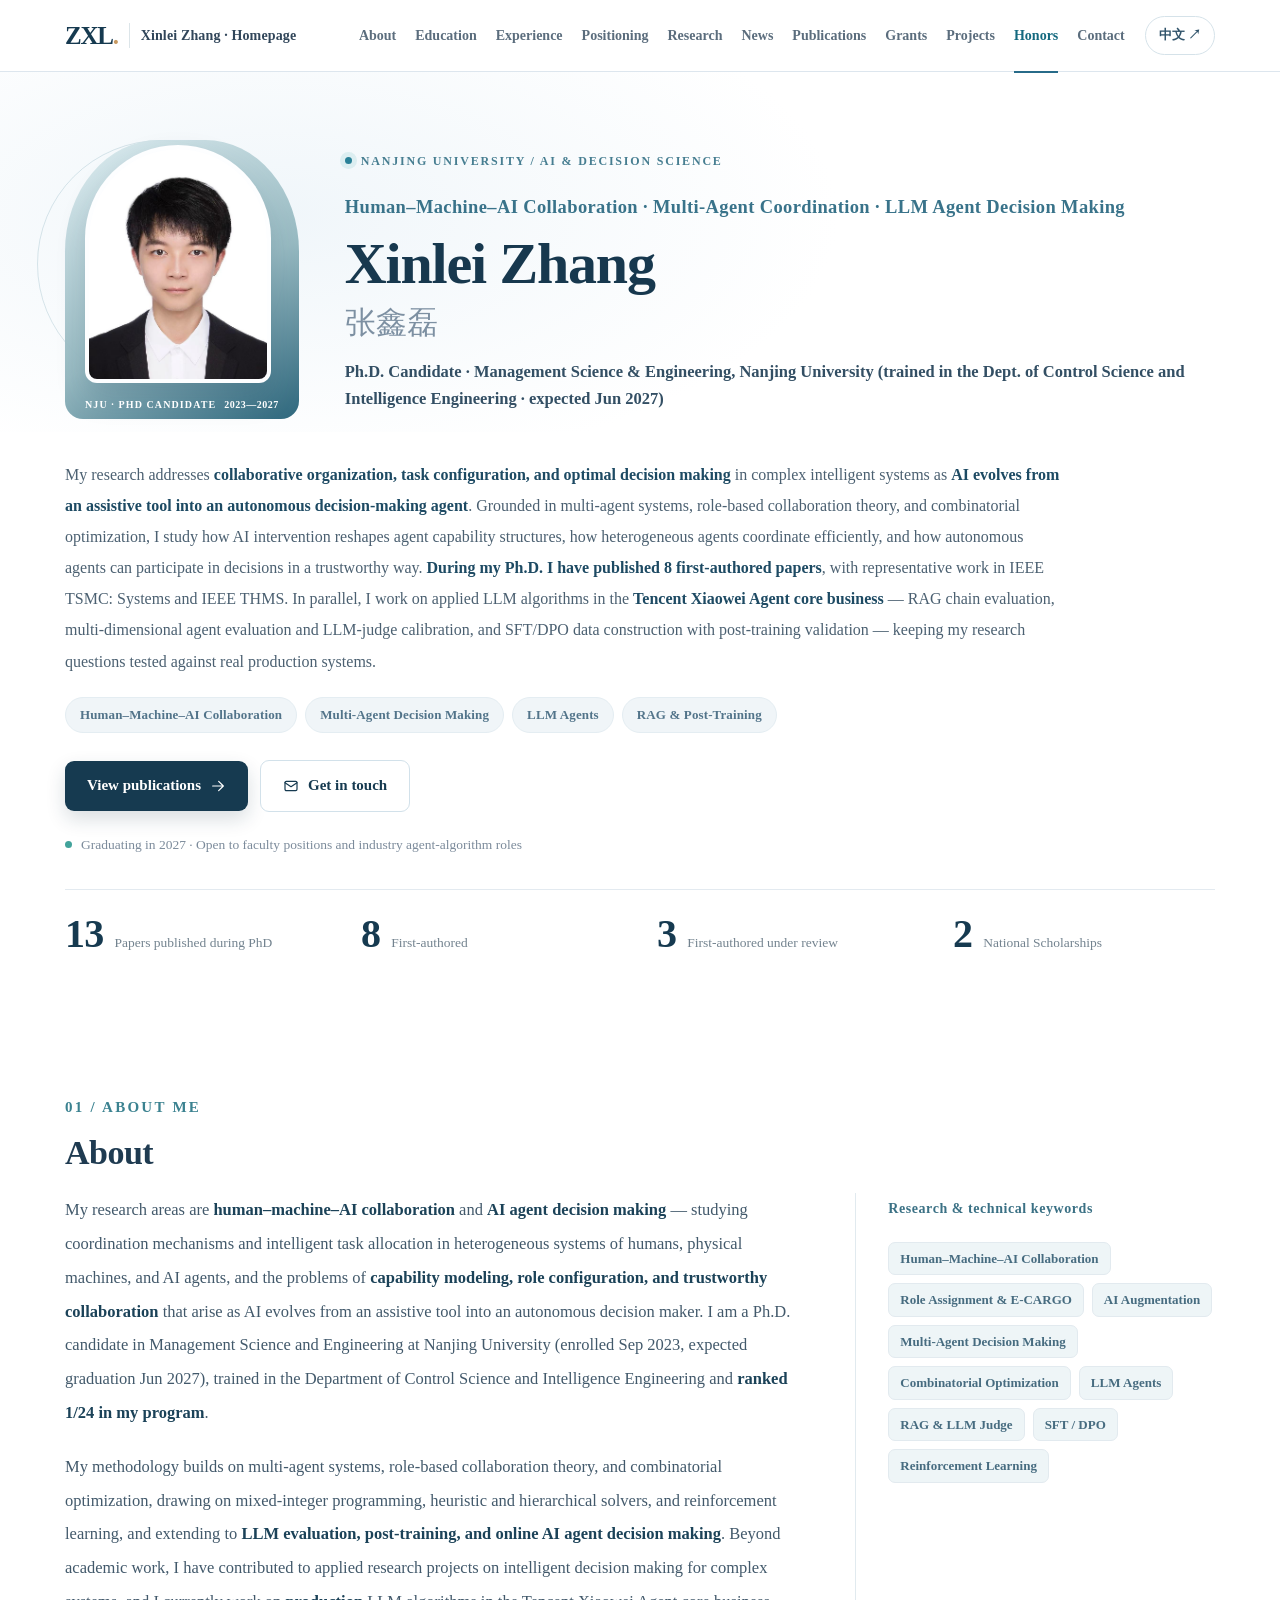
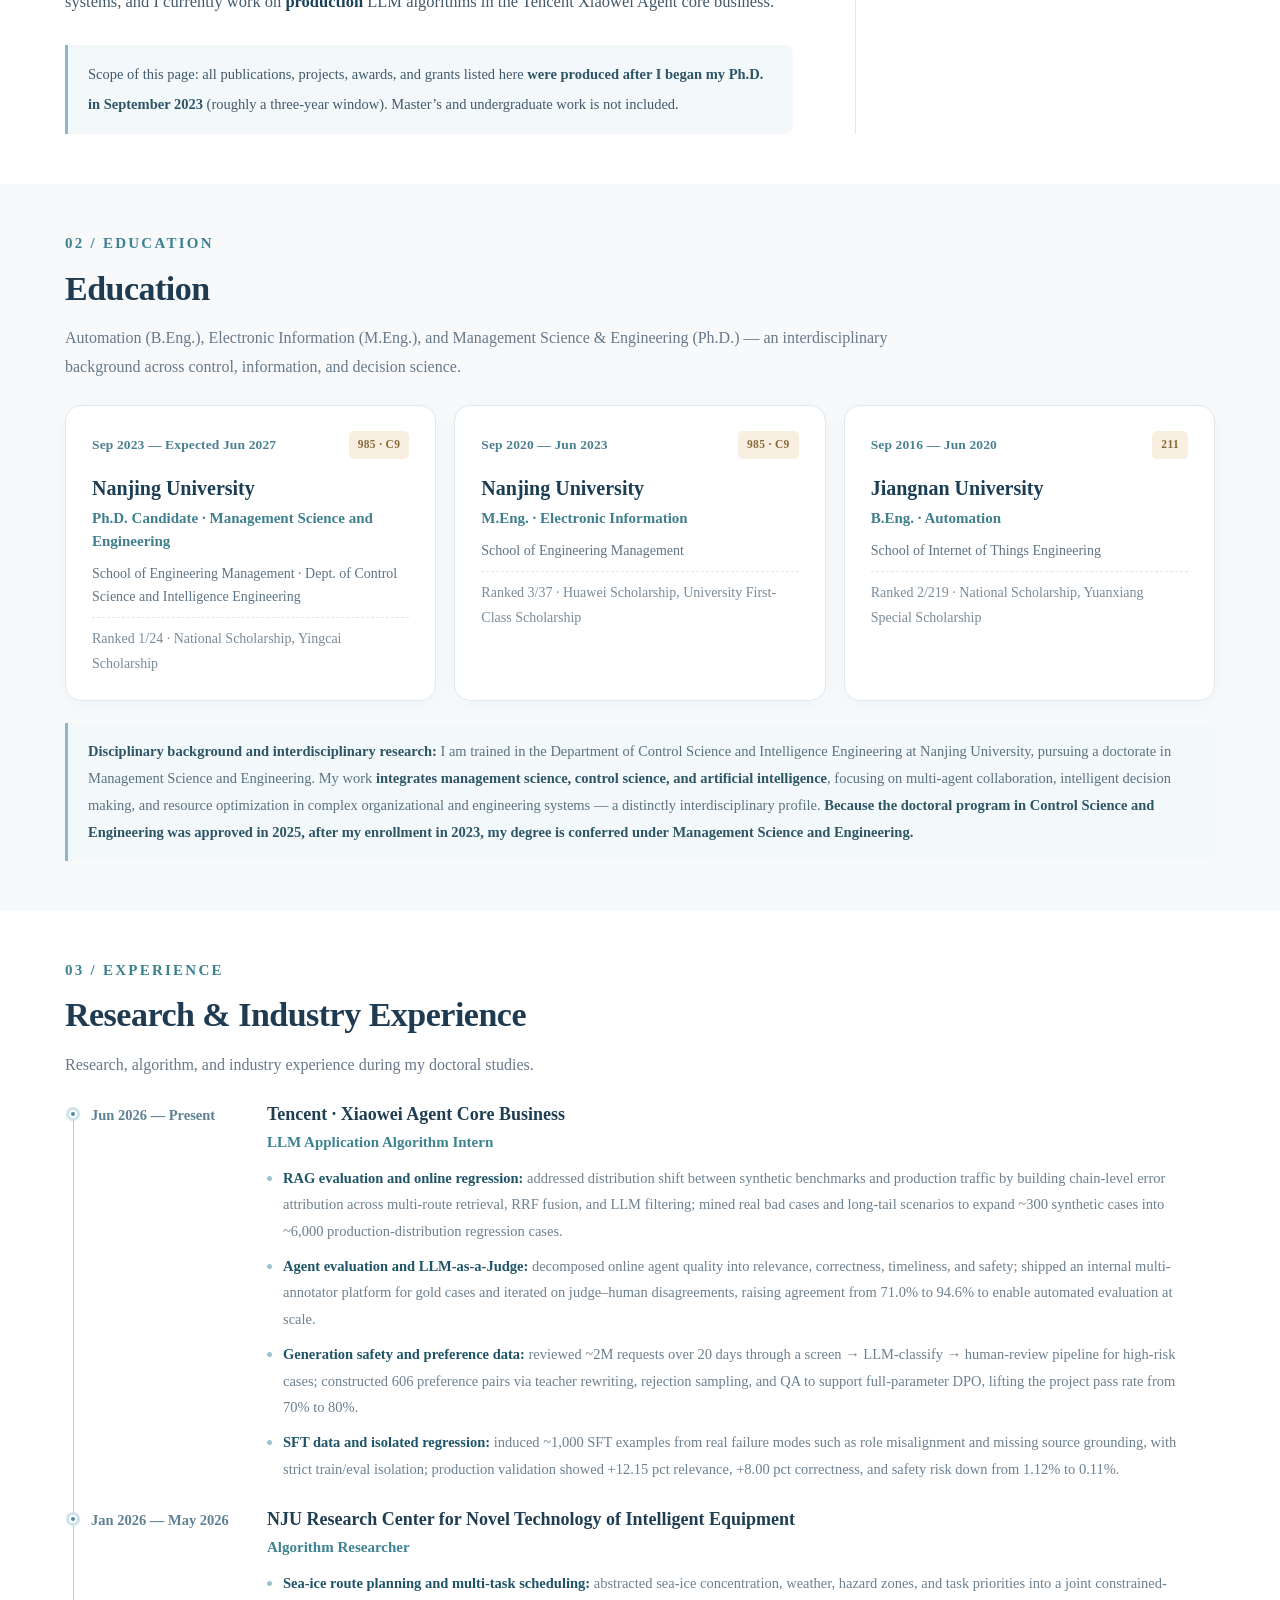
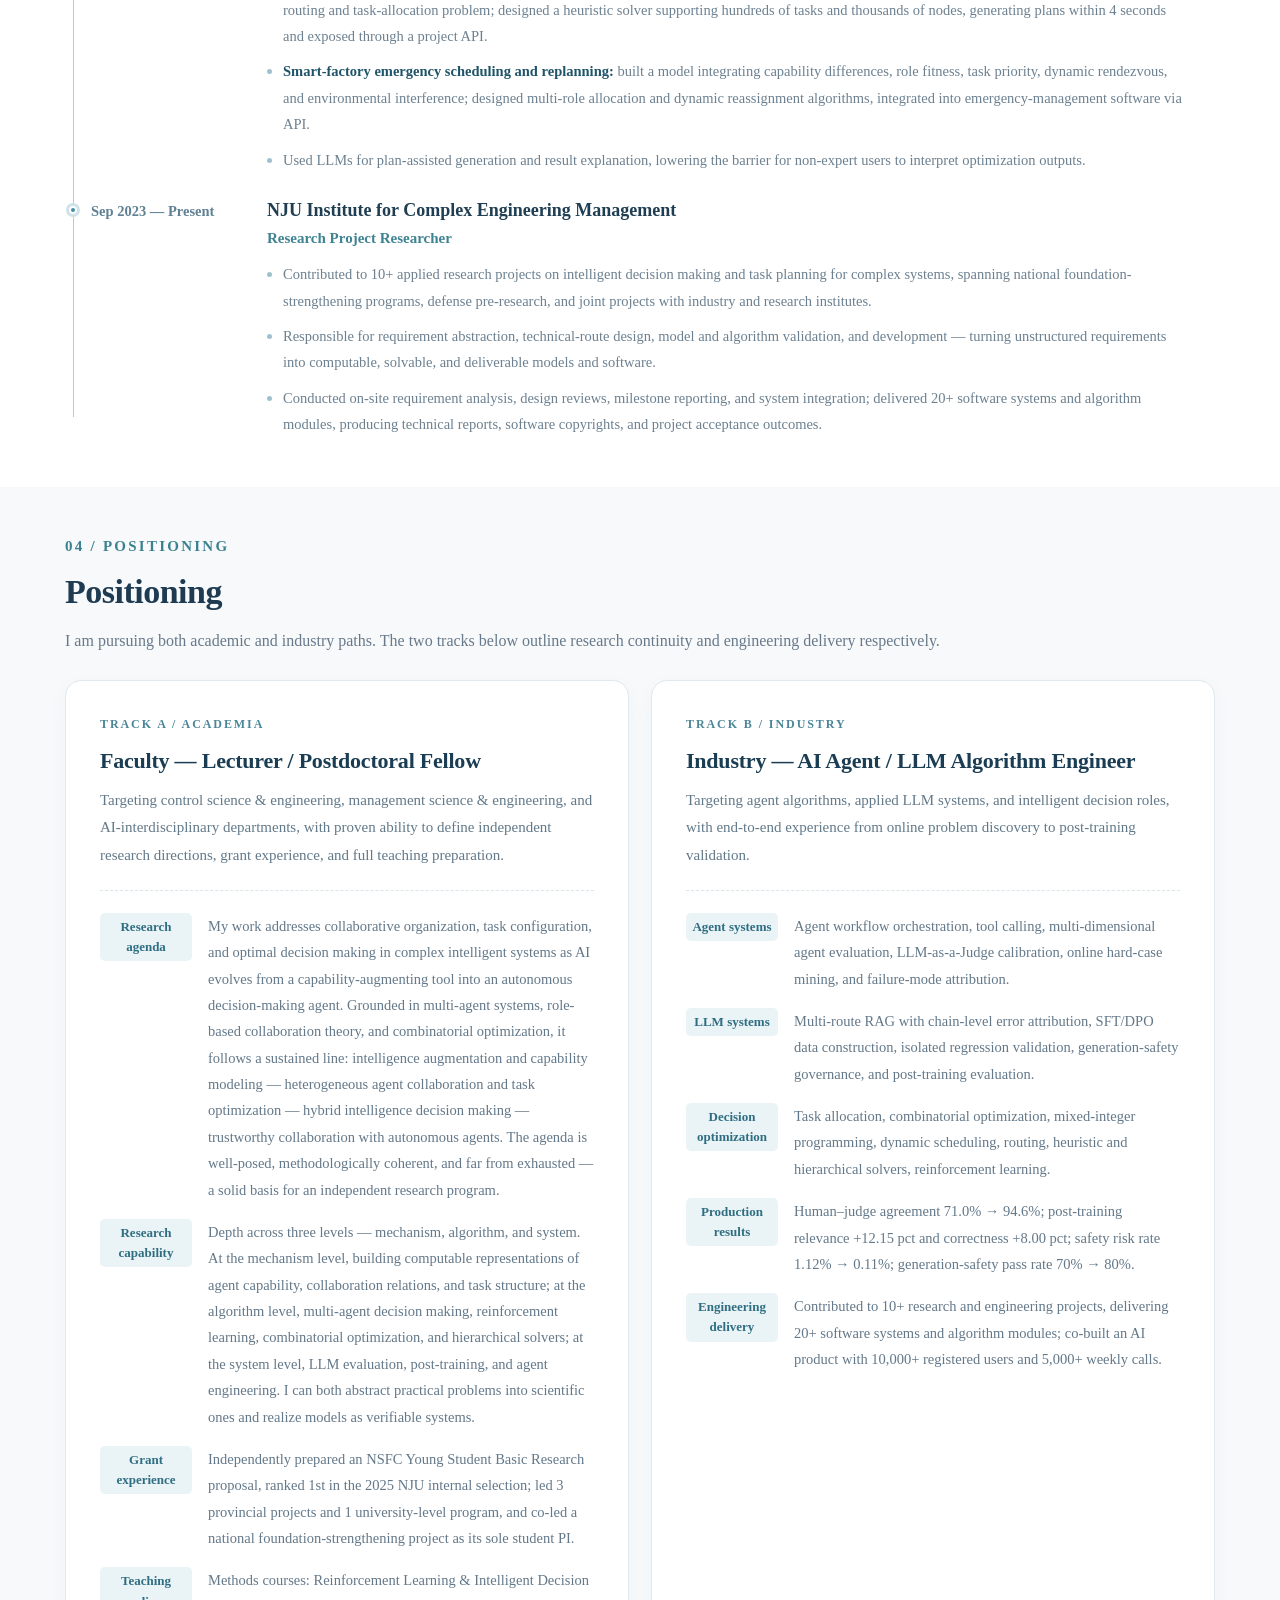
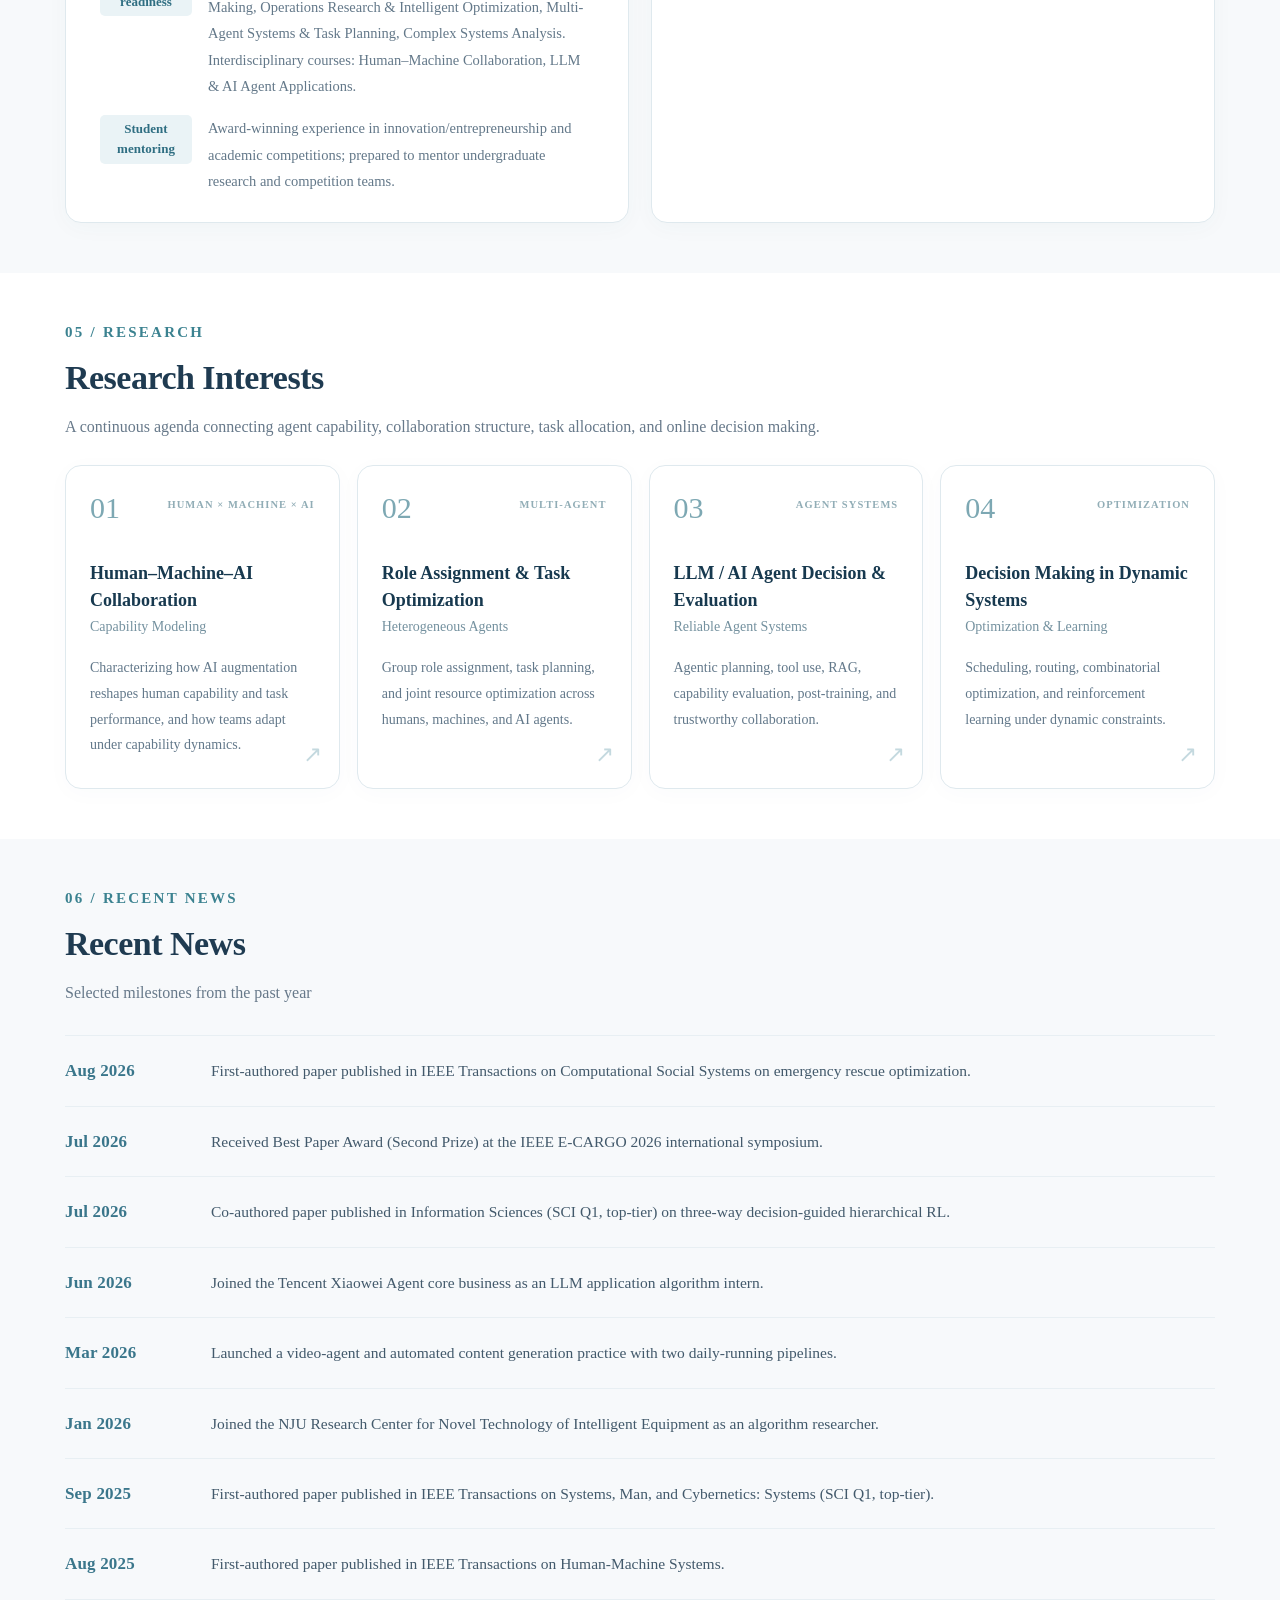
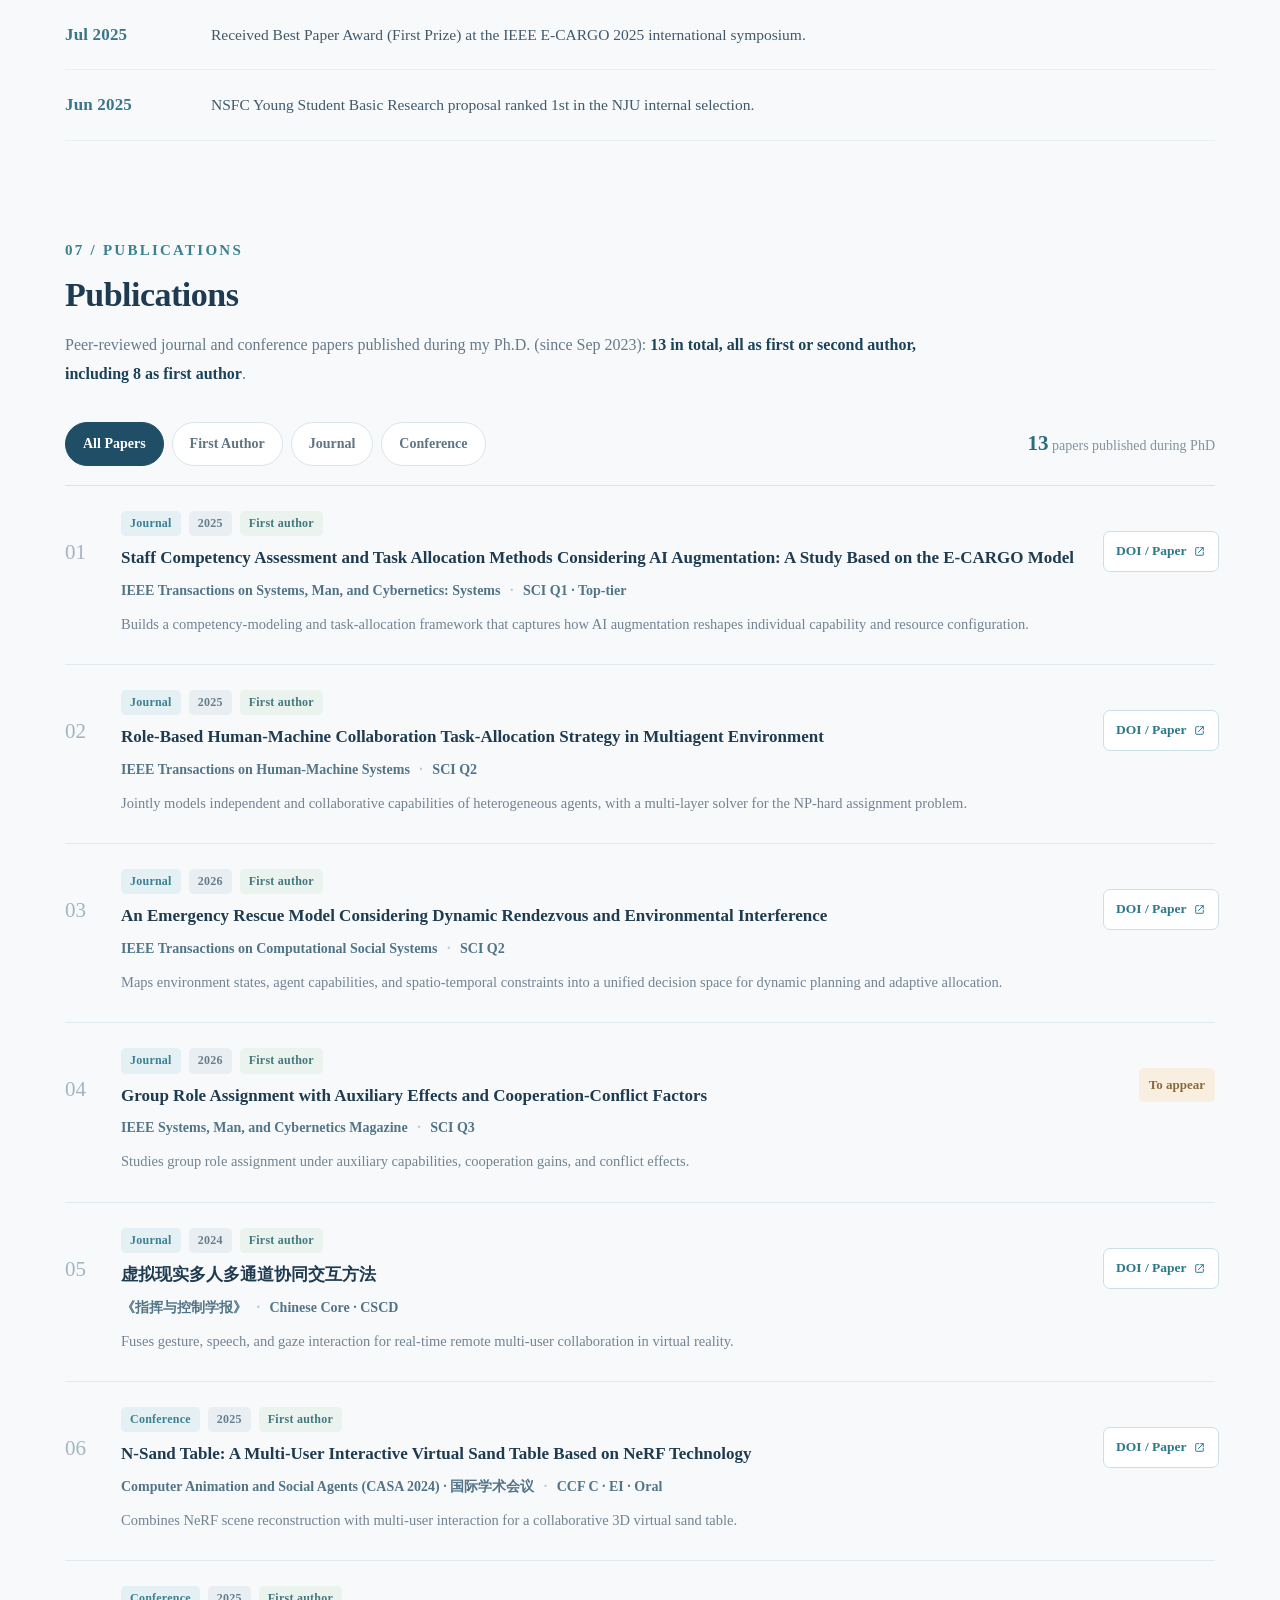
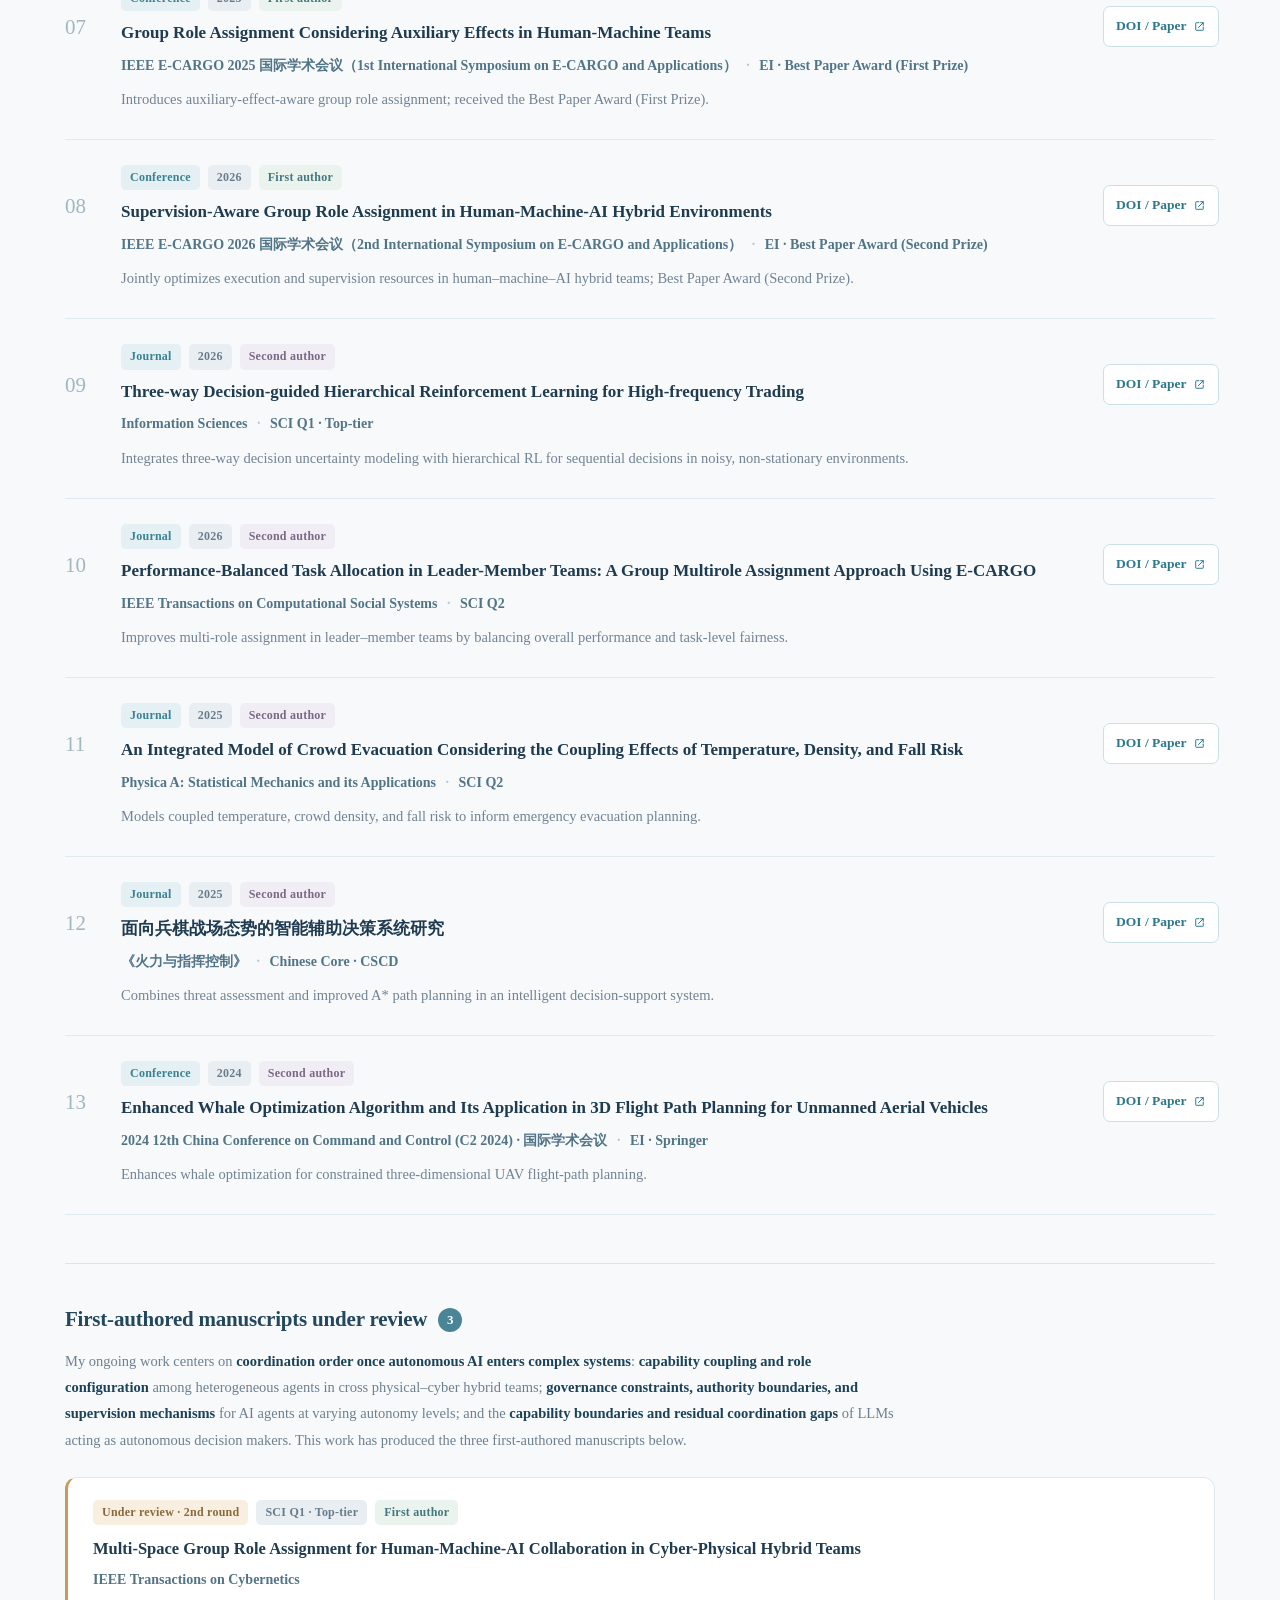
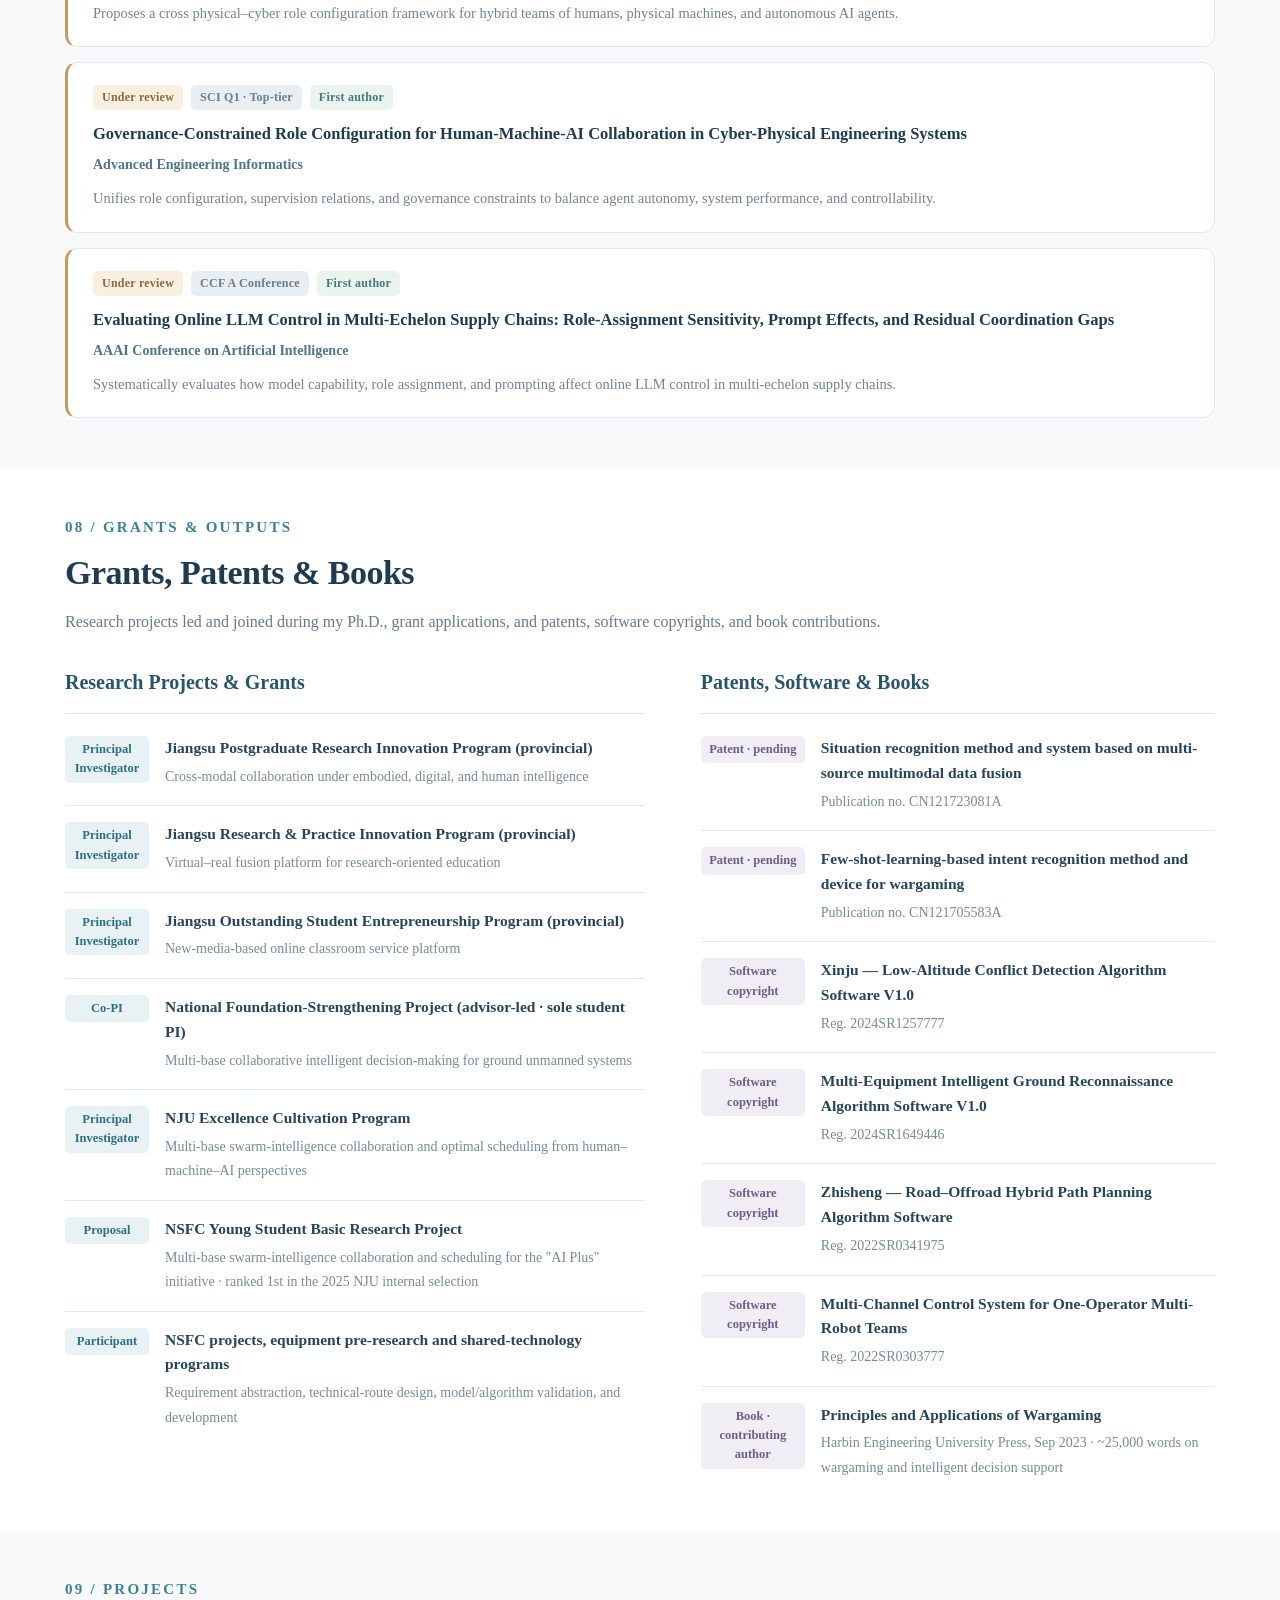
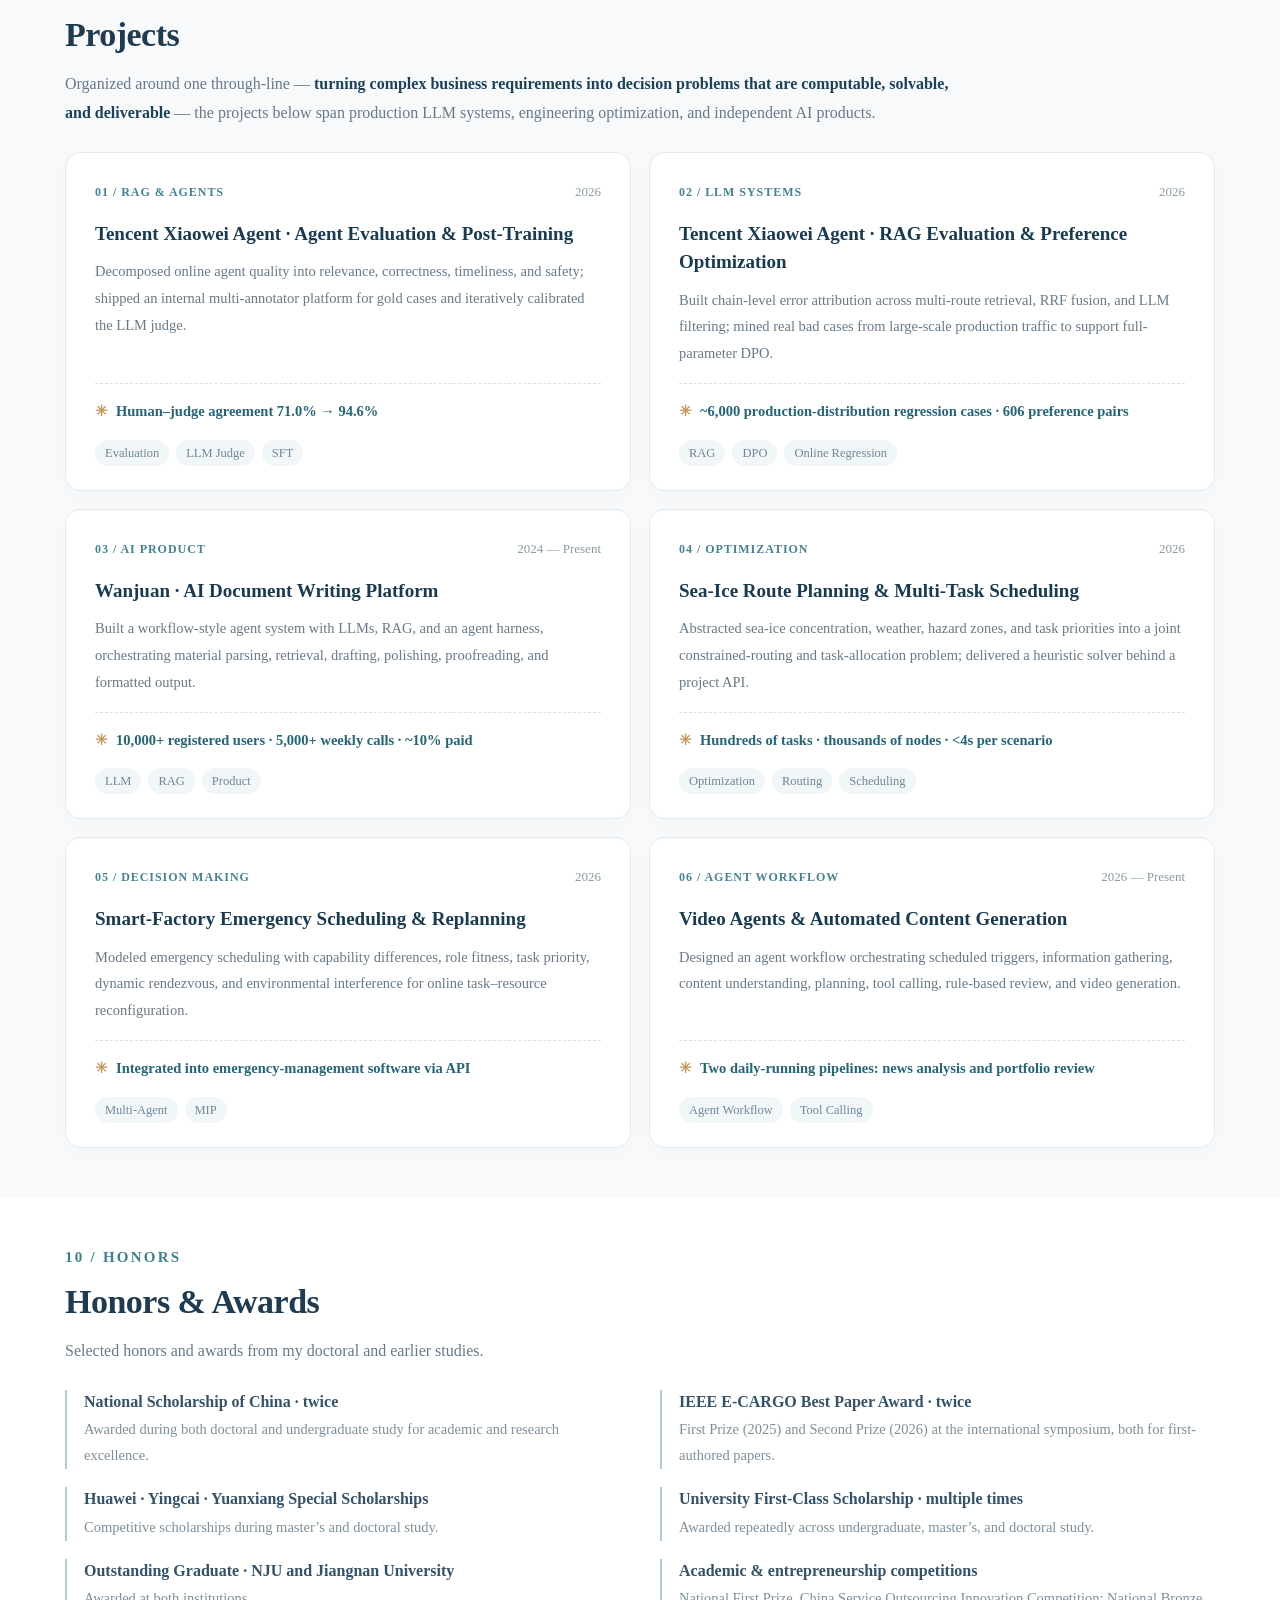
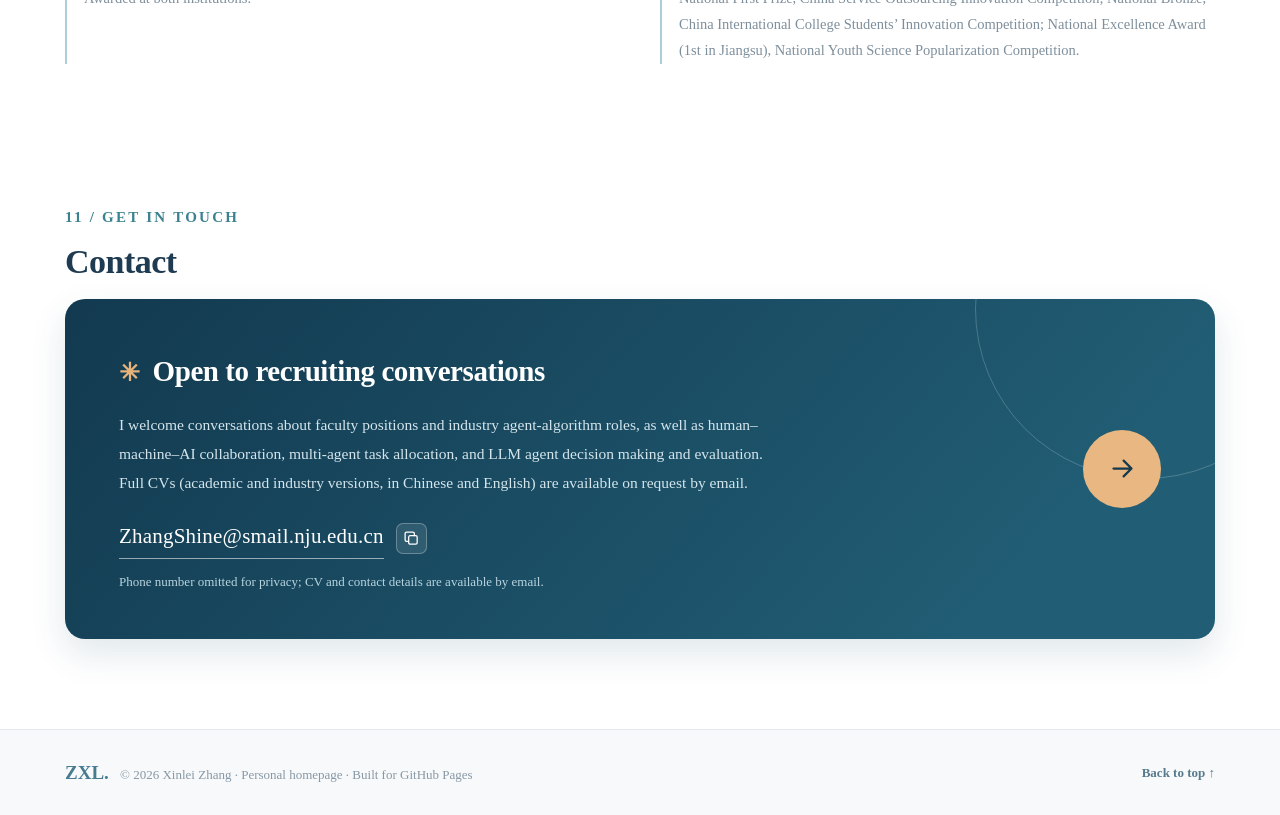
==== en.html @ 76f6b7c1 "个人主页首次发布" ====
<!doctype html>
<html lang="en">
<head>
<meta charset="UTF-8">
<meta name="viewport" content="width=device-width, initial-scale=1">
<meta name="description" content="My research addresses collaborative organization, task configuration, and optimal decision making in complex intelligent systems as AI evolves from an assistive tool into an autonomous decision-making agent. Grounded in multi-agent systems, role-based collaboration theory, and combinatorial optimization, I study how AI intervention reshapes agent capability structures, how heterogeneous agents coordinate efficiently, and how autonomous agents can participate in decisions in a trustworthy way. During my Ph.D. I have published 8 first-authored papers, with representative work in IEEE TSMC: Systems and IEEE THMS. In parallel, I work on applied LLM algorithms in the Tencent Xiaowei Agent core business — RAG chain evaluation, multi-dimensional agent evaluation and LLM-judge calibration, and SFT/DPO data construction with post-training validation — keeping my research questions tested against real production systems.">
<meta name="theme-color" content="#f6f8fb">
<meta property="og:type" content="profile">
<meta property="og:title" content="Xinlei Zhang · Personal Homepage">
<meta property="og:description" content="My research addresses collaborative organization, task configuration, and optimal decision making in complex intelligent systems as AI evolves from an assistive tool into an autonomous decision-making agent. Grounded in multi-agent systems, role-based collaboration theory, and combinatorial optimization, I study how AI intervention reshapes agent capability structures, how heterogeneous agents coordinate efficiently, and how autonomous agents can participate in decisions in a trustworthy way. During my Ph.D. I have published 8 first-authored papers, with representative work in IEEE TSMC: Systems and IEEE THMS. In parallel, I work on applied LLM algorithms in the Tencent Xiaowei Agent core business — RAG chain evaluation, multi-dimensional agent evaluation and LLM-judge calibration, and SFT/DPO data construction with post-training validation — keeping my research questions tested against real production systems.">
<meta property="og:image" content="assets/portrait.jpg">
<title>Xinlei Zhang · Personal Homepage</title>
<link rel="icon" type="image/svg+xml" href="assets/favicon.svg">
<link rel="stylesheet" href="style.css">
</head>
<body>
<a href="#main" class="skip-link">Skip to main content</a>
<div class="reading-progress" id="progress" aria-hidden="true"></div>
<header class="site-header" id="top"><div class="header-inner container">
  <a href="#top" class="brand" aria-label="Xinlei Zhang home"><span class="brand-mark">ZXL<span class="brand-point">.</span></span><span class="brand-label">Xinlei Zhang · Homepage</span></a>
  <nav class="site-nav" aria-label="Primary navigation"><a class="nav-link" href="#about">About</a><a class="nav-link" href="#education">Education</a><a class="nav-link" href="#experience">Experience</a><a class="nav-link" href="#positioning">Positioning</a><a class="nav-link" href="#research">Research</a><a class="nav-link" href="#news">News</a><a class="nav-link" href="#publications">Publications</a><a class="nav-link" href="#grants">Grants</a><a class="nav-link" href="#projects">Projects</a><a class="nav-link" href="#honors">Honors</a><a class="nav-link" href="#contact">Contact</a></nav>
  <div class="header-actions"><a class="lang-toggle" href="index.html" aria-label="Switch language">中文<span aria-hidden="true"> ↗</span></a><button type="button" class="mobile-toggle" aria-controls="mobile-nav" aria-expanded="false" aria-label="Menu"><span></span><span></span><span></span></button></div>
</div><nav class="mobile-nav" id="mobile-nav" aria-label="Mobile navigation"><a class="nav-link" href="#about">About</a><a class="nav-link" href="#education">Education</a><a class="nav-link" href="#experience">Experience</a><a class="nav-link" href="#positioning">Positioning</a><a class="nav-link" href="#research">Research</a><a class="nav-link" href="#news">News</a><a class="nav-link" href="#publications">Publications</a><a class="nav-link" href="#grants">Grants</a><a class="nav-link" href="#projects">Projects</a><a class="nav-link" href="#honors">Honors</a><a class="nav-link" href="#contact">Contact</a></nav></header>
<main id="main">
<section class="hero-section container" aria-labelledby="hero-title">
<div class="hero-head">
<div class="hero-visual"><div class="portrait-stage"><div class="portrait-frame"><img src="assets/portrait.jpg" alt="Portrait of Xinlei Zhang" width="750" height="1050" fetchpriority="high"></div><div class="portrait-bottom"><span class="portrait-mini">NJU · PHD CANDIDATE</span><span>2023—2027</span></div></div></div>
<div class="hero-identity">
<div class="eyebrow"><span class="eyebrow-dot"></span> NANJING UNIVERSITY  /  AI &amp; DECISION SCIENCE</div>
<div class="hero-introline">Human–Machine–AI Collaboration · Multi-Agent Coordination · LLM Agent Decision Making</div>
<h1 id="hero-title">Xinlei Zhang<span class="hero-english">张鑫磊</span></h1>
<p class="hero-role">Ph.D. Candidate · Management Science &amp; Engineering, Nanjing University (trained in the Dept. of Control Science and Intelligence Engineering · expected Jun 2027)</p>
</div></div>
<div class="hero-copy">
<p class="hero-description">My research addresses <strong class="hl">collaborative organization, task configuration, and optimal decision making</strong> in complex intelligent systems as <strong class="hl">AI evolves from an assistive tool into an autonomous decision-making agent</strong>. Grounded in multi-agent systems, role-based collaboration theory, and combinatorial optimization, I study how AI intervention reshapes agent capability structures, how heterogeneous agents coordinate efficiently, and how autonomous agents can participate in decisions in a trustworthy way. <strong class="hl">During my Ph.D. I have published 8 first-authored papers</strong>, with representative work in IEEE TSMC: Systems and IEEE THMS. In parallel, I work on applied LLM algorithms in the <strong class="hl">Tencent Xiaowei Agent core business</strong> — RAG chain evaluation, multi-dimensional agent evaluation and LLM-judge calibration, and SFT/DPO data construction with post-training validation — keeping my research questions tested against real production systems.</p>
<div class="hero-tags"><span>Human–Machine–AI Collaboration</span><span>Multi-Agent Decision Making</span><span>LLM Agents</span><span>RAG &amp; Post-Training</span></div>
<div class="hero-actions"><a class="btn btn-primary" href="#publications">View publications <svg viewBox="0 0 24 24" aria-hidden="true"><path d="M4 12h16m-7-7 7 7-7 7"/></svg></a><a class="btn btn-outline" href="mailto:ZhangShine@smail.nju.edu.cn"><svg viewBox="0 0 24 24" aria-hidden="true"><rect x="3" y="5" width="18" height="14" rx="2"/><path d="m3 7 9 6 9-6"/></svg> Get in touch</a></div>
<div class="hero-footnote"><span class="pulse"></span>Graduating in 2027 · Open to faculty positions and industry agent-algorithm roles</div>
</div>
<div class="hero-stats"><div class="stat"><strong>13</strong><span>Papers published during PhD</span></div><div class="stat"><strong>8</strong><span>First-authored</span></div><div class="stat"><strong>3</strong><span>First-authored under review</span></div><div class="stat"><strong>2</strong><span>National Scholarships</span></div></div></section>
<section id="about" class="section section-about"><div class="container">
<div class="section-header"><div class="section-number">01 / ABOUT ME</div><h2>About</h2></div><div class="about-layout"><div class="about-text"><p>My research areas are <strong class="hl">human–machine–AI collaboration</strong> and <strong class="hl">AI agent decision making</strong> — studying coordination mechanisms and intelligent task allocation in heterogeneous systems of humans, physical machines, and AI agents, and the problems of <strong class="hl">capability modeling, role configuration, and trustworthy collaboration</strong> that arise as AI evolves from an assistive tool into an autonomous decision maker. I am a Ph.D. candidate in Management Science and Engineering at Nanjing University (enrolled Sep 2023, expected graduation Jun 2027), trained in the Department of Control Science and Intelligence Engineering and <strong class="hl">ranked 1/24 in my program</strong>.</p><p>My methodology builds on multi-agent systems, role-based collaboration theory, and combinatorial optimization, drawing on mixed-integer programming, heuristic and hierarchical solvers, and reinforcement learning, and extending to <strong class="hl">LLM evaluation, post-training, and online AI agent decision making</strong>. Beyond academic work, I have contributed to applied research projects on intelligent decision making for complex systems, and I currently work on <strong class="hl">production</strong> LLM algorithms in the Tencent Xiaowei Agent core business.</p><p class="stage-note">Scope of this page: all publications, projects, awards, and grants listed here <strong class="hl">were produced after I began my Ph.D. in September 2023</strong> (roughly a three-year window). Master’s and undergraduate work is not included.</p></div><div class="about-aside"><span class="aside-heading">Research &amp; technical keywords</span><div class="tag-cloud"><span>Human–Machine–AI Collaboration</span><span>Role Assignment &amp; E-CARGO</span><span>AI Augmentation</span><span>Multi-Agent Decision Making</span><span>Combinatorial Optimization</span><span>LLM Agents</span><span>RAG &amp; LLM Judge</span><span>SFT / DPO</span><span>Reinforcement Learning</span></div></div></div>
</div></section>
<section id="education" class="section section-soft"><div class="container">
<div class="section-header"><div class="section-number">02 / EDUCATION</div><h2>Education</h2></div><p class="section-lead">Automation (B.Eng.), Electronic Information (M.Eng.), and Management Science &amp; Engineering (Ph.D.) — an interdisciplinary background across control, information, and decision science.</p><div class="edu-grid"><article class="edu-card"><div class="edu-top"><span class="edu-years">Sep 2023 — Expected Jun 2027</span><span class="edu-badge">985 · C9</span></div><h3>Nanjing University</h3><div class="edu-degree">Ph.D. Candidate · Management Science and Engineering</div><div class="edu-dept">School of Engineering Management · Dept. of Control Science and Intelligence Engineering</div><p>Ranked 1/24 · National Scholarship, Yingcai Scholarship</p></article><article class="edu-card"><div class="edu-top"><span class="edu-years">Sep 2020 — Jun 2023</span><span class="edu-badge">985 · C9</span></div><h3>Nanjing University</h3><div class="edu-degree">M.Eng. · Electronic Information</div><div class="edu-dept">School of Engineering Management</div><p>Ranked 3/37 · Huawei Scholarship, University First-Class Scholarship</p></article><article class="edu-card"><div class="edu-top"><span class="edu-years">Sep 2016 — Jun 2020</span><span class="edu-badge">211</span></div><h3>Jiangnan University</h3><div class="edu-degree">B.Eng. · Automation</div><div class="edu-dept">School of Internet of Things Engineering</div><p>Ranked 2/219 · National Scholarship, Yuanxiang Special Scholarship</p></article></div><p class="stage-note edu-note"><strong class="hl">Disciplinary background and interdisciplinary research:</strong> I am trained in the Department of Control Science and Intelligence Engineering at Nanjing University, pursuing a doctorate in Management Science and Engineering. My work <strong class="hl">integrates management science, control science, and artificial intelligence</strong>, focusing on multi-agent collaboration, intelligent decision making, and resource optimization in complex organizational and engineering systems — a distinctly interdisciplinary profile. <strong class="hl">Because the doctoral program in Control Science and Engineering was approved in 2025, after my enrollment in 2023, my degree is conferred under Management Science and Engineering.</strong></p></div></section>
<section id="experience" class="section"><div class="container">
<div class="section-header"><div class="section-number">03 / EXPERIENCE</div><h2>Research &amp; Industry Experience</h2></div><p class="section-lead">Research, algorithm, and industry experience during my doctoral studies.</p><div class="timeline timeline-wide"><div class="timeline-item"><div class="timeline-date">Jun 2026 — Present</div><div class="timeline-content"><h4>Tencent · Xiaowei Agent Core Business</h4><div class="timeline-role">LLM Application Algorithm Intern</div><ul class="work-points"><li><strong class="hl">RAG evaluation and online regression:</strong> addressed distribution shift between synthetic benchmarks and production traffic by building chain-level error attribution across multi-route retrieval, RRF fusion, and LLM filtering; mined real bad cases and long-tail scenarios to expand ~300 synthetic cases into ~6,000 production-distribution regression cases.</li><li><strong class="hl">Agent evaluation and LLM-as-a-Judge:</strong> decomposed online agent quality into relevance, correctness, timeliness, and safety; shipped an internal multi-annotator platform for gold cases and iterated on judge–human disagreements, raising agreement from 71.0% to 94.6% to enable automated evaluation at scale.</li><li><strong class="hl">Generation safety and preference data:</strong> reviewed ~2M requests over 20 days through a screen → LLM-classify → human-review pipeline for high-risk cases; constructed 606 preference pairs via teacher rewriting, rejection sampling, and QA to support full-parameter DPO, lifting the project pass rate from 70% to 80%.</li><li><strong class="hl">SFT data and isolated regression:</strong> induced ~1,000 SFT examples from real failure modes such as role misalignment and missing source grounding, with strict train/eval isolation; production validation showed +12.15 pct relevance, +8.00 pct correctness, and safety risk down from 1.12% to 0.11%.</li></ul></div></div><div class="timeline-item"><div class="timeline-date">Jan 2026 — May 2026</div><div class="timeline-content"><h4>NJU Research Center for Novel Technology of Intelligent Equipment</h4><div class="timeline-role">Algorithm Researcher</div><ul class="work-points"><li><strong class="hl">Sea-ice route planning and multi-task scheduling:</strong> abstracted sea-ice concentration, weather, hazard zones, and task priorities into a joint constrained-routing and task-allocation problem; designed a heuristic solver supporting hundreds of tasks and thousands of nodes, generating plans within 4 seconds and exposed through a project API.</li><li><strong class="hl">Smart-factory emergency scheduling and replanning:</strong> built a model integrating capability differences, role fitness, task priority, dynamic rendezvous, and environmental interference; designed multi-role allocation and dynamic reassignment algorithms, integrated into emergency-management software via API.</li><li>Used LLMs for plan-assisted generation and result explanation, lowering the barrier for non-expert users to interpret optimization outputs.</li></ul></div></div><div class="timeline-item"><div class="timeline-date">Sep 2023 — Present</div><div class="timeline-content"><h4>NJU Institute for Complex Engineering Management</h4><div class="timeline-role">Research Project Researcher</div><ul class="work-points"><li>Contributed to 10+ applied research projects on intelligent decision making and task planning for complex systems, spanning national foundation-strengthening programs, defense pre-research, and joint projects with industry and research institutes.</li><li>Responsible for requirement abstraction, technical-route design, model and algorithm validation, and development — turning unstructured requirements into computable, solvable, and deliverable models and software.</li><li>Conducted on-site requirement analysis, design reviews, milestone reporting, and system integration; delivered 20+ software systems and algorithm modules, producing technical reports, software copyrights, and project acceptance outcomes.</li></ul></div></div></div></div></section>
<section id="positioning" class="section section-soft"><div class="container">
<div class="section-header"><div class="section-number">04 / POSITIONING</div><h2>Positioning</h2></div><p class="section-lead">I am pursuing both academic and industry paths. The two tracks below outline research continuity and engineering delivery respectively.</p><div class="track-grid"><article class="track-card"><div class="track-eyebrow">TRACK A / ACADEMIA</div><h3>Faculty — Lecturer / Postdoctoral Fellow</h3><p class="track-summary">Targeting control science &amp; engineering, management science &amp; engineering, and AI-interdisciplinary departments, with proven ability to define independent research directions, grant experience, and full teaching preparation.</p><ul class="track-list"><li><span class="track-label">Research agenda</span><p>My work addresses collaborative organization, task configuration, and optimal decision making in complex intelligent systems as AI evolves from a capability-augmenting tool into an autonomous decision-making agent. Grounded in multi-agent systems, role-based collaboration theory, and combinatorial optimization, it follows a sustained line: intelligence augmentation and capability modeling — heterogeneous agent collaboration and task optimization — hybrid intelligence decision making — trustworthy collaboration with autonomous agents. The agenda is well-posed, methodologically coherent, and far from exhausted — a solid basis for an independent research program.</p></li><li><span class="track-label">Research capability</span><p>Depth across three levels — mechanism, algorithm, and system. At the mechanism level, building computable representations of agent capability, collaboration relations, and task structure; at the algorithm level, multi-agent decision making, reinforcement learning, combinatorial optimization, and hierarchical solvers; at the system level, LLM evaluation, post-training, and agent engineering. I can both abstract practical problems into scientific ones and realize models as verifiable systems.</p></li><li><span class="track-label">Grant experience</span><p>Independently prepared an NSFC Young Student Basic Research proposal, ranked 1st in the 2025 NJU internal selection; led 3 provincial projects and 1 university-level program, and co-led a national foundation-strengthening project as its sole student PI.</p></li><li><span class="track-label">Teaching readiness</span><p>Methods courses: Reinforcement Learning &amp; Intelligent Decision Making, Operations Research &amp; Intelligent Optimization, Multi-Agent Systems &amp; Task Planning, Complex Systems Analysis. Interdisciplinary courses: Human–Machine Collaboration, LLM &amp; AI Agent Applications.</p></li><li><span class="track-label">Student mentoring</span><p>Award-winning experience in innovation/entrepreneurship and academic competitions; prepared to mentor undergraduate research and competition teams.</p></li></ul></article><article class="track-card"><div class="track-eyebrow">TRACK B / INDUSTRY</div><h3>Industry — AI Agent / LLM Algorithm Engineer</h3><p class="track-summary">Targeting agent algorithms, applied LLM systems, and intelligent decision roles, with end-to-end experience from online problem discovery to post-training validation.</p><ul class="track-list"><li><span class="track-label">Agent systems</span><p>Agent workflow orchestration, tool calling, multi-dimensional agent evaluation, LLM-as-a-Judge calibration, online hard-case mining, and failure-mode attribution.</p></li><li><span class="track-label">LLM systems</span><p>Multi-route RAG with chain-level error attribution, SFT/DPO data construction, isolated regression validation, generation-safety governance, and post-training evaluation.</p></li><li><span class="track-label">Decision optimization</span><p>Task allocation, combinatorial optimization, mixed-integer programming, dynamic scheduling, routing, heuristic and hierarchical solvers, reinforcement learning.</p></li><li><span class="track-label">Production results</span><p>Human–judge agreement 71.0% → 94.6%; post-training relevance +12.15 pct and correctness +8.00 pct; safety risk rate 1.12% → 0.11%; generation-safety pass rate 70% → 80%.</p></li><li><span class="track-label">Engineering delivery</span><p>Contributed to 10+ research and engineering projects, delivering 20+ software systems and algorithm modules; co-built an AI product with 10,000+ registered users and 5,000+ weekly calls.</p></li></ul></article></div></div></section>
<section id="research" class="section"><div class="container">
<div class="section-header"><div class="section-number">05 / RESEARCH</div><h2>Research Interests</h2></div><p class="section-lead">A continuous agenda connecting agent capability, collaboration structure, task allocation, and online decision making.</p><div class="research-grid"><article class="research-card"><div class="research-index">01 <span>HUMAN × MACHINE × AI</span></div><h3>Human–Machine–AI Collaboration</h3><p class="research-en">Capability Modeling</p><p class="research-desc">Characterizing how AI augmentation reshapes human capability and task performance, and how teams adapt under capability dynamics.</p><span class="card-corner" aria-hidden="true">↗</span></article><article class="research-card"><div class="research-index">02 <span>MULTI-AGENT</span></div><h3>Role Assignment &amp; Task Optimization</h3><p class="research-en">Heterogeneous Agents</p><p class="research-desc">Group role assignment, task planning, and joint resource optimization across humans, machines, and AI agents.</p><span class="card-corner" aria-hidden="true">↗</span></article><article class="research-card"><div class="research-index">03 <span>AGENT SYSTEMS</span></div><h3>LLM / AI Agent Decision &amp; Evaluation</h3><p class="research-en">Reliable Agent Systems</p><p class="research-desc">Agentic planning, tool use, RAG, capability evaluation, post-training, and trustworthy collaboration.</p><span class="card-corner" aria-hidden="true">↗</span></article><article class="research-card"><div class="research-index">04 <span>OPTIMIZATION</span></div><h3>Decision Making in Dynamic Systems</h3><p class="research-en">Optimization &amp; Learning</p><p class="research-desc">Scheduling, routing, combinatorial optimization, and reinforcement learning under dynamic constraints.</p><span class="card-corner" aria-hidden="true">↗</span></article></div></div></section>
<section id="news" class="section section-soft"><div class="container"><div class="section-header"><div class="section-number">06 / RECENT NEWS</div><h2>Recent News</h2></div><p class="section-lead">Selected milestones from the past year</p><ol class="news-list"><li class="news-item"><time>Aug 2026</time><p>First-authored paper published in IEEE Transactions on Computational Social Systems on emergency rescue optimization.</p></li><li class="news-item"><time>Jul 2026</time><p>Received Best Paper Award (Second Prize) at the IEEE E-CARGO 2026 international symposium.</p></li><li class="news-item"><time>Jul 2026</time><p>Co-authored paper published in Information Sciences (SCI Q1, top-tier) on three-way decision-guided hierarchical RL.</p></li><li class="news-item"><time>Jun 2026</time><p>Joined the Tencent Xiaowei Agent core business as an LLM application algorithm intern.</p></li><li class="news-item"><time>Mar 2026</time><p>Launched a video-agent and automated content generation practice with two daily-running pipelines.</p></li><li class="news-item"><time>Jan 2026</time><p>Joined the NJU Research Center for Novel Technology of Intelligent Equipment as an algorithm researcher.</p></li><li class="news-item"><time>Sep 2025</time><p>First-authored paper published in IEEE Transactions on Systems, Man, and Cybernetics: Systems (SCI Q1, top-tier).</p></li><li class="news-item"><time>Aug 2025</time><p>First-authored paper published in IEEE Transactions on Human-Machine Systems.</p></li><li class="news-item"><time>Jul 2025</time><p>Received Best Paper Award (First Prize) at the IEEE E-CARGO 2025 international symposium.</p></li><li class="news-item"><time>Jun 2025</time><p>NSFC Young Student Basic Research proposal ranked 1st in the NJU internal selection.</p></li></ol></div></section>
<section id="publications" class="section section-soft"><div class="container">
<div class="section-header"><div class="section-number">07 / PUBLICATIONS</div><h2>Publications</h2></div><p class="section-lead">Peer-reviewed journal and conference papers published during my Ph.D. (since Sep 2023): <strong class="hl">13 in total, all as first or second author, including 8 as first author</strong>.</p><div class="pub-toolbar"><div class="pub-filters" role="group" aria-label="Publication filters"><button class="filter-btn active" data-filter="all" aria-pressed="true">All Papers</button><button class="filter-btn" data-filter="first" aria-pressed="false">First Author</button><button class="filter-btn" data-filter="journal" aria-pressed="false">Journal</button><button class="filter-btn" data-filter="conference" aria-pressed="false">Conference</button></div><div class="pub-total"><b id="pub-count">13</b> papers published during PhD</div></div>
<div class="paper-list" id="paper-list"><article class="paper-card" data-category="journal first">
<div class="paper-number">01</div><div class="paper-main"><div class="paper-top"><span class="paper-type">Journal</span><span class="paper-year">2025</span><span class="paper-author first">First author</span></div>
<h3>Staff Competency Assessment and Task Allocation Methods Considering AI Augmentation: A Study Based on the E-CARGO Model</h3><div class="paper-venue">IEEE Transactions on Systems, Man, and Cybernetics: Systems <span class="venue-separator">·</span> SCI Q1 · Top-tier</div><p class="paper-abstract">Builds a competency-modeling and task-allocation framework that captures how AI augmentation reshapes individual capability and resource configuration.</p></div><div class="paper-action"><a class="paper-link" href="https://doi.org/10.1109/TSMC.2025.3599525" target="_blank" rel="noopener noreferrer">DOI / Paper<svg viewBox="0 0 24 24" aria-hidden="true"><path d="M14 5h5v5M19 5l-9 9"/><path d="M19 13v5a1 1 0 0 1-1 1H6a1 1 0 0 1-1-1V6a1 1 0 0 1 1-1h5"/></svg></a></div>
</article><article class="paper-card" data-category="journal first">
<div class="paper-number">02</div><div class="paper-main"><div class="paper-top"><span class="paper-type">Journal</span><span class="paper-year">2025</span><span class="paper-author first">First author</span></div>
<h3>Role-Based Human-Machine Collaboration Task-Allocation Strategy in Multiagent Environment</h3><div class="paper-venue">IEEE Transactions on Human-Machine Systems <span class="venue-separator">·</span> SCI Q2</div><p class="paper-abstract">Jointly models independent and collaborative capabilities of heterogeneous agents, with a multi-layer solver for the NP-hard assignment problem.</p></div><div class="paper-action"><a class="paper-link" href="https://doi.org/10.1109/THMS.2025.3591603" target="_blank" rel="noopener noreferrer">DOI / Paper<svg viewBox="0 0 24 24" aria-hidden="true"><path d="M14 5h5v5M19 5l-9 9"/><path d="M19 13v5a1 1 0 0 1-1 1H6a1 1 0 0 1-1-1V6a1 1 0 0 1 1-1h5"/></svg></a></div>
</article><article class="paper-card" data-category="journal first">
<div class="paper-number">03</div><div class="paper-main"><div class="paper-top"><span class="paper-type">Journal</span><span class="paper-year">2026</span><span class="paper-author first">First author</span></div>
<h3>An Emergency Rescue Model Considering Dynamic Rendezvous and Environmental Interference</h3><div class="paper-venue">IEEE Transactions on Computational Social Systems <span class="venue-separator">·</span> SCI Q2</div><p class="paper-abstract">Maps environment states, agent capabilities, and spatio-temporal constraints into a unified decision space for dynamic planning and adaptive allocation.</p></div><div class="paper-action"><a class="paper-link" href="https://doi.org/10.1109/TCSS.2026.3724942" target="_blank" rel="noopener noreferrer">DOI / Paper<svg viewBox="0 0 24 24" aria-hidden="true"><path d="M14 5h5v5M19 5l-9 9"/><path d="M19 13v5a1 1 0 0 1-1 1H6a1 1 0 0 1-1-1V6a1 1 0 0 1 1-1h5"/></svg></a></div>
</article><article class="paper-card" data-category="journal first">
<div class="paper-number">04</div><div class="paper-main"><div class="paper-top"><span class="paper-type">Journal</span><span class="paper-year">2026</span><span class="paper-author first">First author</span></div>
<h3>Group Role Assignment with Auxiliary Effects and Cooperation-Conflict Factors</h3><div class="paper-venue">IEEE Systems, Man, and Cybernetics Magazine <span class="venue-separator">·</span> SCI Q3</div><p class="paper-abstract">Studies group role assignment under auxiliary capabilities, cooperation gains, and conflict effects.</p></div><div class="paper-action"><span class="paper-no-link">To appear</span></div>
</article><article class="paper-card" data-category="journal first">
<div class="paper-number">05</div><div class="paper-main"><div class="paper-top"><span class="paper-type">Journal</span><span class="paper-year">2024</span><span class="paper-author first">First author</span></div>
<h3>虚拟现实多人多通道协同交互方法</h3><div class="paper-venue">《指挥与控制学报》 <span class="venue-separator">·</span> Chinese Core · CSCD</div><p class="paper-abstract">Fuses gesture, speech, and gaze interaction for real-time remote multi-user collaboration in virtual reality.</p></div><div class="paper-action"><a class="paper-link" href="https://doi.org/10.3969/j.issn.2096-0204.2024.03.0319" target="_blank" rel="noopener noreferrer">DOI / Paper<svg viewBox="0 0 24 24" aria-hidden="true"><path d="M14 5h5v5M19 5l-9 9"/><path d="M19 13v5a1 1 0 0 1-1 1H6a1 1 0 0 1-1-1V6a1 1 0 0 1 1-1h5"/></svg></a></div>
</article><article class="paper-card" data-category="conference first">
<div class="paper-number">06</div><div class="paper-main"><div class="paper-top"><span class="paper-type">Conference</span><span class="paper-year">2025</span><span class="paper-author first">First author</span></div>
<h3>N-Sand Table: A Multi-User Interactive Virtual Sand Table Based on NeRF Technology</h3><div class="paper-venue">Computer Animation and Social Agents (CASA 2024) · 国际学术会议 <span class="venue-separator">·</span> CCF C · EI · Oral</div><p class="paper-abstract">Combines NeRF scene reconstruction with multi-user interaction for a collaborative 3D virtual sand table.</p></div><div class="paper-action"><a class="paper-link" href="https://doi.org/10.1007/978-981-96-2684-7_3" target="_blank" rel="noopener noreferrer">DOI / Paper<svg viewBox="0 0 24 24" aria-hidden="true"><path d="M14 5h5v5M19 5l-9 9"/><path d="M19 13v5a1 1 0 0 1-1 1H6a1 1 0 0 1-1-1V6a1 1 0 0 1 1-1h5"/></svg></a></div>
</article><article class="paper-card" data-category="conference first">
<div class="paper-number">07</div><div class="paper-main"><div class="paper-top"><span class="paper-type">Conference</span><span class="paper-year">2025</span><span class="paper-author first">First author</span></div>
<h3>Group Role Assignment Considering Auxiliary Effects in Human-Machine Teams</h3><div class="paper-venue">IEEE E-CARGO 2025 国际学术会议（1st International Symposium on E-CARGO and Applications） <span class="venue-separator">·</span> EI · Best Paper Award (First Prize)</div><p class="paper-abstract">Introduces auxiliary-effect-aware group role assignment; received the Best Paper Award (First Prize).</p></div><div class="paper-action"><a class="paper-link" href="https://doi.org/10.1109/E-CARGO65996.2025.11139227" target="_blank" rel="noopener noreferrer">DOI / Paper<svg viewBox="0 0 24 24" aria-hidden="true"><path d="M14 5h5v5M19 5l-9 9"/><path d="M19 13v5a1 1 0 0 1-1 1H6a1 1 0 0 1-1-1V6a1 1 0 0 1 1-1h5"/></svg></a></div>
</article><article class="paper-card" data-category="conference first">
<div class="paper-number">08</div><div class="paper-main"><div class="paper-top"><span class="paper-type">Conference</span><span class="paper-year">2026</span><span class="paper-author first">First author</span></div>
<h3>Supervision-Aware Group Role Assignment in Human-Machine-AI Hybrid Environments</h3><div class="paper-venue">IEEE E-CARGO 2026 国际学术会议（2nd International Symposium on E-CARGO and Applications） <span class="venue-separator">·</span> EI · Best Paper Award (Second Prize)</div><p class="paper-abstract">Jointly optimizes execution and supervision resources in human–machine–AI hybrid teams; Best Paper Award (Second Prize).</p></div><div class="paper-action"><a class="paper-link" href="https://doi.org/10.1109/E-CARGO70110.2026.11670812" target="_blank" rel="noopener noreferrer">DOI / Paper<svg viewBox="0 0 24 24" aria-hidden="true"><path d="M14 5h5v5M19 5l-9 9"/><path d="M19 13v5a1 1 0 0 1-1 1H6a1 1 0 0 1-1-1V6a1 1 0 0 1 1-1h5"/></svg></a></div>
</article><article class="paper-card" data-category="journal second">
<div class="paper-number">09</div><div class="paper-main"><div class="paper-top"><span class="paper-type">Journal</span><span class="paper-year">2026</span><span class="paper-author second">Second author</span></div>
<h3>Three-way Decision-guided Hierarchical Reinforcement Learning for High-frequency Trading</h3><div class="paper-venue">Information Sciences <span class="venue-separator">·</span> SCI Q1 · Top-tier</div><p class="paper-abstract">Integrates three-way decision uncertainty modeling with hierarchical RL for sequential decisions in noisy, non-stationary environments.</p></div><div class="paper-action"><a class="paper-link" href="https://doi.org/10.1016/j.ins.2026.123880" target="_blank" rel="noopener noreferrer">DOI / Paper<svg viewBox="0 0 24 24" aria-hidden="true"><path d="M14 5h5v5M19 5l-9 9"/><path d="M19 13v5a1 1 0 0 1-1 1H6a1 1 0 0 1-1-1V6a1 1 0 0 1 1-1h5"/></svg></a></div>
</article><article class="paper-card" data-category="journal second">
<div class="paper-number">10</div><div class="paper-main"><div class="paper-top"><span class="paper-type">Journal</span><span class="paper-year">2026</span><span class="paper-author second">Second author</span></div>
<h3>Performance-Balanced Task Allocation in Leader-Member Teams: A Group Multirole Assignment Approach Using E-CARGO</h3><div class="paper-venue">IEEE Transactions on Computational Social Systems <span class="venue-separator">·</span> SCI Q2</div><p class="paper-abstract">Improves multi-role assignment in leader–member teams by balancing overall performance and task-level fairness.</p></div><div class="paper-action"><a class="paper-link" href="https://doi.org/10.1109/TCSS.2026.3668139" target="_blank" rel="noopener noreferrer">DOI / Paper<svg viewBox="0 0 24 24" aria-hidden="true"><path d="M14 5h5v5M19 5l-9 9"/><path d="M19 13v5a1 1 0 0 1-1 1H6a1 1 0 0 1-1-1V6a1 1 0 0 1 1-1h5"/></svg></a></div>
</article><article class="paper-card" data-category="journal second">
<div class="paper-number">11</div><div class="paper-main"><div class="paper-top"><span class="paper-type">Journal</span><span class="paper-year">2025</span><span class="paper-author second">Second author</span></div>
<h3>An Integrated Model of Crowd Evacuation Considering the Coupling Effects of Temperature, Density, and Fall Risk</h3><div class="paper-venue">Physica A: Statistical Mechanics and its Applications <span class="venue-separator">·</span> SCI Q2</div><p class="paper-abstract">Models coupled temperature, crowd density, and fall risk to inform emergency evacuation planning.</p></div><div class="paper-action"><a class="paper-link" href="https://doi.org/10.1016/j.physa.2025.131169" target="_blank" rel="noopener noreferrer">DOI / Paper<svg viewBox="0 0 24 24" aria-hidden="true"><path d="M14 5h5v5M19 5l-9 9"/><path d="M19 13v5a1 1 0 0 1-1 1H6a1 1 0 0 1-1-1V6a1 1 0 0 1 1-1h5"/></svg></a></div>
</article><article class="paper-card" data-category="journal second">
<div class="paper-number">12</div><div class="paper-main"><div class="paper-top"><span class="paper-type">Journal</span><span class="paper-year">2025</span><span class="paper-author second">Second author</span></div>
<h3>面向兵棋战场态势的智能辅助决策系统研究</h3><div class="paper-venue">《火力与指挥控制》 <span class="venue-separator">·</span> Chinese Core · CSCD</div><p class="paper-abstract">Combines threat assessment and improved A* path planning in an intelligent decision-support system.</p></div><div class="paper-action"><a class="paper-link" href="https://doi.org/10.3969/j.issn.1002-0640.2025.12.019" target="_blank" rel="noopener noreferrer">DOI / Paper<svg viewBox="0 0 24 24" aria-hidden="true"><path d="M14 5h5v5M19 5l-9 9"/><path d="M19 13v5a1 1 0 0 1-1 1H6a1 1 0 0 1-1-1V6a1 1 0 0 1 1-1h5"/></svg></a></div>
</article><article class="paper-card" data-category="conference second">
<div class="paper-number">13</div><div class="paper-main"><div class="paper-top"><span class="paper-type">Conference</span><span class="paper-year">2024</span><span class="paper-author second">Second author</span></div>
<h3>Enhanced Whale Optimization Algorithm and Its Application in 3D Flight Path Planning for Unmanned Aerial Vehicles</h3><div class="paper-venue">2024 12th China Conference on Command and Control (C2 2024) · 国际学术会议 <span class="venue-separator">·</span> EI · Springer</div><p class="paper-abstract">Enhances whale optimization for constrained three-dimensional UAV flight-path planning.</p></div><div class="paper-action"><a class="paper-link" href="https://doi.org/10.1007/978-981-97-7774-7_11" target="_blank" rel="noopener noreferrer">DOI / Paper<svg viewBox="0 0 24 24" aria-hidden="true"><path d="M14 5h5v5M19 5l-9 9"/><path d="M19 13v5a1 1 0 0 1-1 1H6a1 1 0 0 1-1-1V6a1 1 0 0 1 1-1h5"/></svg></a></div>
</article></div>
<div class="review-block"><h3 class="review-heading">First-authored manuscripts under review<span class="review-count">3</span></h3><p class="review-lead">My ongoing work centers on <strong class="hl">coordination order once autonomous AI enters complex systems</strong>: <strong class="hl">capability coupling and role configuration</strong> among heterogeneous agents in cross physical–cyber hybrid teams; <strong class="hl">governance constraints, authority boundaries, and supervision mechanisms</strong> for AI agents at varying autonomy levels; and the <strong class="hl">capability boundaries and residual coordination gaps</strong> of LLMs acting as autonomous decision makers. This work has produced the three first-authored manuscripts below.</p><div class="review-grid"><article class="review-card"><div class="review-top"><span class="review-status">Under review · 2nd round</span><span class="review-rating">SCI Q1 · Top-tier</span><span class="paper-author first">First author</span></div><h4>Multi-Space Group Role Assignment for Human-Machine-AI Collaboration in Cyber-Physical Hybrid Teams</h4><div class="paper-venue">IEEE Transactions on Cybernetics</div><p class="paper-abstract">Proposes a cross physical–cyber role configuration framework for hybrid teams of humans, physical machines, and autonomous AI agents.</p></article><article class="review-card"><div class="review-top"><span class="review-status">Under review</span><span class="review-rating">SCI Q1 · Top-tier</span><span class="paper-author first">First author</span></div><h4>Governance-Constrained Role Configuration for Human-Machine-AI Collaboration in Cyber-Physical Engineering Systems</h4><div class="paper-venue">Advanced Engineering Informatics</div><p class="paper-abstract">Unifies role configuration, supervision relations, and governance constraints to balance agent autonomy, system performance, and controllability.</p></article><article class="review-card"><div class="review-top"><span class="review-status">Under review</span><span class="review-rating">CCF A Conference</span><span class="paper-author first">First author</span></div><h4>Evaluating Online LLM Control in Multi-Echelon Supply Chains: Role-Assignment Sensitivity, Prompt Effects, and Residual Coordination Gaps</h4><div class="paper-venue">AAAI Conference on Artificial Intelligence</div><p class="paper-abstract">Systematically evaluates how model capability, role assignment, and prompting affect online LLM control in multi-echelon supply chains.</p></article></div></div></div></section>
<section id="grants" class="section"><div class="container"><div class="section-header"><div class="section-number">08 / GRANTS &amp; OUTPUTS</div><h2>Grants, Patents &amp; Books</h2></div><p class="section-lead">Research projects led and joined during my Ph.D., grant applications, and patents, software copyrights, and book contributions.</p>
<div class="grant-layout"><div class="grant-panel"><h3 class="panel-heading">Research Projects &amp; Grants</h3><ul class="grant-list"><li><span class="grant-role">Principal Investigator</span><div class="grant-body"><strong>Jiangsu Postgraduate Research Innovation Program (provincial)</strong><p>Cross-modal collaboration under embodied, digital, and human intelligence</p></div></li><li><span class="grant-role">Principal Investigator</span><div class="grant-body"><strong>Jiangsu Research &amp; Practice Innovation Program (provincial)</strong><p>Virtual–real fusion platform for research-oriented education</p></div></li><li><span class="grant-role">Principal Investigator</span><div class="grant-body"><strong>Jiangsu Outstanding Student Entrepreneurship Program (provincial)</strong><p>New-media-based online classroom service platform</p></div></li><li><span class="grant-role">Co-PI</span><div class="grant-body"><strong>National Foundation-Strengthening Project (advisor-led · sole student PI)</strong><p>Multi-base collaborative intelligent decision-making for ground unmanned systems</p></div></li><li><span class="grant-role">Principal Investigator</span><div class="grant-body"><strong>NJU Excellence Cultivation Program</strong><p>Multi-base swarm-intelligence collaboration and optimal scheduling from human–machine–AI perspectives</p></div></li><li><span class="grant-role">Proposal</span><div class="grant-body"><strong>NSFC Young Student Basic Research Project</strong><p>Multi-base swarm-intelligence collaboration and scheduling for the &quot;AI Plus&quot; initiative · ranked 1st in the 2025 NJU internal selection</p></div></li><li><span class="grant-role">Participant</span><div class="grant-body"><strong>NSFC projects, equipment pre-research and shared-technology programs</strong><p>Requirement abstraction, technical-route design, model/algorithm validation, and development</p></div></li></ul></div><div class="grant-panel"><h3 class="panel-heading">Patents, Software &amp; Books</h3><ul class="grant-list output-list"><li><span class="output-kind">Patent · pending</span><div class="grant-body"><strong>Situation recognition method and system based on multi-source multimodal data fusion</strong><p>Publication no. CN121723081A</p></div></li><li><span class="output-kind">Patent · pending</span><div class="grant-body"><strong>Few-shot-learning-based intent recognition method and device for wargaming</strong><p>Publication no. CN121705583A</p></div></li><li><span class="output-kind">Software copyright</span><div class="grant-body"><strong>Xinju — Low-Altitude Conflict Detection Algorithm Software V1.0</strong><p>Reg. 2024SR1257777</p></div></li><li><span class="output-kind">Software copyright</span><div class="grant-body"><strong>Multi-Equipment Intelligent Ground Reconnaissance Algorithm Software V1.0</strong><p>Reg. 2024SR1649446</p></div></li><li><span class="output-kind">Software copyright</span><div class="grant-body"><strong>Zhisheng — Road–Offroad Hybrid Path Planning Algorithm Software</strong><p>Reg. 2022SR0341975</p></div></li><li><span class="output-kind">Software copyright</span><div class="grant-body"><strong>Multi-Channel Control System for One-Operator Multi-Robot Teams</strong><p>Reg. 2022SR0303777</p></div></li><li><span class="output-kind">Book · contributing author</span><div class="grant-body"><strong>Principles and Applications of Wargaming</strong><p>Harbin Engineering University Press, Sep 2023 · ~25,000 words on wargaming and intelligent decision support</p></div></li></ul></div></div></div></section>
<section id="projects" class="section section-soft"><div class="container"><div class="section-header"><div class="section-number">09 / PROJECTS</div><h2>Projects</h2></div><p class="section-lead">Organized around one through-line — <strong class="hl">turning complex business requirements into decision problems that are computable, solvable, and deliverable</strong> — the projects below span production LLM systems, engineering optimization, and independent AI products.</p><div class="project-grid"><article class="project-card"><div class="project-head"><span class="project-index">01 / RAG &amp; AGENTS</span><span class="project-date">2026</span></div><h3>Tencent Xiaowei Agent · Agent Evaluation &amp; Post-Training</h3><p class="project-text">Decomposed online agent quality into relevance, correctness, timeliness, and safety; shipped an internal multi-annotator platform for gold cases and iteratively calibrated the LLM judge.</p><div class="project-impact"><span class="impact-symbol">✳</span>Human–judge agreement 71.0% → 94.6%</div><div class="project-tags"><span>Evaluation</span><span>LLM Judge</span><span>SFT</span></div></article><article class="project-card"><div class="project-head"><span class="project-index">02 / LLM SYSTEMS</span><span class="project-date">2026</span></div><h3>Tencent Xiaowei Agent · RAG Evaluation &amp; Preference Optimization</h3><p class="project-text">Built chain-level error attribution across multi-route retrieval, RRF fusion, and LLM filtering; mined real bad cases from large-scale production traffic to support full-parameter DPO.</p><div class="project-impact"><span class="impact-symbol">✳</span>~6,000 production-distribution regression cases · 606 preference pairs</div><div class="project-tags"><span>RAG</span><span>DPO</span><span>Online Regression</span></div></article><article class="project-card"><div class="project-head"><span class="project-index">03 / AI PRODUCT</span><span class="project-date">2024 — Present</span></div><h3>Wanjuan · AI Document Writing Platform</h3><p class="project-text">Built a workflow-style agent system with LLMs, RAG, and an agent harness, orchestrating material parsing, retrieval, drafting, polishing, proofreading, and formatted output.</p><div class="project-impact"><span class="impact-symbol">✳</span>10,000+ registered users · 5,000+ weekly calls · ~10% paid</div><div class="project-tags"><span>LLM</span><span>RAG</span><span>Product</span></div></article><article class="project-card"><div class="project-head"><span class="project-index">04 / OPTIMIZATION</span><span class="project-date">2026</span></div><h3>Sea-Ice Route Planning &amp; Multi-Task Scheduling</h3><p class="project-text">Abstracted sea-ice concentration, weather, hazard zones, and task priorities into a joint constrained-routing and task-allocation problem; delivered a heuristic solver behind a project API.</p><div class="project-impact"><span class="impact-symbol">✳</span>Hundreds of tasks · thousands of nodes · &lt;4s per scenario</div><div class="project-tags"><span>Optimization</span><span>Routing</span><span>Scheduling</span></div></article><article class="project-card"><div class="project-head"><span class="project-index">05 / DECISION MAKING</span><span class="project-date">2026</span></div><h3>Smart-Factory Emergency Scheduling &amp; Replanning</h3><p class="project-text">Modeled emergency scheduling with capability differences, role fitness, task priority, dynamic rendezvous, and environmental interference for online task–resource reconfiguration.</p><div class="project-impact"><span class="impact-symbol">✳</span>Integrated into emergency-management software via API</div><div class="project-tags"><span>Multi-Agent</span><span>MIP</span></div></article><article class="project-card"><div class="project-head"><span class="project-index">06 / AGENT WORKFLOW</span><span class="project-date">2026 — Present</span></div><h3>Video Agents &amp; Automated Content Generation</h3><p class="project-text">Designed an agent workflow orchestrating scheduled triggers, information gathering, content understanding, planning, tool calling, rule-based review, and video generation.</p><div class="project-impact"><span class="impact-symbol">✳</span>Two daily-running pipelines: news analysis and portfolio review</div><div class="project-tags"><span>Agent Workflow</span><span>Tool Calling</span></div></article></div></div></section>
<section id="honors" class="section"><div class="container"><div class="section-header"><div class="section-number">10 / HONORS</div><h2>Honors &amp; Awards</h2></div><p class="section-lead">Selected honors and awards from my doctoral and earlier studies.</p><ul class="award-list award-grid"><li><strong>National Scholarship of China · twice</strong><span>Awarded during both doctoral and undergraduate study for academic and research excellence.</span></li><li><strong>IEEE E-CARGO Best Paper Award · twice</strong><span>First Prize (2025) and Second Prize (2026) at the international symposium, both for first-authored papers.</span></li><li><strong>Huawei · Yingcai · Yuanxiang Special Scholarships</strong><span>Competitive scholarships during master’s and doctoral study.</span></li><li><strong>University First-Class Scholarship · multiple times</strong><span>Awarded repeatedly across undergraduate, master’s, and doctoral study.</span></li><li><strong>Outstanding Graduate · NJU and Jiangnan University</strong><span>Awarded at both institutions.</span></li><li><strong>Academic &amp; entrepreneurship competitions</strong><span>National First Prize, China Service Outsourcing Innovation Competition; National Bronze, China International College Students’ Innovation Competition; National Excellence Award (1st in Jiangsu), National Youth Science Popularization Competition.</span></li></ul></div></section>
<section id="contact" class="section contact-section"><div class="container contact-container"><div class="section-header"><div class="section-number">11 / GET IN TOUCH</div><h2>Contact</h2></div><div class="contact-box"><div><h3><span class="contact-asterisk">✳</span>Open to recruiting conversations</h3><p>I welcome conversations about faculty positions and industry agent-algorithm roles, as well as human–machine–AI collaboration, multi-agent task allocation, and LLM agent decision making and evaluation. Full CVs (academic and industry versions, in Chinese and English) are available on request by email.</p><div class="contact-email"><a class="email-anchor" href="mailto:ZhangShine@smail.nju.edu.cn">ZhangShine@smail.nju.edu.cn</a><button class="copy-email" aria-label="Copy email" data-copy="ZhangShine@smail.nju.edu.cn" data-message="Email copied" title="Copy email"><svg viewBox="0 0 24 24" aria-hidden="true"><rect x="8" y="8" width="12" height="12" rx="2"/><path d="M16 8V5a2 2 0 0 0-2-2H5a2 2 0 0 0-2 2v9a2 2 0 0 0 2 2h3"/></svg></button></div><div class="privacy-note">Phone number omitted for privacy; CV and contact details are available by email.</div></div><a href="mailto:ZhangShine@smail.nju.edu.cn" class="contact-circle" aria-label="Send an email"><svg viewBox="0 0 24 24" aria-hidden="true"><path d="M4 12h16m-7-7 7 7-7 7"/></svg></a></div></div></section>
</main><footer class="site-footer"><div class="container footer-inner"><div><span class="footer-mark">ZXL.</span> © 2026 Xinlei Zhang · Personal homepage · Built for GitHub Pages</div><div><a href="#top" class="back-top">Back to top ↑</a></div></div></footer>
<div class="toast" role="status" aria-live="polite" id="toast"></div>
<script src="script.js" defer></script>
</body></html>
---- style.css ----
:root {
  --ink:#172638;
  --navy:#163a50;
  --blue:#276b89;
  --gold:#c89a62;
  --muted:#657488;
  --surface:#f7f9fb;
  --border:#e1e9ee;
  --shadow:0 14px 44px rgba(20,48,70,.065);
  --radius:16px;
  /* Latin + digits render in Times New Roman; CJK falls through to PingFang/Noto */
  --font-body:"Times New Roman",Times,"PingFang SC","Hiragino Sans GB","Noto Sans SC","Microsoft YaHei",serif;
  --font-head:"Times New Roman",Times,"PingFang SC","Hiragino Sans GB","Noto Sans SC","Microsoft YaHei",serif;
  --font-num:"Times New Roman",Times,Georgia,serif;
}
*,*::before,*::after{box-sizing:border-box}
html{scroll-behavior:smooth;scroll-padding-top:92px}
body{margin:0;background:#fff;color:var(--ink);font-family:var(--font-body);font-size:16.5px;line-height:1.85;-webkit-font-smoothing:antialiased;text-rendering:optimizeLegibility}
a{color:inherit;text-decoration:none}
button{font:inherit}
h1,h2,h3,h4{font-family:var(--font-head)}
/* Inline emphasis for key phrases in body copy */
strong.hl{font-weight:700;color:#1b4258}
.hero-description strong.hl{color:#1d4a63}
.stage-note strong.hl{color:#2d5566}
.track-list strong.hl,.work-points strong.hl{color:#1f5468}
.contact-box strong.hl{color:#fff;font-weight:700}
svg{width:17px;height:17px;fill:none;stroke:currentColor;stroke-width:1.8;stroke-linecap:round;stroke-linejoin:round}
::selection{background:#cfe8ef;color:var(--navy)}
.container{width:min(1150px,calc(100% - 88px));margin:0 auto}
.skip-link{position:absolute;left:12px;top:-100px;background:#fff;padding:10px 20px;z-index:100;box-shadow:var(--shadow)}
.skip-link:focus{top:10px}
.reading-progress{position:fixed;top:0;left:0;width:0;height:3px;background:linear-gradient(90deg,var(--blue),var(--gold));z-index:100}
/* Header */
.site-header{position:sticky;top:0;z-index:50;height:72px;background:rgba(255,255,255,.93);border-bottom:1px solid rgba(215,226,235,.85);backdrop-filter:blur(18px);-webkit-backdrop-filter:blur(18px)}
.header-inner{height:100%;display:flex;align-items:center;justify-content:space-between;gap:20px}
.brand{display:inline-flex;align-items:center;gap:11px;flex-shrink:0}
.brand-mark{font-family:var(--font-num);font-size:25px;font-weight:700;letter-spacing:-.05em;color:var(--navy);line-height:1}
.brand-point{color:var(--gold)}
.brand-label{border-left:1px solid #dce5e9;padding-left:11px;font-weight:600;font-size:14px;letter-spacing:.01em;color:#31465a;white-space:nowrap}
.site-nav{display:flex;align-items:center;gap:19px;margin-left:auto}
.nav-link{color:#5b6d7d;font-size:14px;font-weight:600;white-space:nowrap;transition:color .2s}
.nav-link:hover,.nav-link.active{color:#14697f}
.nav-link.active{position:relative}
.nav-link.active::after{content:"";height:2px;position:absolute;left:0;right:0;bottom:-25px;background:var(--blue)}
.header-actions{display:flex;align-items:center;gap:10px}
.lang-toggle{border:1px solid #d5e2e9;padding:6px 13px;border-radius:24px;font-size:13px;font-weight:700;white-space:nowrap;color:#31546b;transition:all .2s}
.lang-toggle:hover{background:#eaf3f7}
.mobile-toggle,.mobile-nav{display:none}
/* Hero — portrait sits left of the identity block */
.hero-section{position:relative;padding-top:56px;padding-bottom:92px}
.hero-section::before{content:"";position:absolute;inset:0 -6vw auto -6vw;height:360px;background:radial-gradient(ellipse 60% 100% at 22% 40%,#f0f6fa,transparent 72%);pointer-events:none}
.hero-head{position:relative;z-index:1;display:grid;grid-template-columns:auto minmax(0,1fr);gap:46px;align-items:center}
.hero-identity{min-width:0}
.hero-copy{position:relative;z-index:1;margin-top:30px;max-width:1000px}
.eyebrow{display:inline-flex;align-items:center;gap:9px;font-size:12px;font-weight:700;letter-spacing:.15em;color:#477e91;text-transform:uppercase}
.eyebrow-dot{display:inline-block;width:7px;height:7px;background:#2a8198;border-radius:50%;box-shadow:0 0 0 5px #dceef1}
.hero-introline{font-size:18.5px;color:#39738a;margin-top:18px;letter-spacing:.02em;font-weight:600;line-height:1.6}
.hero-identity h1{margin:8px 0 10px;font-size:clamp(44px,4.6vw,58px);font-weight:700;letter-spacing:-.02em;line-height:1.18;color:#17384e}
.hero-english{display:block;font-family:var(--font-num);font-size:clamp(24px,2.4vw,31px);font-weight:400;letter-spacing:.01em;color:#7d90a2;margin-top:6px;line-height:1.2}
.hero-role{font-size:16.5px;color:#334f64;font-weight:650;line-height:1.65;margin:16px 0 0}
.hero-description{max-width:none;font-size:16px;color:#4b6071;line-height:1.95;margin:0 0 18px}
.hero-tags{display:flex;flex-wrap:wrap;gap:8px;margin:20px 0 27px}
.hero-tags span{font-size:13px;font-weight:600;letter-spacing:.01em;color:#52748a;background:#f0f5f8;border:1px solid #e4edf2;border-radius:99px;padding:5px 14px}
.hero-actions{display:flex;align-items:center;gap:12px;flex-wrap:wrap}
.btn{border-radius:9px;padding:11px 22px;min-height:46px;display:inline-flex;align-items:center;justify-content:center;gap:9px;font-weight:650;font-size:15px;transition:transform .2s,box-shadow .2s,background .2s}
.btn:hover{transform:translateY(-2px)}
.btn-primary{background:var(--navy);color:#fff;box-shadow:0 8px 19px rgba(16,47,70,.16)}
.btn-primary:hover{background:#215976;box-shadow:0 11px 25px rgba(16,47,70,.23)}
.btn-outline{background:#fff;color:var(--navy);border:1px solid #d2e1ea}
.btn-outline:hover{background:#f5fafc}
.btn svg{width:16px;height:16px}
.hero-footnote{font-size:13.5px;color:#7c8b9b;margin-top:22px;display:flex;align-items:center;gap:9px;line-height:1.6}
.pulse{display:inline-block;width:7px;height:7px;background:#42a39b;border-radius:50%;flex:0 0 auto}
/* Portrait — intentionally compact */
.hero-visual{position:relative;z-index:1;display:flex;align-items:center;justify-content:flex-start;flex:0 0 auto}
.portrait-stage{position:relative;isolation:isolate;padding:17px 20px 0}
.portrait-stage::before{content:"";position:absolute;left:0;right:0;top:12px;bottom:10px;border-radius:40% 40% 18px 18px;background:linear-gradient(149deg,#d9eaee 5%,#93b7bf 57%,#235f76 100%);opacity:.95;z-index:-1}
.portrait-stage::after{content:"";position:absolute;z-index:-2;width:248px;height:248px;border:1px solid rgba(57,122,143,.18);border-radius:50%;top:4%;left:-12%}
.portrait-frame{height:238px;width:186px;max-width:100%;border-radius:93px 93px 12px 12px;overflow:hidden;background:#f9fcff;box-shadow:0 14px 30px rgba(23,62,86,.16);border:4px solid rgba(255,255,255,.78)}
.portrait-frame img{display:block;width:100%;height:100%;object-fit:cover;object-position:center 28%}
.portrait-bottom{padding:13px 0 14px;display:flex;justify-content:space-between;gap:8px;font-size:10px;color:#fff;letter-spacing:.05em;font-weight:600}
.portrait-mini{letter-spacing:.11em}
.hero-stats{position:relative;z-index:2;margin-top:34px;border-top:1px solid #e3eaf0;display:flex;align-items:center;padding:22px 0 0;gap:34px}
.stat{display:flex;align-items:baseline;gap:11px;flex:1 1 0;min-width:0}
.stat strong{font-family:var(--font-num);font-size:40px;line-height:1.1;letter-spacing:-.02em;color:var(--navy);flex:0 0 auto}
.stat span{font-size:13.5px;color:#73838f;line-height:1.45}
/* Sections */
.section{padding:46px 0 50px;scroll-margin-top:72px}
.section-soft{background:var(--surface)}
.section-header{margin-bottom:14px}
.section-number{font-family:var(--font-num);font-size:15px;letter-spacing:.15em;font-weight:700;color:#3b8290;margin-bottom:9px}
.section-header h2{font-size:clamp(27px,2.8vw,34px);line-height:1.3;color:#1f3b51;letter-spacing:-.015em;margin:0;font-weight:700}
.section-lead{color:#67798a;font-size:16px;line-height:1.82;margin:-2px 0 24px;max-width:900px}
/* About */
.about-layout{display:grid;grid-template-columns:minmax(0,1.62fr) minmax(230px,.8fr);gap:62px;padding-top:4px}
.about-text p{font-size:16.5px;line-height:2.05;color:#42596b;margin:0 0 20px}
.about-aside{border-left:1px solid #e1eaef;padding-left:32px}
.aside-heading{font-size:14px;color:#3b7185;font-weight:700;letter-spacing:.04em}
.tag-cloud{display:flex;flex-wrap:wrap;gap:8px;margin-top:18px}
.tag-cloud span{display:inline-block;background:#eef5f7;border:1px solid #e2eaef;color:#476c80;font-size:13px;font-weight:600;padding:6px 11px;border-radius:7px;line-height:1.5}
.stage-note{font-size:14.5px!important;line-height:1.85;color:#5a7281;background:#f3f8fa;border-left:3px solid #8cb9c6;border-radius:0 9px 9px 0;padding:15px 20px;margin:26px 0 0!important}
/* Education */
.edu-grid{display:grid;grid-template-columns:repeat(3,minmax(0,1fr));gap:18px}
.edu-card{background:#fff;border:1px solid #dfe9ee;border-radius:var(--radius);padding:25px 26px 24px;box-shadow:0 4px 20px rgba(41,88,110,.03);transition:transform .2s,box-shadow .2s,border-color .2s}
.edu-card:hover{transform:translateY(-4px);box-shadow:var(--shadow);border-color:#b7d7e0}
.edu-top{display:flex;align-items:center;justify-content:space-between;gap:10px;margin-bottom:15px}
.edu-years{font-family:var(--font-num);font-size:13.5px;font-weight:700;color:#4a8092;letter-spacing:.01em}
.edu-badge{font-family:var(--font-num);font-size:11.5px;font-weight:700;color:#8a6a3c;background:#f8efe1;border-radius:5px;padding:3px 9px;white-space:nowrap;letter-spacing:.03em}
.edu-card h3{font-size:20px;margin:0 0 5px;color:#1c3e54;font-weight:700;line-height:1.4}
.edu-degree{font-size:15px;color:#3f7f8e;font-weight:650;line-height:1.55;margin-bottom:9px}
.edu-dept{font-size:14px;color:#5e7484;line-height:1.65;padding-bottom:9px;margin-bottom:9px;border-bottom:1px dashed #dfe8ed}
.edu-card p{margin:0;font-size:14px;color:#7a8b99;line-height:1.75}
.edu-note{margin:22px 0 0!important;max-width:none}
/* Positioning tracks */
.track-grid{display:grid;grid-template-columns:repeat(2,minmax(0,1fr));gap:22px}
.track-card{background:#fff;border:1px solid #dfe9ee;border-radius:var(--radius);padding:32px 34px 28px;box-shadow:0 5px 22px rgba(41,88,110,.03)}
.track-eyebrow{font-family:var(--font-num);font-size:12px;font-weight:700;letter-spacing:.16em;color:#4b8698}
.track-card h3{font-size:22px;color:#1a3d53;margin:11px 0 10px;letter-spacing:-.01em;font-weight:700;line-height:1.4}
.track-summary{font-size:15px;color:#627989;line-height:1.85;margin:0 0 22px;padding-bottom:20px;border-bottom:1px dashed #d9e5ea}
.track-list{list-style:none;margin:0;padding:0;display:grid;gap:16px}
.track-list li{display:grid;grid-template-columns:92px 1fr;gap:16px;align-items:start}
.track-label{font-size:13px;font-weight:700;color:#2f6e82;background:#eaf3f6;border-radius:5px;padding:4px 0;text-align:center;line-height:1.55}
.track-list p{margin:0;font-size:14.5px;color:#637889;line-height:1.82}
/* Research */
.research-grid{display:grid;grid-template-columns:repeat(4,minmax(0,1fr));gap:17px}
.research-card{position:relative;min-height:300px;padding:25px 24px 30px;border:1px solid #dfe9ee;border-radius:var(--radius);background:#fff;box-shadow:0 4px 23px rgba(41,88,110,.025);transition:transform .22s,box-shadow .22s,border-color .22s;overflow:hidden}
.research-card:hover{transform:translateY(-5px);box-shadow:var(--shadow);border-color:#b7d7e0}
.research-index{font-family:var(--font-num);font-size:30px;color:#7da8b3;line-height:1.1;display:flex;justify-content:space-between;align-items:flex-start;gap:8px}
.research-index span{font-family:var(--font-num);font-size:10.5px;font-weight:700;color:#91adb6;letter-spacing:.1em;text-align:right;margin-top:7px;line-height:1.4}
.research-card h3{font-size:18px;color:#17394f;margin:36px 0 3px;line-height:1.5;font-weight:700}
.research-en{font-family:var(--font-num);font-size:14px;color:#74919f;margin:0 0 17px;line-height:1.45}
.research-desc{font-size:14px;color:#62788a;line-height:1.85;margin:0}
.card-corner{position:absolute;bottom:12px;right:17px;font-size:23px;color:#c4d9df}
/* News */
.news-list{padding:4px 0 0;margin:0;list-style:none}
.news-item{display:grid;grid-template-columns:112px 1fr;gap:34px;border-bottom:1px solid #e8eff3;padding:19px 0;align-items:baseline}
.news-item:first-child{border-top:1px solid #e8eff3}
.news-item time{font-family:var(--font-num);font-size:17px;font-weight:700;color:#3a768b;letter-spacing:.01em}
.news-item p{font-size:15.5px;color:#42596b;margin:0;line-height:1.8}
/* Publications */
.pub-toolbar{display:flex;align-items:center;justify-content:space-between;gap:16px;border-bottom:1px solid #dae5eb;margin-top:34px;padding-bottom:19px}
.pub-filters{display:flex;flex-wrap:wrap;gap:8px}
.filter-btn{background:#fff;border:1px solid #d9e5eb;color:#5f7484;padding:8px 17px;border-radius:30px;font-size:14px;font-weight:650;cursor:pointer;transition:all .2s;font-family:inherit}
.filter-btn:hover{border-color:#6a9aa9;color:#276e83}
.filter-btn.active{background:#204e67;border-color:#204e67;color:#fff}
.pub-total{font-size:14px;color:#85929e;white-space:nowrap}
.pub-total b{font-family:var(--font-num);color:#2c6c80;font-size:21px}
.paper-card{display:grid;grid-template-columns:40px minmax(0,1fr) 112px;gap:16px;align-items:start;border-bottom:1px solid #e0e9ee;padding:25px 0 27px;transition:opacity .2s}
.paper-card[hidden]{display:none}
.paper-number{font-family:var(--font-num);font-size:21px;color:#a2b6c0;margin-top:22px}
.paper-top{display:flex;align-items:center;gap:8px;margin-bottom:9px;flex-wrap:wrap}
.paper-type,.paper-year,.paper-author{font-size:12px;font-weight:700;letter-spacing:.02em;border-radius:5px;padding:3px 9px;line-height:1.6}
.paper-type{color:#3b8192;background:#e4f0f4}
.paper-year{font-family:var(--font-num);color:#677c8b;background:#e9eef2}
.paper-author{color:#44787d;background:#eaf3ee}
.paper-author.second{color:#7a6885;background:#f1edf4}
.paper-main h3{margin:0 0 8px;color:#1f3b50;font-size:17px;line-height:1.52;letter-spacing:0;font-weight:700;overflow-wrap:anywhere}
.paper-venue{color:#527487;font-size:14px;font-weight:650;line-height:1.65}
.venue-separator{padding:0 6px;color:#b6c9d1}
.paper-abstract{color:#728394;font-size:14.5px;margin:9px 0 0;line-height:1.8}
.paper-action{text-align:right;padding-top:20px}
.paper-link{display:inline-flex;align-items:center;gap:6px;white-space:nowrap;font-size:13.5px;font-weight:700;color:#2b788f;border:1px solid #cbdfe7;border-radius:7px;padding:7px 12px;background:#fff;transition:all .15s}
.paper-link:hover{background:#dff0f4;border-color:#9fcedc;transform:translateY(-1px)}
.paper-link svg{width:13px;height:13px}
.paper-no-link{font-size:13px;color:#8a6a3c;background:#f8efe1;border-radius:5px;padding:5px 10px;display:inline-block;font-weight:650}
/* Under review */
.review-block{margin-top:48px;border-top:1px solid #dae5eb;padding-top:36px}
.review-heading{display:flex;align-items:center;gap:11px;font-size:21px;color:#23485e;font-weight:700;margin:0 0 9px;letter-spacing:-.01em}
.review-count{font-family:var(--font-num);font-size:13px;font-weight:700;color:#fff;background:#4a8597;border-radius:20px;min-width:24px;height:24px;display:inline-grid;place-items:center;padding:0 7px}
.review-lead{font-size:14.5px;color:#6d8090;line-height:1.8;margin:0 0 24px;max-width:830px}
.review-grid{display:grid;gap:15px}
.review-card{background:#fff;border:1px solid #dfe9ee;border-left:3px solid #c89a62;border-radius:12px;padding:22px 25px 20px}
.review-top{display:flex;align-items:center;gap:8px;flex-wrap:wrap;margin-bottom:11px}
.review-status,.review-rating{font-size:12px;font-weight:700;letter-spacing:.02em;border-radius:5px;padding:3px 9px;line-height:1.6}
.review-status{color:#8a6a3c;background:#f8efe1}
.review-rating{color:#677c8b;background:#e9eef2}
.review-card h4{margin:0 0 7px;font-size:16.5px;line-height:1.52;color:#1f3b50;font-weight:700;overflow-wrap:anywhere}
/* Grants & outputs */
.grant-layout{display:grid;grid-template-columns:1.06fr .94fr;gap:56px;align-items:start}
.grant-panel{min-width:0}
.panel-heading{color:#28546c;font-size:20px;font-weight:700;margin:4px 0 22px;padding-bottom:12px;border-bottom:1px solid #d8e5eb}
.grant-list{list-style:none;margin:0;padding:0}
.grant-list li{display:grid;grid-template-columns:84px 1fr;gap:16px;align-items:start;padding:0 0 16px;margin-bottom:16px;border-bottom:1px solid #e3ebf0}
.grant-list li:last-child{border-bottom:0;margin-bottom:0;padding-bottom:0}
.grant-role,.output-kind{font-size:12.5px;font-weight:700;text-align:center;border-radius:5px;padding:4px 5px;line-height:1.55}
.grant-role{color:#2f6e82;background:#e8f2f5}
.output-list li{grid-template-columns:104px 1fr}
.output-kind{color:#6b5f86;background:#f0edf5}
.grant-body strong{display:block;font-size:15.5px;color:#27445a;font-weight:700;line-height:1.6}
.grant-body p{margin:4px 0 0;font-size:14px;color:#788a98;line-height:1.75}
/* Projects */
.project-grid{display:grid;grid-template-columns:repeat(2,minmax(0,1fr));gap:18px}
.project-card{display:flex;flex-direction:column;border:1px solid #e2eaf0;border-radius:var(--radius);padding:27px 29px 24px;min-height:268px;background:#fff;box-shadow:0 5px 19px rgba(26,67,91,.025);transition:border-color .2s,box-shadow .2s,transform .2s}
.project-card:hover{border-color:#b8d7e1;box-shadow:var(--shadow);transform:translateY(-3px)}
.project-head{display:flex;justify-content:space-between;gap:10px;align-items:baseline;margin-bottom:16px}
.project-index{font-family:var(--font-num);font-size:12px;letter-spacing:.08em;color:#448295;font-weight:700}
.project-date{font-family:var(--font-num);font-size:13px;color:#8a9ba7;white-space:nowrap}
.project-card h3{font-size:19px;line-height:1.5;font-weight:700;color:#193b51;margin:0 0 10px}
.project-text{font-size:14.5px;color:#68798a;line-height:1.85;margin:0 0 16px}
.project-impact{margin-top:auto;padding-top:15px;padding-bottom:15px;color:#256578;font-size:14.5px;font-weight:700;border-top:1px dashed #d7e5ea;line-height:1.7}
.impact-symbol{color:#c89a62;margin-right:8px;font-size:15px}
.project-tags{display:flex;flex-wrap:wrap;gap:7px}
.project-tags span{color:#6f8798;background:#f1f6f8;font-size:12.5px;padding:3px 10px;border-radius:20px;line-height:1.6}
/* Experience timeline */
.timeline{position:relative}
.timeline::before{content:"";position:absolute;top:10px;left:8px;bottom:20px;width:1px;background:#b5cbd6}
.timeline-item{display:grid;grid-template-columns:150px 1fr;gap:26px;position:relative;margin:0 0 26px;padding-left:26px}
.timeline-item:last-child{margin-bottom:0}
.timeline-item::before{content:"";position:absolute;width:8px;height:8px;background:#448da0;border:2px solid #fff;border-radius:50%;top:7px;left:4px;box-shadow:0 0 0 3px #cee3e9}
.timeline-date{font-family:var(--font-num);font-size:14.5px;color:#5f8193;font-weight:700;line-height:1.7}
.timeline-content h4{margin:-2px 0 3px;font-size:18px;color:#1f3e52;line-height:1.5;font-weight:700}
.timeline-role{font-size:15px;color:#3e8391;font-weight:650;line-height:1.55}
.timeline-content p{font-size:15px;color:#6e8191;line-height:1.85;margin:8px 0 0;max-width:900px}
.work-points{list-style:none;margin:11px 0 0;padding:0;display:grid;gap:9px;max-width:920px}
.work-points li{position:relative;padding-left:16px;font-size:14.5px;color:#6c8090;line-height:1.82}
.work-points li::before{content:"";position:absolute;left:0;top:11px;width:5px;height:5px;border-radius:50%;background:#9ec2cd}
/* Honors */
.award-list{list-style:none;margin:0;padding:0}
.award-grid{display:grid;grid-template-columns:repeat(2,minmax(0,1fr));gap:18px 40px}
.award-list li{display:flex;flex-direction:column;gap:3px;padding-left:17px;border-left:2px solid #aeced7}
.award-list strong{font-size:16px;color:#345269;font-weight:700;line-height:1.55}
.award-list span{font-size:14.5px;color:#7e8f9c;line-height:1.78}
/* Contact */
.contact-section{padding:90px 0;background:#fff}
.contact-box{background:linear-gradient(132deg,#12394f 0%,#215e75 85%);border-radius:20px;padding:46px 54px;display:flex;justify-content:space-between;align-items:center;gap:40px;color:#fff;box-shadow:0 15px 35px rgba(27,79,99,.13);overflow:hidden;position:relative}
.contact-box::after{content:"";width:340px;height:340px;right:-100px;top:-160px;position:absolute;border:1px solid rgba(255,255,255,.2);border-radius:50%;pointer-events:none}
.contact-asterisk{color:#e6b37a;font-size:25px;margin-right:13px;line-height:1}
.contact-box h3{font-size:29px;margin:0 0 13px;font-weight:700;letter-spacing:-.015em;display:flex;align-items:baseline}
.contact-box p{font-size:15.5px;color:#d4e5ec;max-width:670px;margin:0 0 20px;line-height:1.85}
.contact-email{display:flex;align-items:center;gap:12px;margin-bottom:12px}
.email-anchor{font-family:var(--font-num);font-size:21px;letter-spacing:.01em;color:#fff;border-bottom:1px solid rgba(255,255,255,.55);padding-bottom:2px}
.email-anchor:hover{color:#f2cf9b}
.copy-email{border:1px solid rgba(255,255,255,.28);border-radius:7px;color:#fff;display:inline-grid;place-items:center;background:rgba(255,255,255,.1);width:31px;height:31px;cursor:pointer}
.copy-email:hover{background:rgba(255,255,255,.2)}
.privacy-note{font-size:13px;color:#b8d4df;line-height:1.7}
.contact-circle{z-index:1;flex:0 0 auto;width:78px;height:78px;border-radius:50%;background:#e9b782;color:#16384b;display:grid;place-items:center;transition:transform .2s}
.contact-circle:hover{transform:rotate(-25deg) scale(1.05)}
.contact-circle svg{width:27px;height:27px;stroke-width:2}
.site-footer{background:#f7f9fb;border-top:1px solid #e2e9ee}
.footer-inner{display:flex;align-items:center;justify-content:space-between;gap:16px;padding:25px 0;font-size:13px;color:#8798a5}
.footer-mark{font-family:var(--font-num);font-weight:700;font-size:19px;color:#477b90;margin-right:8px}
.back-top{color:#577b8c;font-weight:650}
.back-top:hover{color:#1b6278}
.toast{position:fixed;bottom:25px;left:50%;transform:translate(-50%,35px);background:#224e62;color:#fff;font-size:14px;padding:10px 19px;border-radius:8px;box-shadow:var(--shadow);opacity:0;pointer-events:none;transition:transform .2s,opacity .2s;z-index:90}
.toast.visible{opacity:1;transform:translate(-50%,0)}
/* ---------------- responsive ---------------- */
@media(max-width:1180px){
 .container{width:min(100% - 56px,1080px)}
 .site-nav{gap:13px}.nav-link{font-size:13px}.brand-label{font-size:13px}
 .research-grid{grid-template-columns:repeat(2,minmax(0,1fr))}
 .edu-grid{grid-template-columns:repeat(3,minmax(0,1fr));gap:14px}.edu-card{padding:22px 21px}.edu-card h3{font-size:18px}
 .hero-stats{gap:22px}.stat strong{font-size:34px}.stat span{font-size:12.5px}
 .about-layout{gap:44px}.grant-layout{gap:44px}.award-grid{gap:16px 30px}
}
@media(max-width:980px){
 .container{width:min(100% - 48px,780px)}
 .site-nav{display:none}.site-header{height:66px}html{scroll-padding-top:86px}.section{scroll-margin-top:66px}
 .mobile-toggle{display:flex;flex-direction:column;justify-content:center;gap:5px;width:36px;height:34px;background:none;border:0;cursor:pointer;padding:7px}
 .mobile-toggle span{width:21px;height:2px;background:#225369;display:block;border-radius:2px}
 .mobile-nav{display:none;position:absolute;top:66px;left:0;right:0;background:rgba(255,255,255,.98);padding:12px 24px 22px;border-bottom:1px solid var(--border);box-shadow:0 16px 24px rgba(24,63,86,.06)}
 .mobile-nav.open{display:grid;grid-template-columns:repeat(2,1fr);gap:0 10px}
 .mobile-nav a{padding:10px 13px;border-radius:8px;font-weight:600;font-size:15px;color:#32576b}
 .mobile-nav a:hover{background:#eff6f8}
 .hero-section{padding-top:40px;padding-bottom:70px}
 .hero-head{gap:30px}
 .hero-section::before{height:300px}
 .hero-identity h1{font-size:46px}.hero-copy{margin-top:24px}
 .portrait-stage{padding:13px 18px 0}.portrait-frame{width:170px;height:216px;border-radius:85px 85px 12px 12px}
 .portrait-bottom{font-size:9.5px;padding:12px 0 13px}.portrait-stage::after{width:220px;height:220px}
 .hero-stats{flex-wrap:wrap;gap:18px 26px;margin-top:28px;padding-top:20px}.stat{flex:0 1 44%}
 .about-layout{grid-template-columns:1fr;gap:34px}.about-aside{border-left:0;border-top:1px solid #e1eaef;padding:24px 0 0}
 .edu-grid{grid-template-columns:1fr;gap:14px}
 .track-grid{grid-template-columns:1fr;gap:16px}.track-card{padding:27px 27px 24px}
 .grant-layout{grid-template-columns:1fr;gap:40px}
 .award-grid{grid-template-columns:1fr;gap:16px}
 .timeline-item{grid-template-columns:130px 1fr;gap:20px}
 .project-grid{grid-template-columns:repeat(2,minmax(0,1fr))}
 .paper-card{grid-template-columns:30px minmax(0,1fr) 104px;gap:13px}
}
@media(max-width:680px){
 .container{width:calc(100% - 34px)}.brand-label{display:none}
 body{font-size:15.5px}
 .hero-section{padding-top:26px;padding-bottom:56px}
 .hero-head{grid-template-columns:1fr;gap:20px}
 .eyebrow{font-size:10.5px;letter-spacing:.1em}
 .hero-identity h1{font-size:38px}.hero-english{font-size:23px}
 .hero-introline{font-size:16px;margin-top:14px}.hero-role{margin-top:13px;font-size:15px}
 .hero-copy{margin-top:20px}
 .hero-description{font-size:15.5px;line-height:1.9}.hero-tags span{font-size:12px;padding:4px 11px}
 .hero-actions{gap:9px}.btn{font-size:14px;padding:10px 15px;min-height:44px}
 .hero-footnote{font-size:12.5px;line-height:1.65}
 .hero-stats{gap:14px 18px;margin-top:24px;padding-top:18px}.stat{flex:0 1 45%;align-items:baseline;gap:8px}.stat strong{font-size:28px}.stat span{font-size:11.5px}
 .work-points li{font-size:13.8px}
 .portrait-frame{height:194px;width:152px;border-radius:76px 76px 11px 11px}
 .portrait-stage{padding:10px 15px 0}.portrait-stage::after{width:196px;height:196px}
 .section{padding:48px 0 52px}.section-header h2{font-size:27px}.section-number{font-size:13.5px}.section-lead{font-size:15px;margin-bottom:24px}
 .about-text p{font-size:15.5px;line-height:1.95}.stage-note{font-size:13.5px!important;padding:13px 15px}
 .edu-card{padding:21px 21px 20px}.edu-card h3{font-size:18px}.edu-top{margin-bottom:12px}
 .track-card{padding:23px 22px 22px}.track-card h3{font-size:19px}
 .track-list li{grid-template-columns:1fr;gap:6px}.track-label{justify-self:start;padding:4px 12px}
 .research-grid,.project-grid{grid-template-columns:1fr}
 .research-card{min-height:0;padding:23px 24px 28px}.research-card h3{margin-top:24px}
 .news-item{grid-template-columns:1fr;gap:5px;padding:16px 0}.news-item time{font-size:15.5px}.news-item p{font-size:14.5px}
 .pub-toolbar{align-items:flex-start;flex-direction:column;gap:13px}.pub-filters{gap:6px}.filter-btn{padding:6px 12px;font-size:12.5px}
 .paper-card{grid-template-columns:24px minmax(0,1fr);gap:9px;padding:20px 0}
 .paper-number{font-size:17px;margin-top:19px}
 .paper-action{grid-column:2;text-align:left;padding:10px 0 0}
 .paper-main h3{font-size:15.5px}.paper-abstract{font-size:13.8px}.paper-venue{font-size:13px}
 .review-block{margin-top:38px;padding-top:30px}.review-heading{font-size:18.5px}
 .review-card{padding:19px 20px 18px}.review-card h4{font-size:15px}
 .grant-list li,.output-list li{grid-template-columns:1fr;gap:7px}
 .grant-role,.output-kind{justify-self:start;padding:4px 12px}
 .timeline-item{grid-template-columns:1fr;gap:4px;margin-bottom:22px;padding-left:24px}
 .timeline-date{font-size:13.5px}.timeline-content h4{font-size:17px}
 .edu-note{margin-top:18px!important}
 .contact-section{padding:62px 0}.contact-box{padding:30px 25px;align-items:flex-start}
 .contact-box h3{font-size:24px}.contact-box p{font-size:14.5px}
 .contact-circle{display:none}.email-anchor{font-size:17px;overflow-wrap:anywhere}
 .footer-inner{align-items:flex-start;line-height:1.7;flex-direction:column;gap:8px}
}
@media(prefers-reduced-motion:reduce){html{scroll-behavior:auto}*,*::before,*::after{transition-duration:.01ms!important;animation-duration:.01ms!important}}
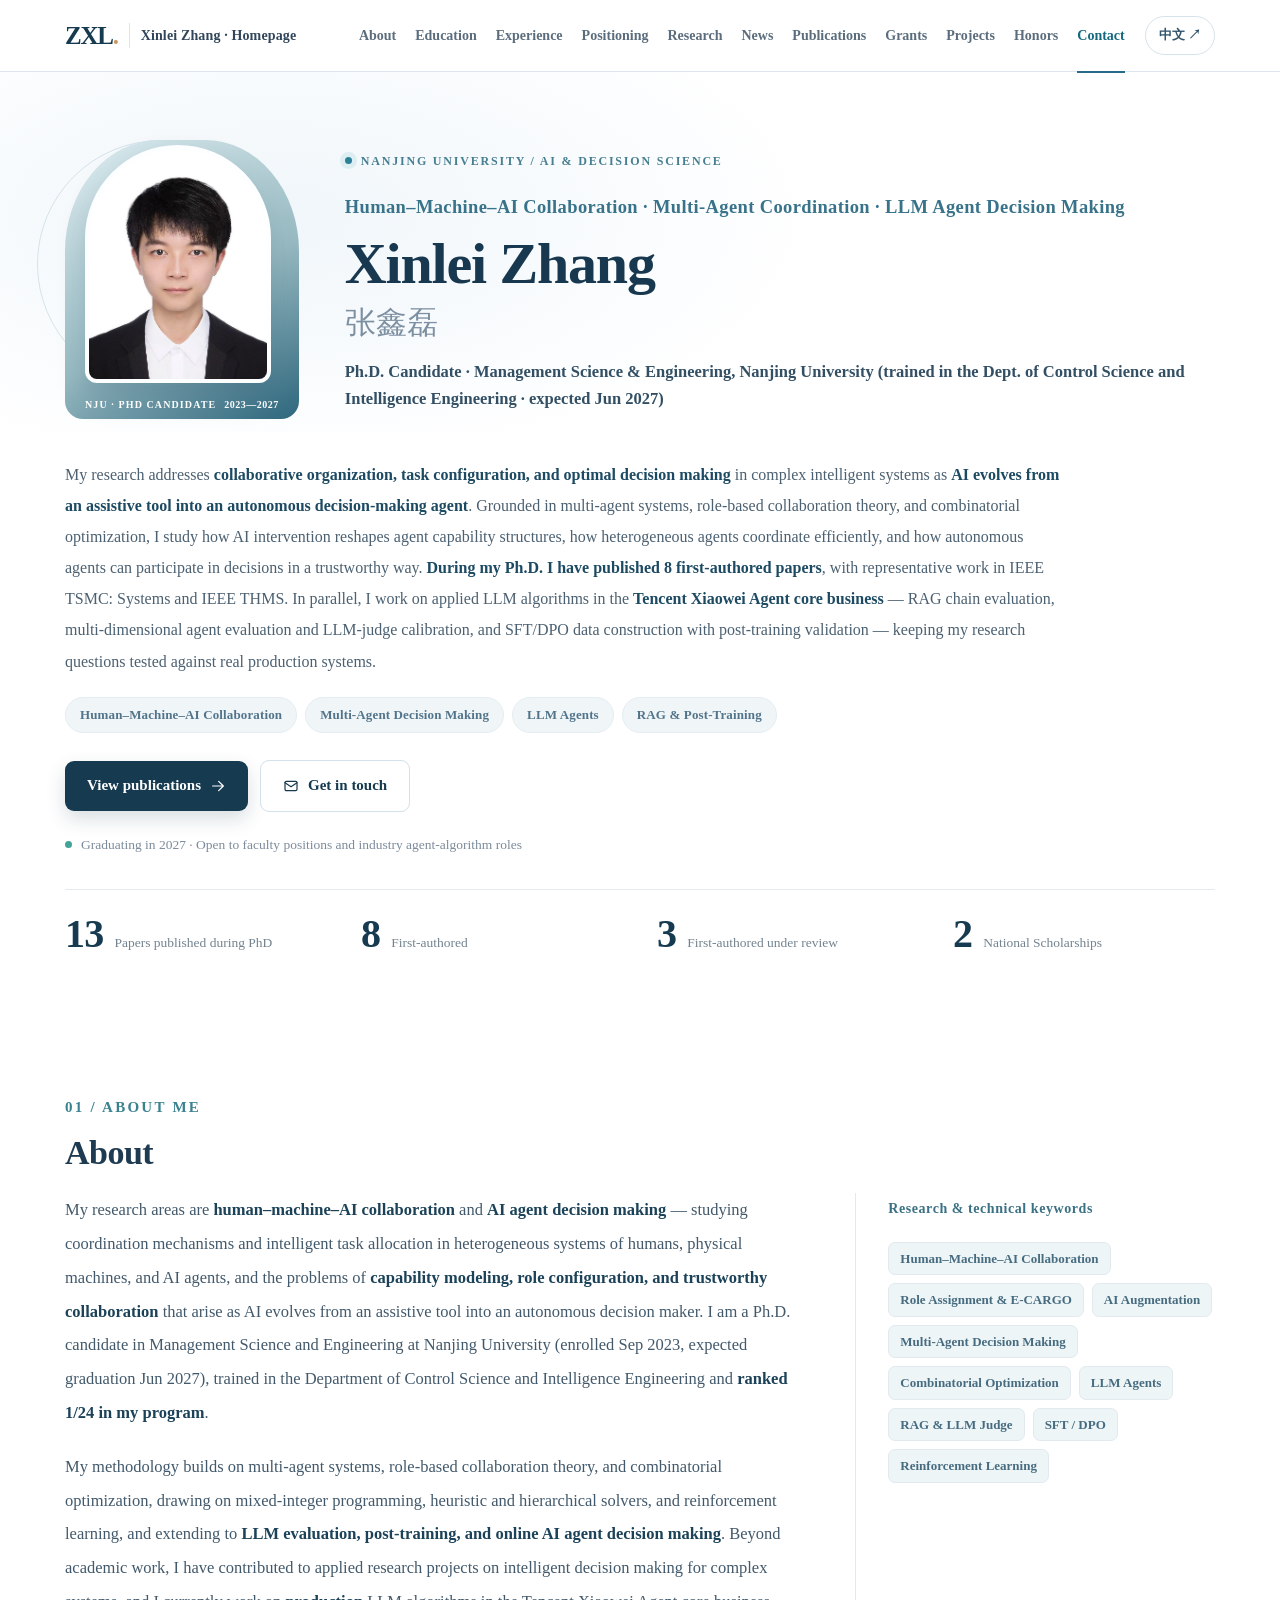
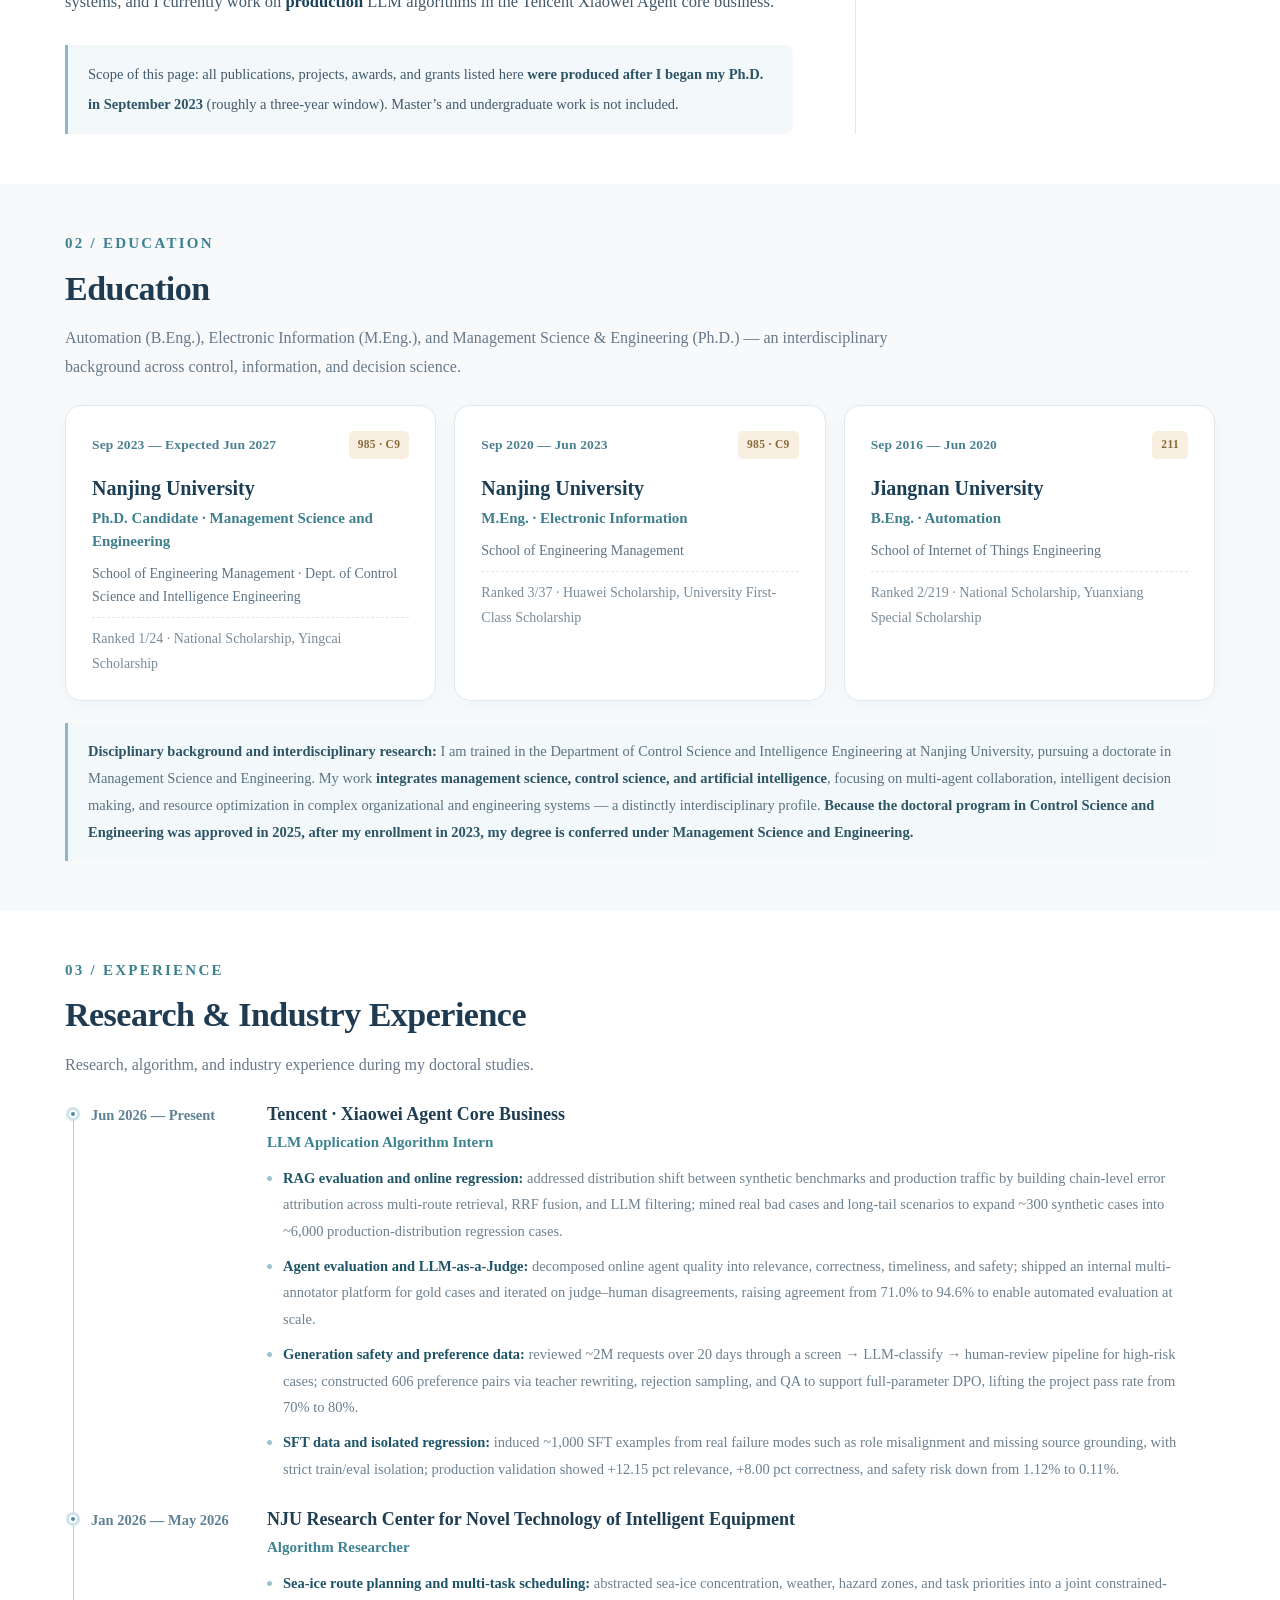
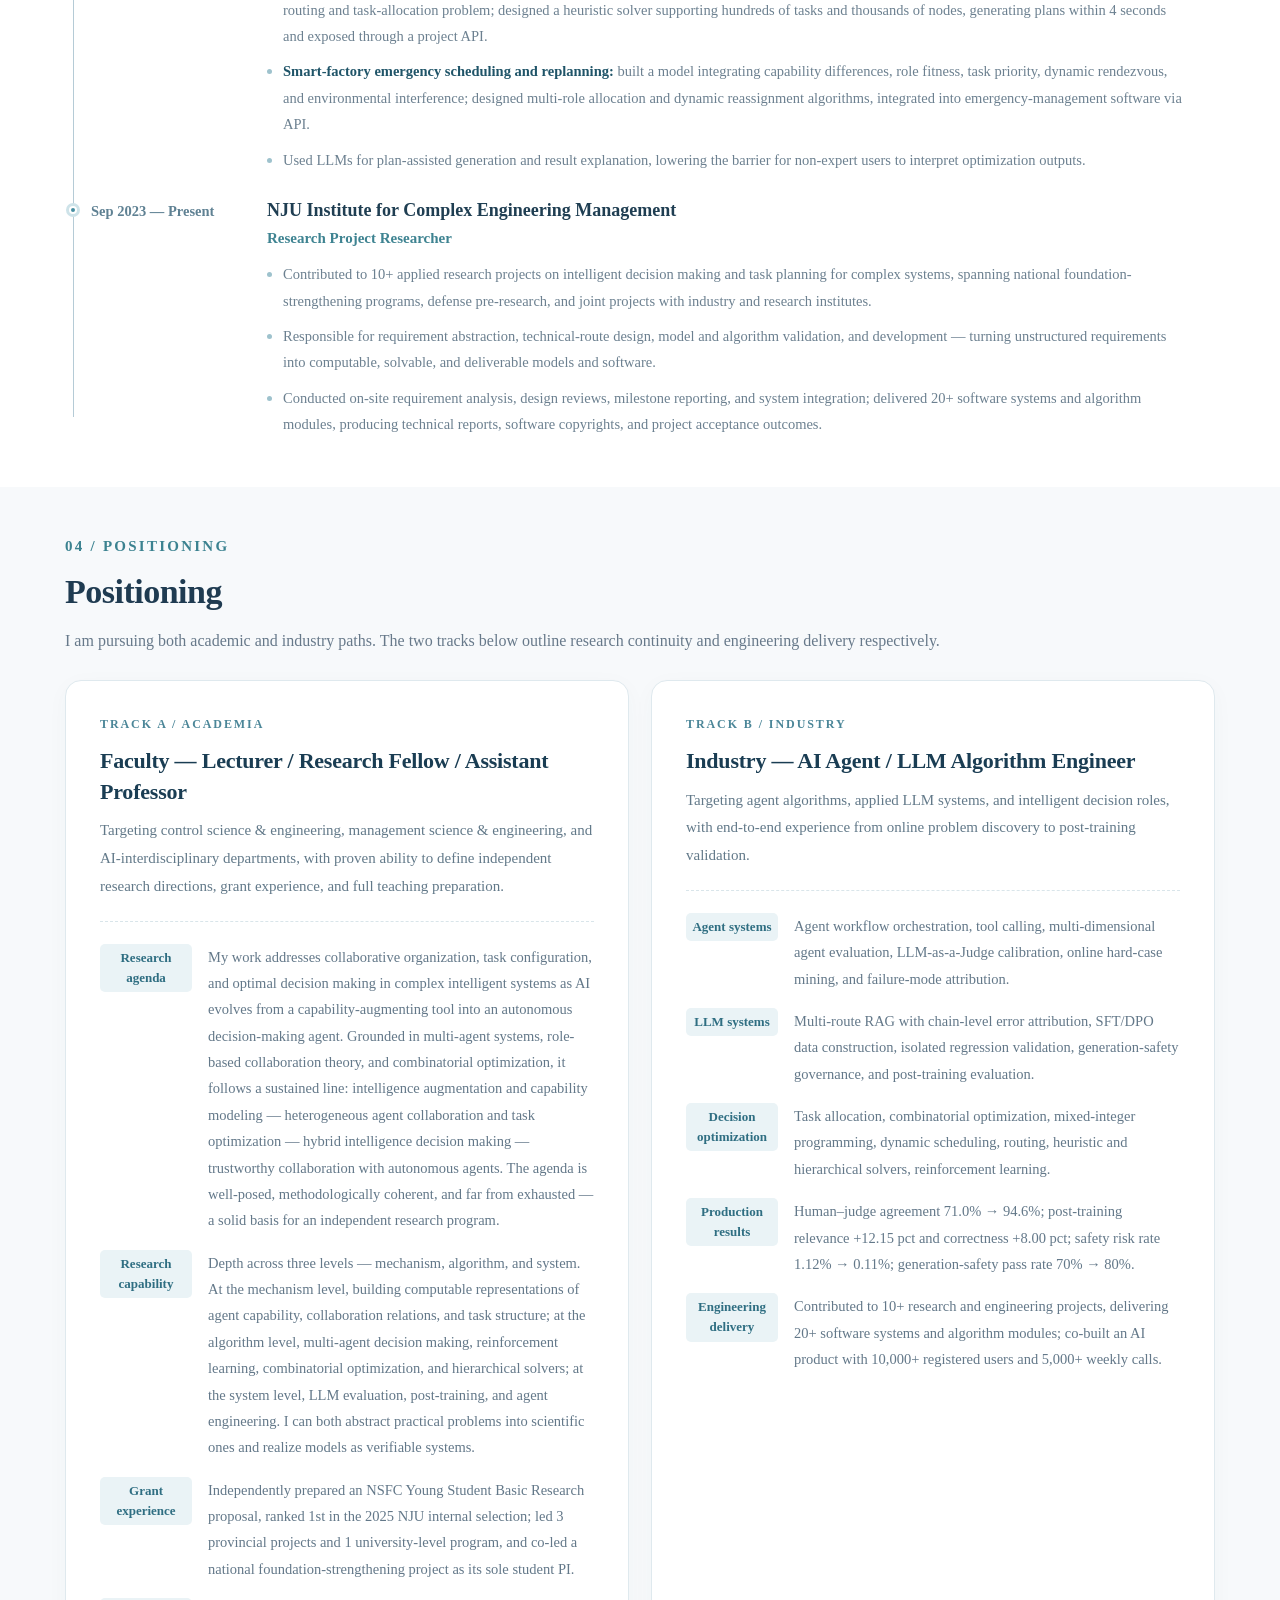
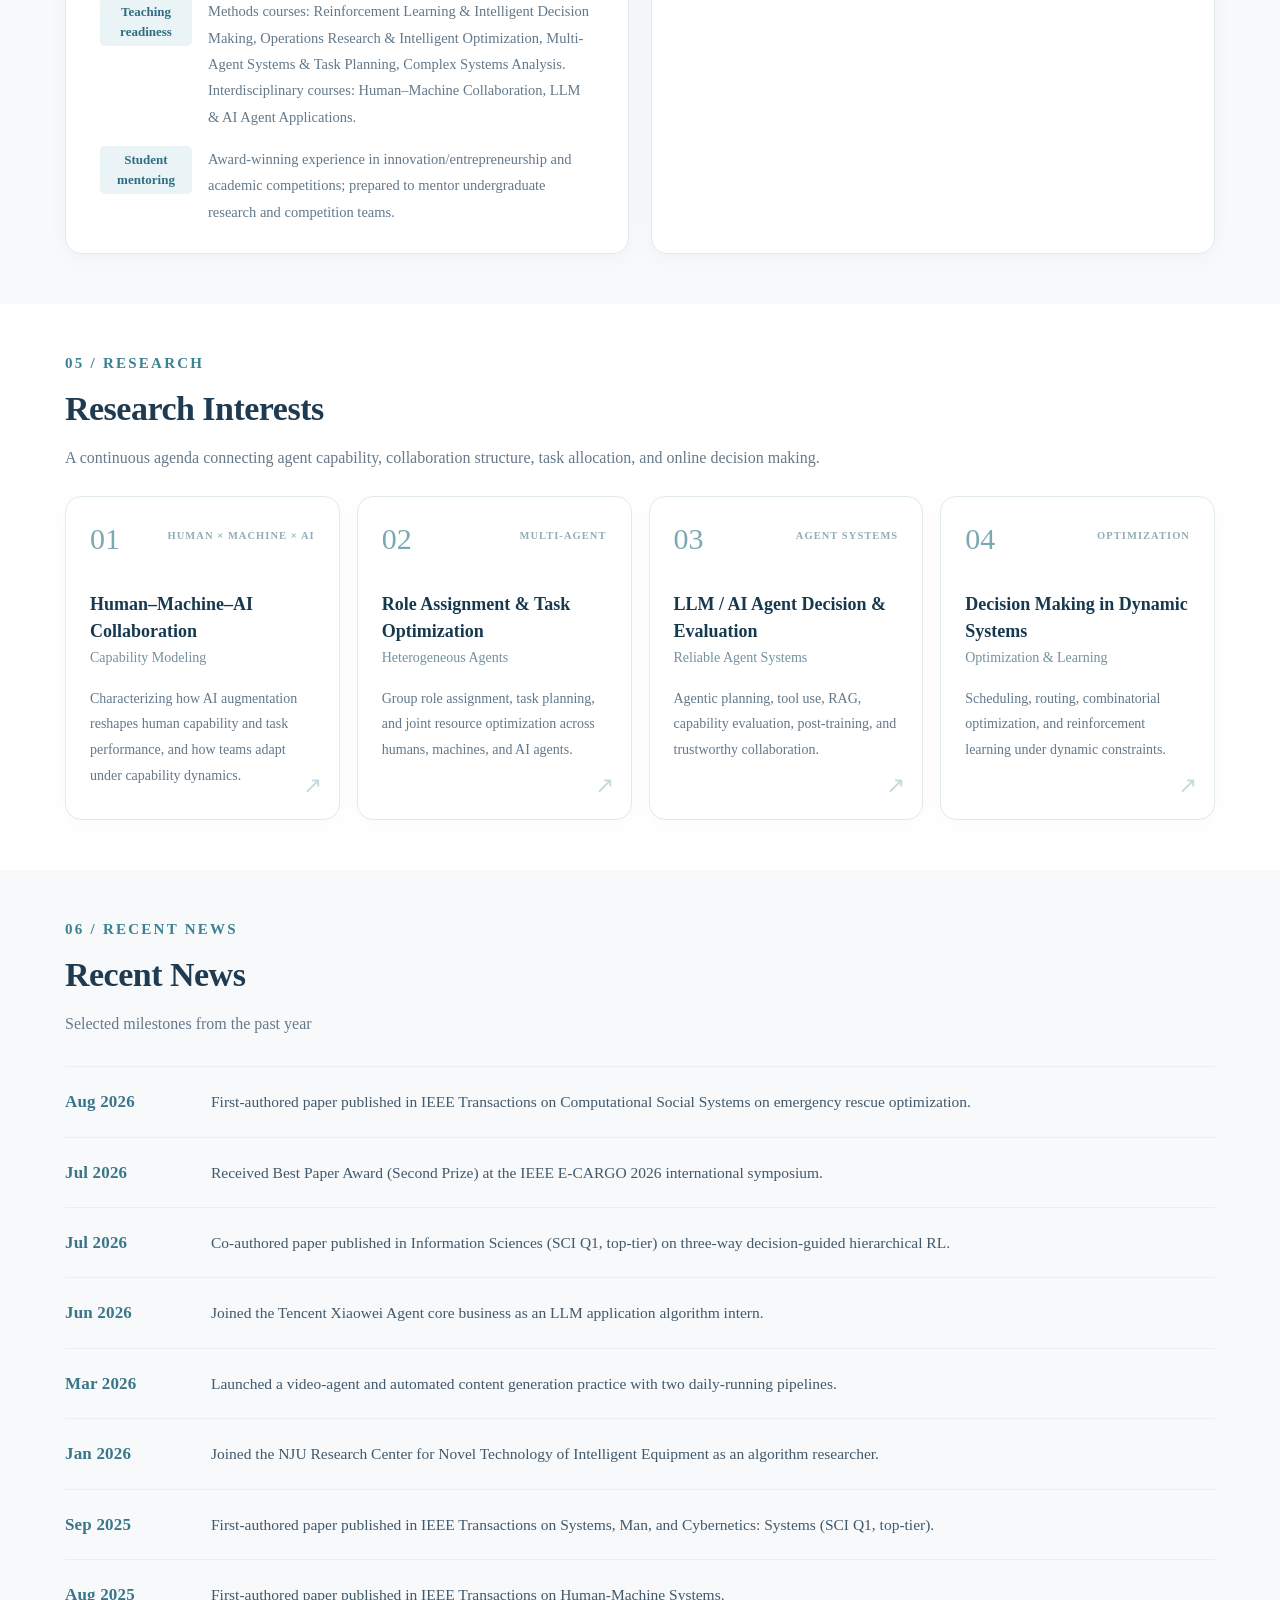
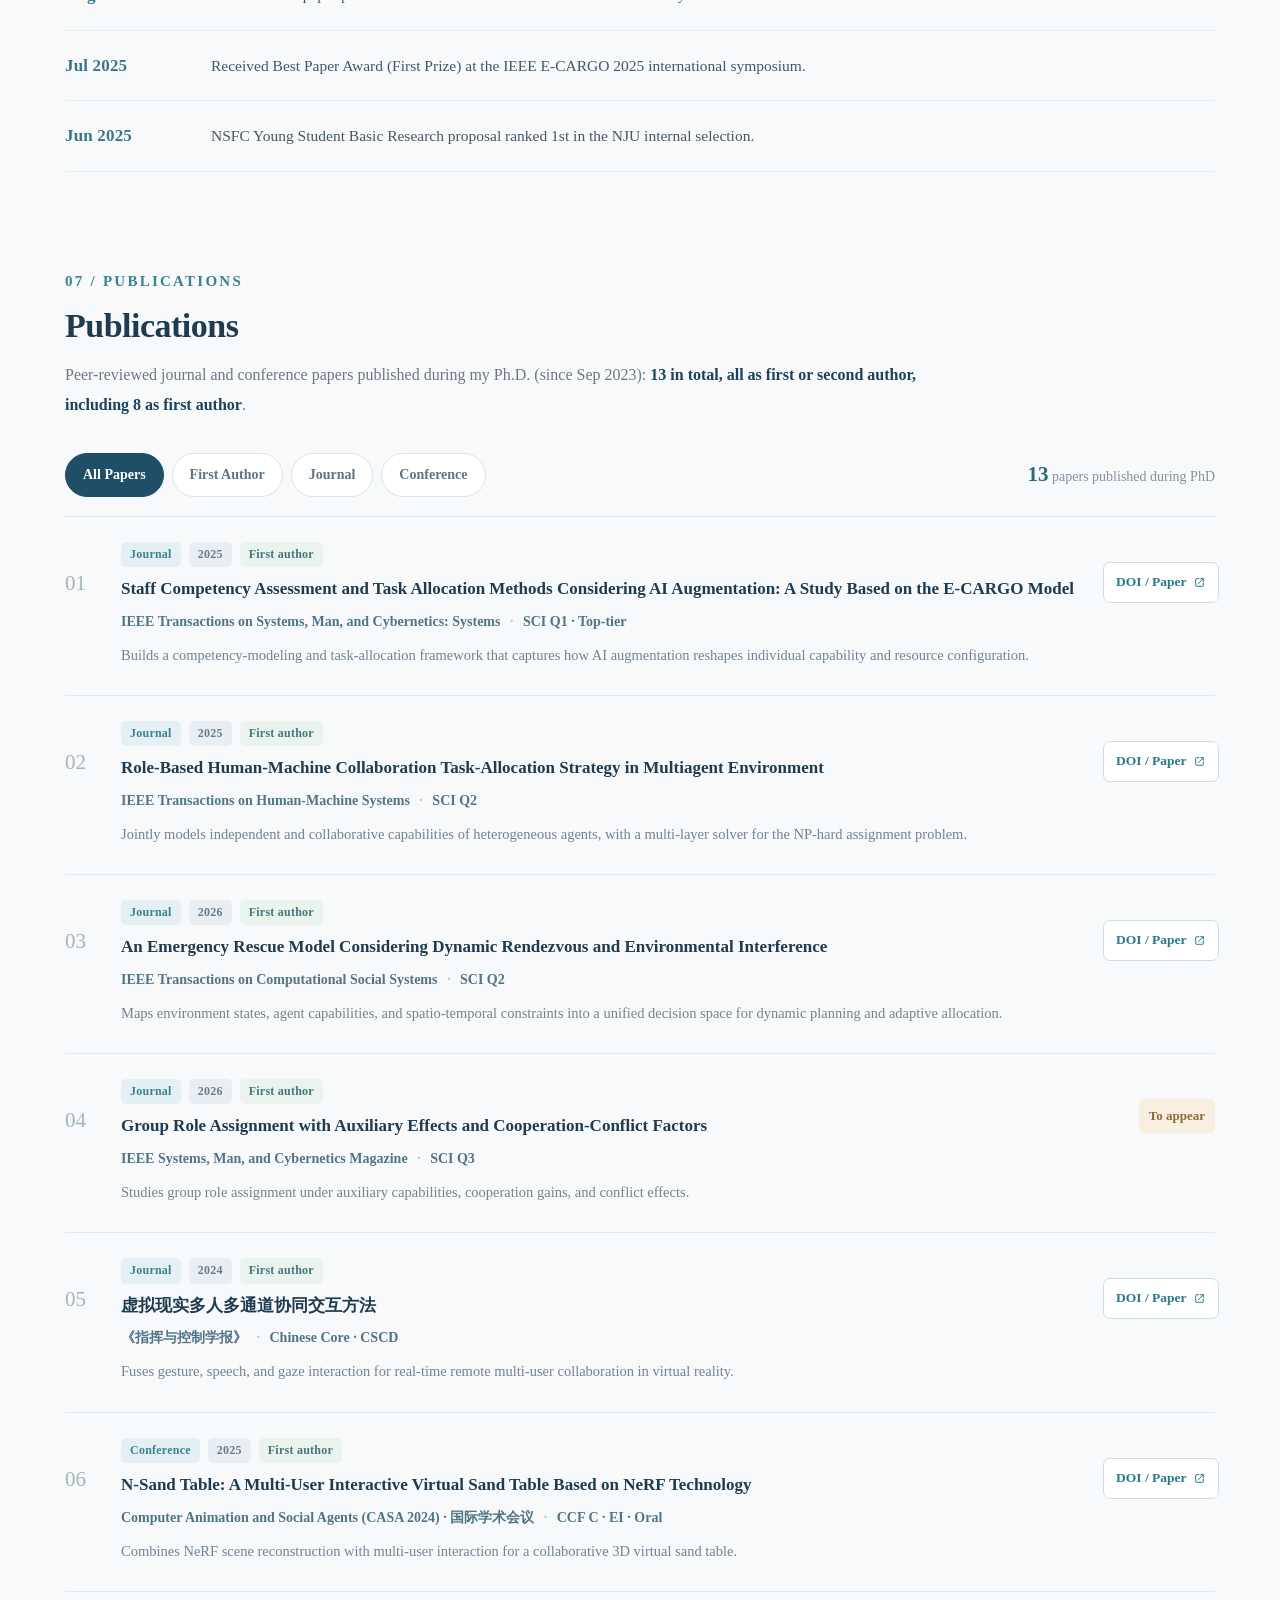
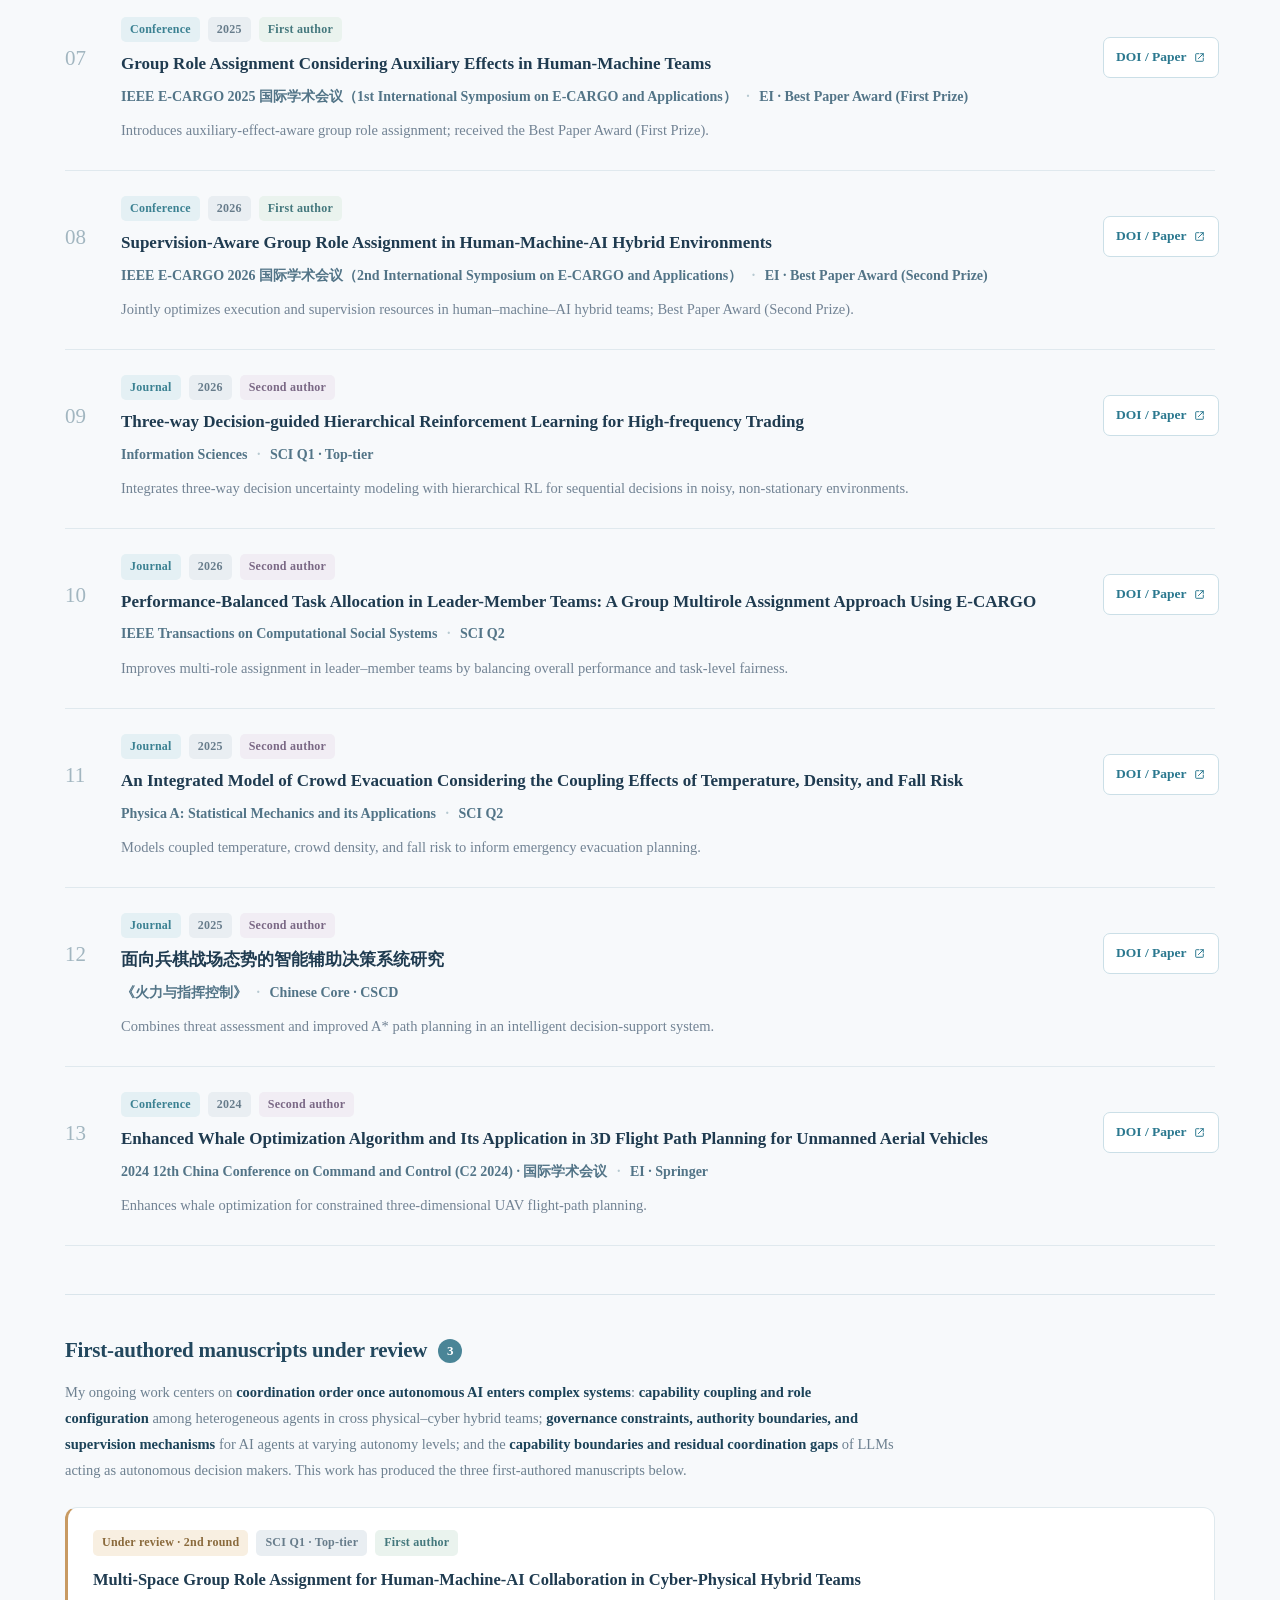
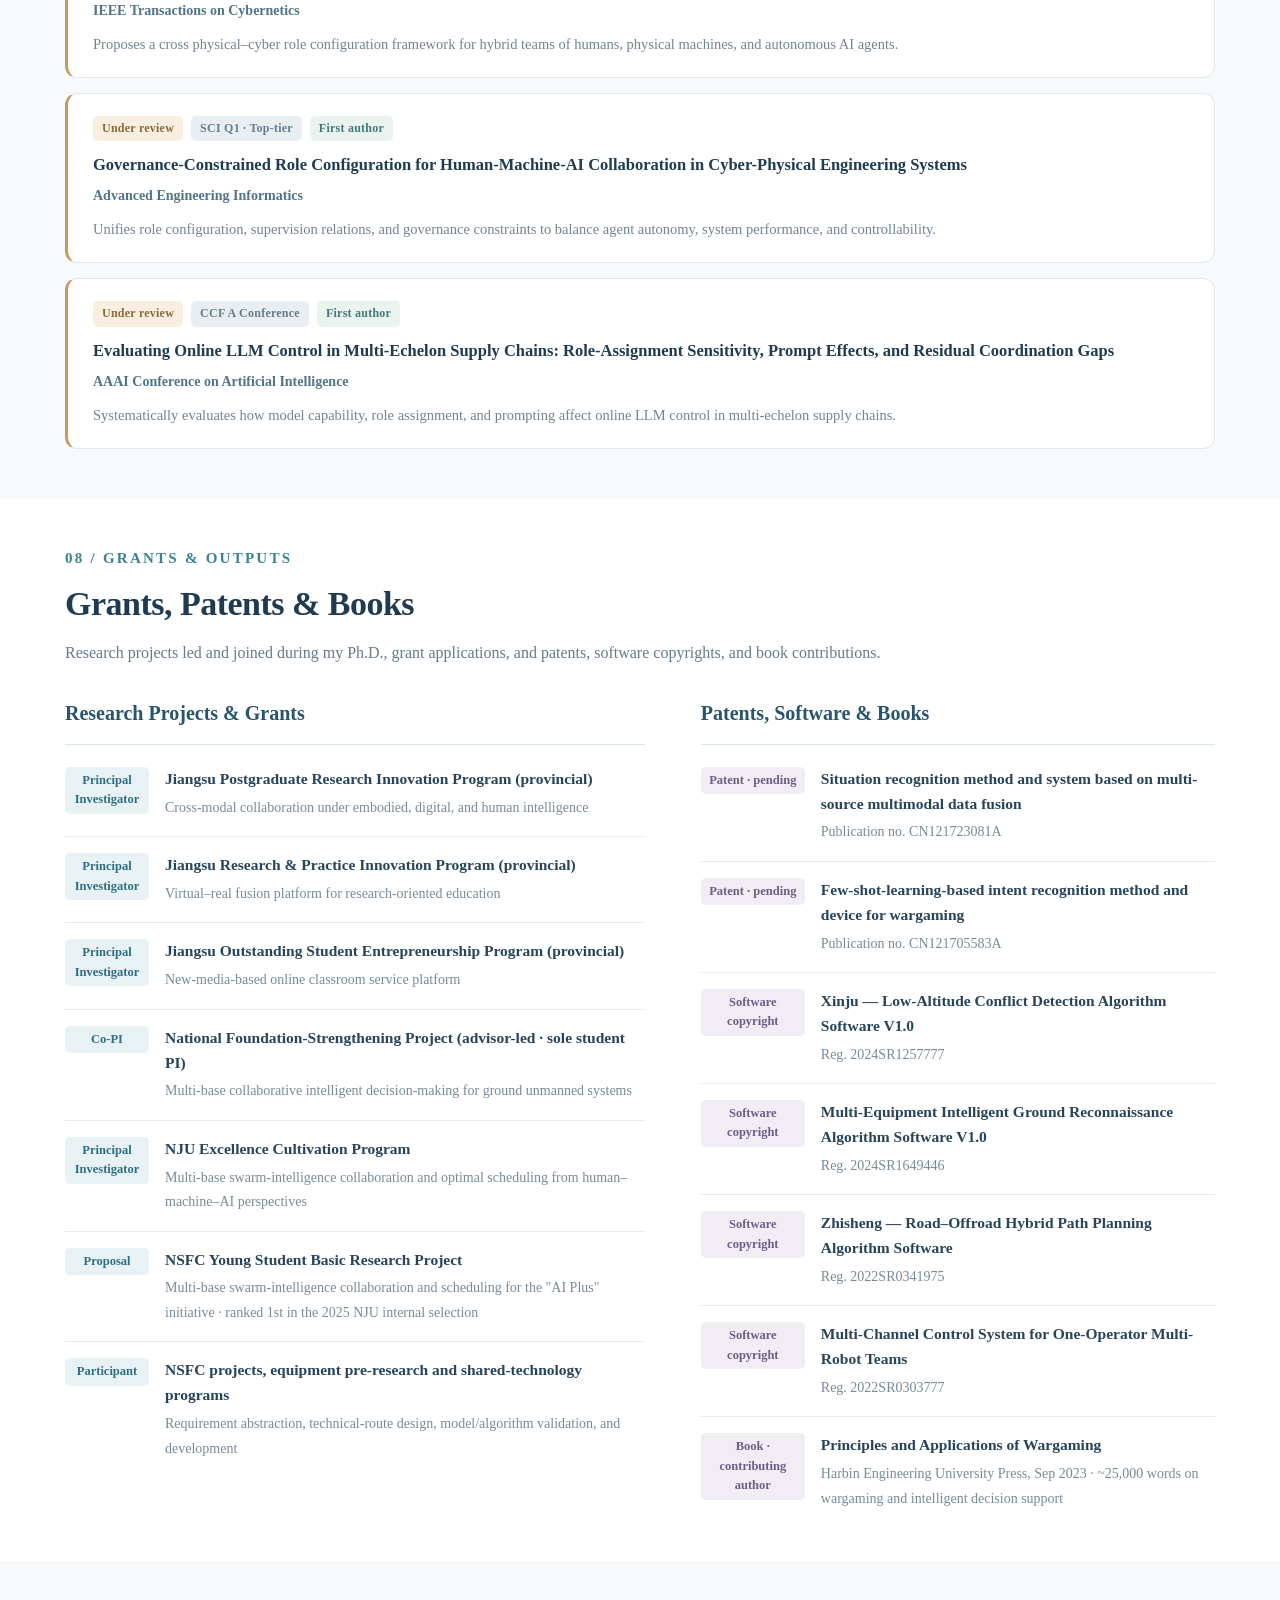
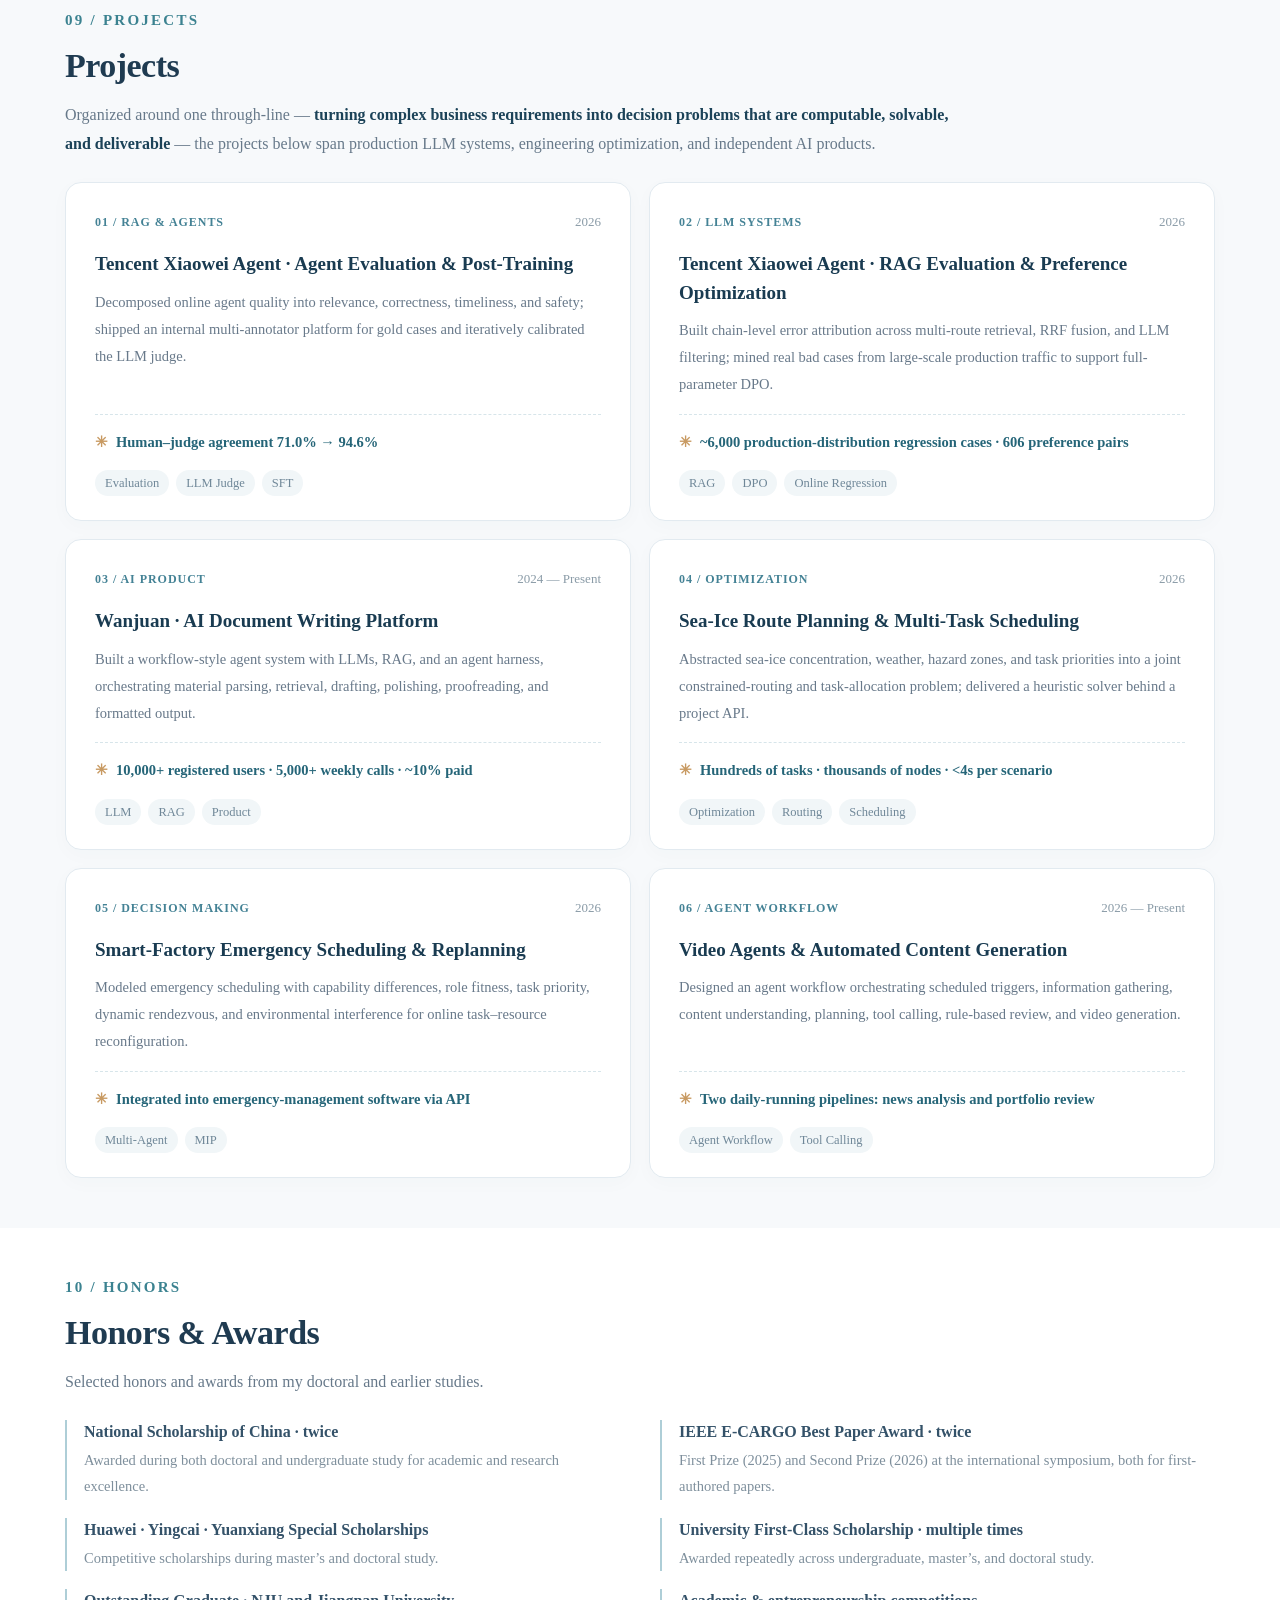
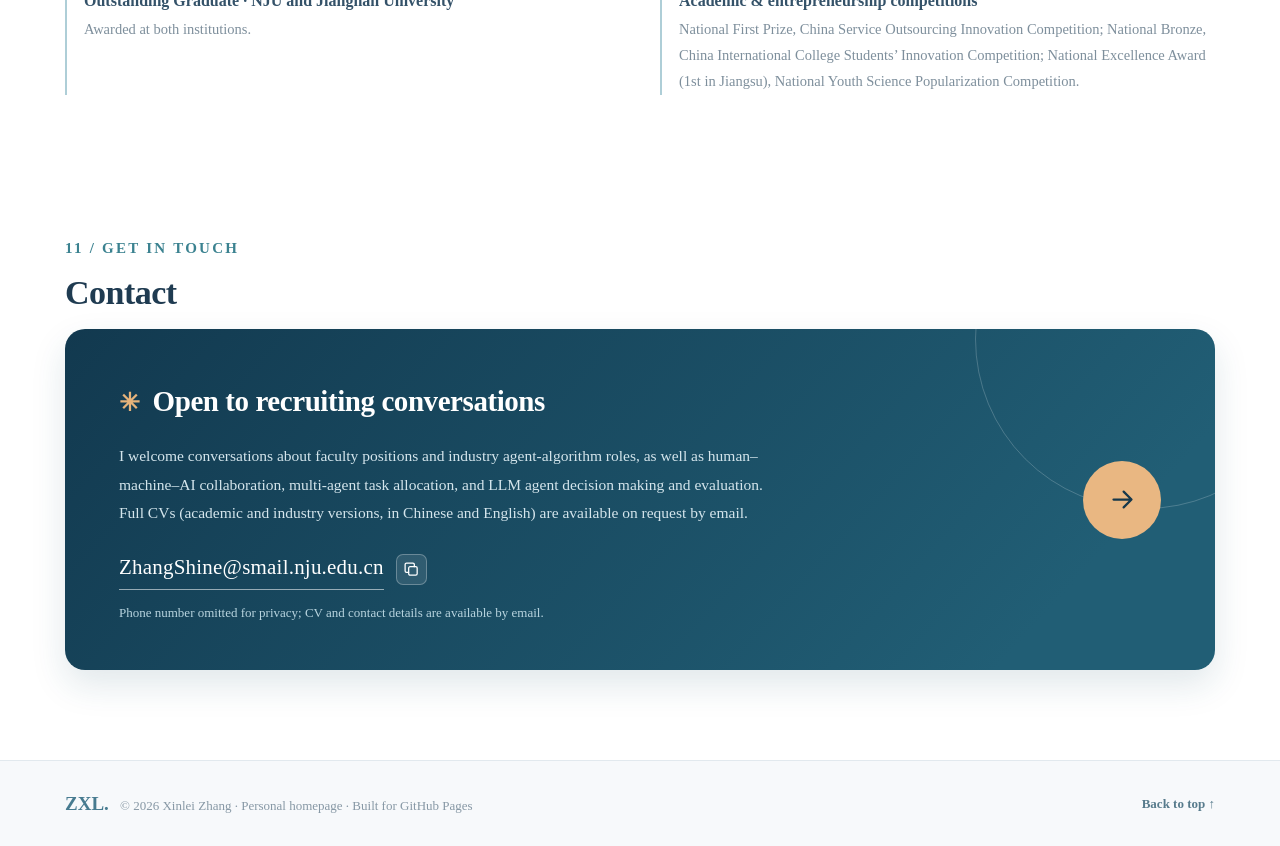
==== commit 3ea320e4: "求职意向 Track A 改为「讲师 / 研究员 / 助理教授」" ====
--- a/en.html
+++ b/en.html
@@ -3,15 +3,32 @@
 <head>
 <meta charset="UTF-8">
 <meta name="viewport" content="width=device-width, initial-scale=1">
-<meta name="description" content="My research addresses collaborative organization, task configuration, and optimal decision making in complex intelligent systems as AI evolves from an assistive tool into an autonomous decision-making agent. Grounded in multi-agent systems, role-based collaboration theory, and combinatorial optimization, I study how AI intervention reshapes agent capability structures, how heterogeneous agents coordinate efficiently, and how autonomous agents can participate in decisions in a trustworthy way. During my Ph.D. I have published 8 first-authored papers, with representative work in IEEE TSMC: Systems and IEEE THMS. In parallel, I work on applied LLM algorithms in the Tencent Xiaowei Agent core business — RAG chain evaluation, multi-dimensional agent evaluation and LLM-judge calibration, and SFT/DPO data construction with post-training validation — keeping my research questions tested against real production systems.">
+<title>Xinlei Zhang | Ph.D. Candidate, Nanjing University · Human–Machine–AI Collaboration</title>
+<meta name="description" content="Ph.D. candidate at Nanjing University. Research on human–machine–AI collaboration, multi-agent task configuration, and LLM agent decision making. 13 papers, 8 first-authored.">
+<meta name="keywords" content="Xinlei Zhang,Nanjing University,PhD candidate,Human-Machine-AI Collaboration,AI Agent,Multi-Agent Systems,Role Assignment,E-CARGO,Combinatorial Optimization,LLM Evaluation,Management Science and Engineering,academic job market">
+<meta name="author" content="Xinlei Zhang">
+<meta name="robots" content="index,follow,max-image-preview:large,max-snippet:-1">
 <meta name="theme-color" content="#f6f8fb">
+<link rel="canonical" href="https://zhangxinleime.github.io/en.html">
+<link rel="alternate" hreflang="zh-CN" href="https://zhangxinleime.github.io/">
+<link rel="alternate" hreflang="en" href="https://zhangxinleime.github.io/en.html">
+<link rel="alternate" hreflang="x-default" href="https://zhangxinleime.github.io/">
 <meta property="og:type" content="profile">
-<meta property="og:title" content="Xinlei Zhang · Personal Homepage">
-<meta property="og:description" content="My research addresses collaborative organization, task configuration, and optimal decision making in complex intelligent systems as AI evolves from an assistive tool into an autonomous decision-making agent. Grounded in multi-agent systems, role-based collaboration theory, and combinatorial optimization, I study how AI intervention reshapes agent capability structures, how heterogeneous agents coordinate efficiently, and how autonomous agents can participate in decisions in a trustworthy way. During my Ph.D. I have published 8 first-authored papers, with representative work in IEEE TSMC: Systems and IEEE THMS. In parallel, I work on applied LLM algorithms in the Tencent Xiaowei Agent core business — RAG chain evaluation, multi-dimensional agent evaluation and LLM-judge calibration, and SFT/DPO data construction with post-training validation — keeping my research questions tested against real production systems.">
-<meta property="og:image" content="assets/portrait.jpg">
-<title>Xinlei Zhang · Personal Homepage</title>
+<meta property="og:site_name" content="Xinlei Zhang">
+<meta property="og:locale" content="en_US">
+<meta property="og:url" content="https://zhangxinleime.github.io/en.html">
+<meta property="og:title" content="Xinlei Zhang | Ph.D. Candidate, Nanjing University · Human–Machine–AI Collaboration">
+<meta property="og:description" content="Ph.D. candidate at Nanjing University. Research on human–machine–AI collaboration, multi-agent task configuration, and LLM agent decision making. 13 papers, 8 first-authored.">
+<meta property="og:image" content="https://zhangxinleime.github.io/assets/portrait.jpg">
+<meta property="profile:first_name" content="Xinlei">
+<meta property="profile:last_name" content="Zhang">
+<meta name="twitter:card" content="summary_large_image">
+<meta name="twitter:title" content="Xinlei Zhang | Ph.D. Candidate, Nanjing University · Human–Machine–AI Collaboration">
+<meta name="twitter:description" content="Ph.D. candidate at Nanjing University. Research on human–machine–AI collaboration, multi-agent task configuration, and LLM agent decision making. 13 papers, 8 first-authored.">
+<meta name="twitter:image" content="https://zhangxinleime.github.io/assets/portrait.jpg">
 <link rel="icon" type="image/svg+xml" href="assets/favicon.svg">
 <link rel="stylesheet" href="style.css">
+<script type="application/ld+json">{"@context":"https://schema.org","@type":"Person","name":"Xinlei Zhang","alternateName":["Xinlei Zhang","张鑫磊","ZXL"],"url":"https://zhangxinleime.github.io/en.html","mainEntityOfPage":{"@type":"WebPage","@id":"https://zhangxinleime.github.io/en.html"},"image":"https://zhangxinleime.github.io/assets/portrait.jpg","email":"mailto:ZhangShine@smail.nju.edu.cn","jobTitle":"Ph.D. Candidate","description":"Ph.D. candidate at Nanjing University. Research on human–machine–AI collaboration, multi-agent task configuration, and LLM agent decision making. 13 papers, 8 first-authored.","affiliation":{"@type":"CollegeOrUniversity","name":"Nanjing University","url":"https://www.nju.edu.cn","sameAs":"https://en.wikipedia.org/wiki/Nanjing_University"},"alumniOf":[{"@type":"CollegeOrUniversity","name":"Nanjing University"},{"@type":"CollegeOrUniversity","name":"Jiangnan University"}],"knowsAbout":["Human–Machine–AI Collaboration","Multi-Agent Systems","Intelligent Task Allocation","Role-Based Collaboration (E-CARGO)","Combinatorial Optimization","Reinforcement Learning","LLM Evaluation","AI Agent Decision Making"],"knowsLanguage":["zh-CN","en"]}</script>
 </head>
 <body>
 <a href="#main" class="skip-link">Skip to main content</a>
@@ -46,7 +63,7 @@
 <section id="experience" class="section"><div class="container">
 <div class="section-header"><div class="section-number">03 / EXPERIENCE</div><h2>Research &amp; Industry Experience</h2></div><p class="section-lead">Research, algorithm, and industry experience during my doctoral studies.</p><div class="timeline timeline-wide"><div class="timeline-item"><div class="timeline-date">Jun 2026 — Present</div><div class="timeline-content"><h4>Tencent · Xiaowei Agent Core Business</h4><div class="timeline-role">LLM Application Algorithm Intern</div><ul class="work-points"><li><strong class="hl">RAG evaluation and online regression:</strong> addressed distribution shift between synthetic benchmarks and production traffic by building chain-level error attribution across multi-route retrieval, RRF fusion, and LLM filtering; mined real bad cases and long-tail scenarios to expand ~300 synthetic cases into ~6,000 production-distribution regression cases.</li><li><strong class="hl">Agent evaluation and LLM-as-a-Judge:</strong> decomposed online agent quality into relevance, correctness, timeliness, and safety; shipped an internal multi-annotator platform for gold cases and iterated on judge–human disagreements, raising agreement from 71.0% to 94.6% to enable automated evaluation at scale.</li><li><strong class="hl">Generation safety and preference data:</strong> reviewed ~2M requests over 20 days through a screen → LLM-classify → human-review pipeline for high-risk cases; constructed 606 preference pairs via teacher rewriting, rejection sampling, and QA to support full-parameter DPO, lifting the project pass rate from 70% to 80%.</li><li><strong class="hl">SFT data and isolated regression:</strong> induced ~1,000 SFT examples from real failure modes such as role misalignment and missing source grounding, with strict train/eval isolation; production validation showed +12.15 pct relevance, +8.00 pct correctness, and safety risk down from 1.12% to 0.11%.</li></ul></div></div><div class="timeline-item"><div class="timeline-date">Jan 2026 — May 2026</div><div class="timeline-content"><h4>NJU Research Center for Novel Technology of Intelligent Equipment</h4><div class="timeline-role">Algorithm Researcher</div><ul class="work-points"><li><strong class="hl">Sea-ice route planning and multi-task scheduling:</strong> abstracted sea-ice concentration, weather, hazard zones, and task priorities into a joint constrained-routing and task-allocation problem; designed a heuristic solver supporting hundreds of tasks and thousands of nodes, generating plans within 4 seconds and exposed through a project API.</li><li><strong class="hl">Smart-factory emergency scheduling and replanning:</strong> built a model integrating capability differences, role fitness, task priority, dynamic rendezvous, and environmental interference; designed multi-role allocation and dynamic reassignment algorithms, integrated into emergency-management software via API.</li><li>Used LLMs for plan-assisted generation and result explanation, lowering the barrier for non-expert users to interpret optimization outputs.</li></ul></div></div><div class="timeline-item"><div class="timeline-date">Sep 2023 — Present</div><div class="timeline-content"><h4>NJU Institute for Complex Engineering Management</h4><div class="timeline-role">Research Project Researcher</div><ul class="work-points"><li>Contributed to 10+ applied research projects on intelligent decision making and task planning for complex systems, spanning national foundation-strengthening programs, defense pre-research, and joint projects with industry and research institutes.</li><li>Responsible for requirement abstraction, technical-route design, model and algorithm validation, and development — turning unstructured requirements into computable, solvable, and deliverable models and software.</li><li>Conducted on-site requirement analysis, design reviews, milestone reporting, and system integration; delivered 20+ software systems and algorithm modules, producing technical reports, software copyrights, and project acceptance outcomes.</li></ul></div></div></div></div></section>
 <section id="positioning" class="section section-soft"><div class="container">
-<div class="section-header"><div class="section-number">04 / POSITIONING</div><h2>Positioning</h2></div><p class="section-lead">I am pursuing both academic and industry paths. The two tracks below outline research continuity and engineering delivery respectively.</p><div class="track-grid"><article class="track-card"><div class="track-eyebrow">TRACK A / ACADEMIA</div><h3>Faculty — Lecturer / Postdoctoral Fellow</h3><p class="track-summary">Targeting control science &amp; engineering, management science &amp; engineering, and AI-interdisciplinary departments, with proven ability to define independent research directions, grant experience, and full teaching preparation.</p><ul class="track-list"><li><span class="track-label">Research agenda</span><p>My work addresses collaborative organization, task configuration, and optimal decision making in complex intelligent systems as AI evolves from a capability-augmenting tool into an autonomous decision-making agent. Grounded in multi-agent systems, role-based collaboration theory, and combinatorial optimization, it follows a sustained line: intelligence augmentation and capability modeling — heterogeneous agent collaboration and task optimization — hybrid intelligence decision making — trustworthy collaboration with autonomous agents. The agenda is well-posed, methodologically coherent, and far from exhausted — a solid basis for an independent research program.</p></li><li><span class="track-label">Research capability</span><p>Depth across three levels — mechanism, algorithm, and system. At the mechanism level, building computable representations of agent capability, collaboration relations, and task structure; at the algorithm level, multi-agent decision making, reinforcement learning, combinatorial optimization, and hierarchical solvers; at the system level, LLM evaluation, post-training, and agent engineering. I can both abstract practical problems into scientific ones and realize models as verifiable systems.</p></li><li><span class="track-label">Grant experience</span><p>Independently prepared an NSFC Young Student Basic Research proposal, ranked 1st in the 2025 NJU internal selection; led 3 provincial projects and 1 university-level program, and co-led a national foundation-strengthening project as its sole student PI.</p></li><li><span class="track-label">Teaching readiness</span><p>Methods courses: Reinforcement Learning &amp; Intelligent Decision Making, Operations Research &amp; Intelligent Optimization, Multi-Agent Systems &amp; Task Planning, Complex Systems Analysis. Interdisciplinary courses: Human–Machine Collaboration, LLM &amp; AI Agent Applications.</p></li><li><span class="track-label">Student mentoring</span><p>Award-winning experience in innovation/entrepreneurship and academic competitions; prepared to mentor undergraduate research and competition teams.</p></li></ul></article><article class="track-card"><div class="track-eyebrow">TRACK B / INDUSTRY</div><h3>Industry — AI Agent / LLM Algorithm Engineer</h3><p class="track-summary">Targeting agent algorithms, applied LLM systems, and intelligent decision roles, with end-to-end experience from online problem discovery to post-training validation.</p><ul class="track-list"><li><span class="track-label">Agent systems</span><p>Agent workflow orchestration, tool calling, multi-dimensional agent evaluation, LLM-as-a-Judge calibration, online hard-case mining, and failure-mode attribution.</p></li><li><span class="track-label">LLM systems</span><p>Multi-route RAG with chain-level error attribution, SFT/DPO data construction, isolated regression validation, generation-safety governance, and post-training evaluation.</p></li><li><span class="track-label">Decision optimization</span><p>Task allocation, combinatorial optimization, mixed-integer programming, dynamic scheduling, routing, heuristic and hierarchical solvers, reinforcement learning.</p></li><li><span class="track-label">Production results</span><p>Human–judge agreement 71.0% → 94.6%; post-training relevance +12.15 pct and correctness +8.00 pct; safety risk rate 1.12% → 0.11%; generation-safety pass rate 70% → 80%.</p></li><li><span class="track-label">Engineering delivery</span><p>Contributed to 10+ research and engineering projects, delivering 20+ software systems and algorithm modules; co-built an AI product with 10,000+ registered users and 5,000+ weekly calls.</p></li></ul></article></div></div></section>
+<div class="section-header"><div class="section-number">04 / POSITIONING</div><h2>Positioning</h2></div><p class="section-lead">I am pursuing both academic and industry paths. The two tracks below outline research continuity and engineering delivery respectively.</p><div class="track-grid"><article class="track-card"><div class="track-eyebrow">TRACK A / ACADEMIA</div><h3>Faculty — Lecturer / Research Fellow / Assistant Professor</h3><p class="track-summary">Targeting control science &amp; engineering, management science &amp; engineering, and AI-interdisciplinary departments, with proven ability to define independent research directions, grant experience, and full teaching preparation.</p><ul class="track-list"><li><span class="track-label">Research agenda</span><p>My work addresses collaborative organization, task configuration, and optimal decision making in complex intelligent systems as AI evolves from a capability-augmenting tool into an autonomous decision-making agent. Grounded in multi-agent systems, role-based collaboration theory, and combinatorial optimization, it follows a sustained line: intelligence augmentation and capability modeling — heterogeneous agent collaboration and task optimization — hybrid intelligence decision making — trustworthy collaboration with autonomous agents. The agenda is well-posed, methodologically coherent, and far from exhausted — a solid basis for an independent research program.</p></li><li><span class="track-label">Research capability</span><p>Depth across three levels — mechanism, algorithm, and system. At the mechanism level, building computable representations of agent capability, collaboration relations, and task structure; at the algorithm level, multi-agent decision making, reinforcement learning, combinatorial optimization, and hierarchical solvers; at the system level, LLM evaluation, post-training, and agent engineering. I can both abstract practical problems into scientific ones and realize models as verifiable systems.</p></li><li><span class="track-label">Grant experience</span><p>Independently prepared an NSFC Young Student Basic Research proposal, ranked 1st in the 2025 NJU internal selection; led 3 provincial projects and 1 university-level program, and co-led a national foundation-strengthening project as its sole student PI.</p></li><li><span class="track-label">Teaching readiness</span><p>Methods courses: Reinforcement Learning &amp; Intelligent Decision Making, Operations Research &amp; Intelligent Optimization, Multi-Agent Systems &amp; Task Planning, Complex Systems Analysis. Interdisciplinary courses: Human–Machine Collaboration, LLM &amp; AI Agent Applications.</p></li><li><span class="track-label">Student mentoring</span><p>Award-winning experience in innovation/entrepreneurship and academic competitions; prepared to mentor undergraduate research and competition teams.</p></li></ul></article><article class="track-card"><div class="track-eyebrow">TRACK B / INDUSTRY</div><h3>Industry — AI Agent / LLM Algorithm Engineer</h3><p class="track-summary">Targeting agent algorithms, applied LLM systems, and intelligent decision roles, with end-to-end experience from online problem discovery to post-training validation.</p><ul class="track-list"><li><span class="track-label">Agent systems</span><p>Agent workflow orchestration, tool calling, multi-dimensional agent evaluation, LLM-as-a-Judge calibration, online hard-case mining, and failure-mode attribution.</p></li><li><span class="track-label">LLM systems</span><p>Multi-route RAG with chain-level error attribution, SFT/DPO data construction, isolated regression validation, generation-safety governance, and post-training evaluation.</p></li><li><span class="track-label">Decision optimization</span><p>Task allocation, combinatorial optimization, mixed-integer programming, dynamic scheduling, routing, heuristic and hierarchical solvers, reinforcement learning.</p></li><li><span class="track-label">Production results</span><p>Human–judge agreement 71.0% → 94.6%; post-training relevance +12.15 pct and correctness +8.00 pct; safety risk rate 1.12% → 0.11%; generation-safety pass rate 70% → 80%.</p></li><li><span class="track-label">Engineering delivery</span><p>Contributed to 10+ research and engineering projects, delivering 20+ software systems and algorithm modules; co-built an AI product with 10,000+ registered users and 5,000+ weekly calls.</p></li></ul></article></div></div></section>
 <section id="research" class="section"><div class="container">
 <div class="section-header"><div class="section-number">05 / RESEARCH</div><h2>Research Interests</h2></div><p class="section-lead">A continuous agenda connecting agent capability, collaboration structure, task allocation, and online decision making.</p><div class="research-grid"><article class="research-card"><div class="research-index">01 <span>HUMAN × MACHINE × AI</span></div><h3>Human–Machine–AI Collaboration</h3><p class="research-en">Capability Modeling</p><p class="research-desc">Characterizing how AI augmentation reshapes human capability and task performance, and how teams adapt under capability dynamics.</p><span class="card-corner" aria-hidden="true">↗</span></article><article class="research-card"><div class="research-index">02 <span>MULTI-AGENT</span></div><h3>Role Assignment &amp; Task Optimization</h3><p class="research-en">Heterogeneous Agents</p><p class="research-desc">Group role assignment, task planning, and joint resource optimization across humans, machines, and AI agents.</p><span class="card-corner" aria-hidden="true">↗</span></article><article class="research-card"><div class="research-index">03 <span>AGENT SYSTEMS</span></div><h3>LLM / AI Agent Decision &amp; Evaluation</h3><p class="research-en">Reliable Agent Systems</p><p class="research-desc">Agentic planning, tool use, RAG, capability evaluation, post-training, and trustworthy collaboration.</p><span class="card-corner" aria-hidden="true">↗</span></article><article class="research-card"><div class="research-index">04 <span>OPTIMIZATION</span></div><h3>Decision Making in Dynamic Systems</h3><p class="research-en">Optimization &amp; Learning</p><p class="research-desc">Scheduling, routing, combinatorial optimization, and reinforcement learning under dynamic constraints.</p><span class="card-corner" aria-hidden="true">↗</span></article></div></div></section>
 <section id="news" class="section section-soft"><div class="container"><div class="section-header"><div class="section-number">06 / RECENT NEWS</div><h2>Recent News</h2></div><p class="section-lead">Selected milestones from the past year</p><ol class="news-list"><li class="news-item"><time>Aug 2026</time><p>First-authored paper published in IEEE Transactions on Computational Social Systems on emergency rescue optimization.</p></li><li class="news-item"><time>Jul 2026</time><p>Received Best Paper Award (Second Prize) at the IEEE E-CARGO 2026 international symposium.</p></li><li class="news-item"><time>Jul 2026</time><p>Co-authored paper published in Information Sciences (SCI Q1, top-tier) on three-way decision-guided hierarchical RL.</p></li><li class="news-item"><time>Jun 2026</time><p>Joined the Tencent Xiaowei Agent core business as an LLM application algorithm intern.</p></li><li class="news-item"><time>Mar 2026</time><p>Launched a video-agent and automated content generation practice with two daily-running pipelines.</p></li><li class="news-item"><time>Jan 2026</time><p>Joined the NJU Research Center for Novel Technology of Intelligent Equipment as an algorithm researcher.</p></li><li class="news-item"><time>Sep 2025</time><p>First-authored paper published in IEEE Transactions on Systems, Man, and Cybernetics: Systems (SCI Q1, top-tier).</p></li><li class="news-item"><time>Aug 2025</time><p>First-authored paper published in IEEE Transactions on Human-Machine Systems.</p></li><li class="news-item"><time>Jul 2025</time><p>Received Best Paper Award (First Prize) at the IEEE E-CARGO 2025 international symposium.</p></li><li class="news-item"><time>Jun 2025</time><p>NSFC Young Student Basic Research proposal ranked 1st in the NJU internal selection.</p></li></ol></div></section>
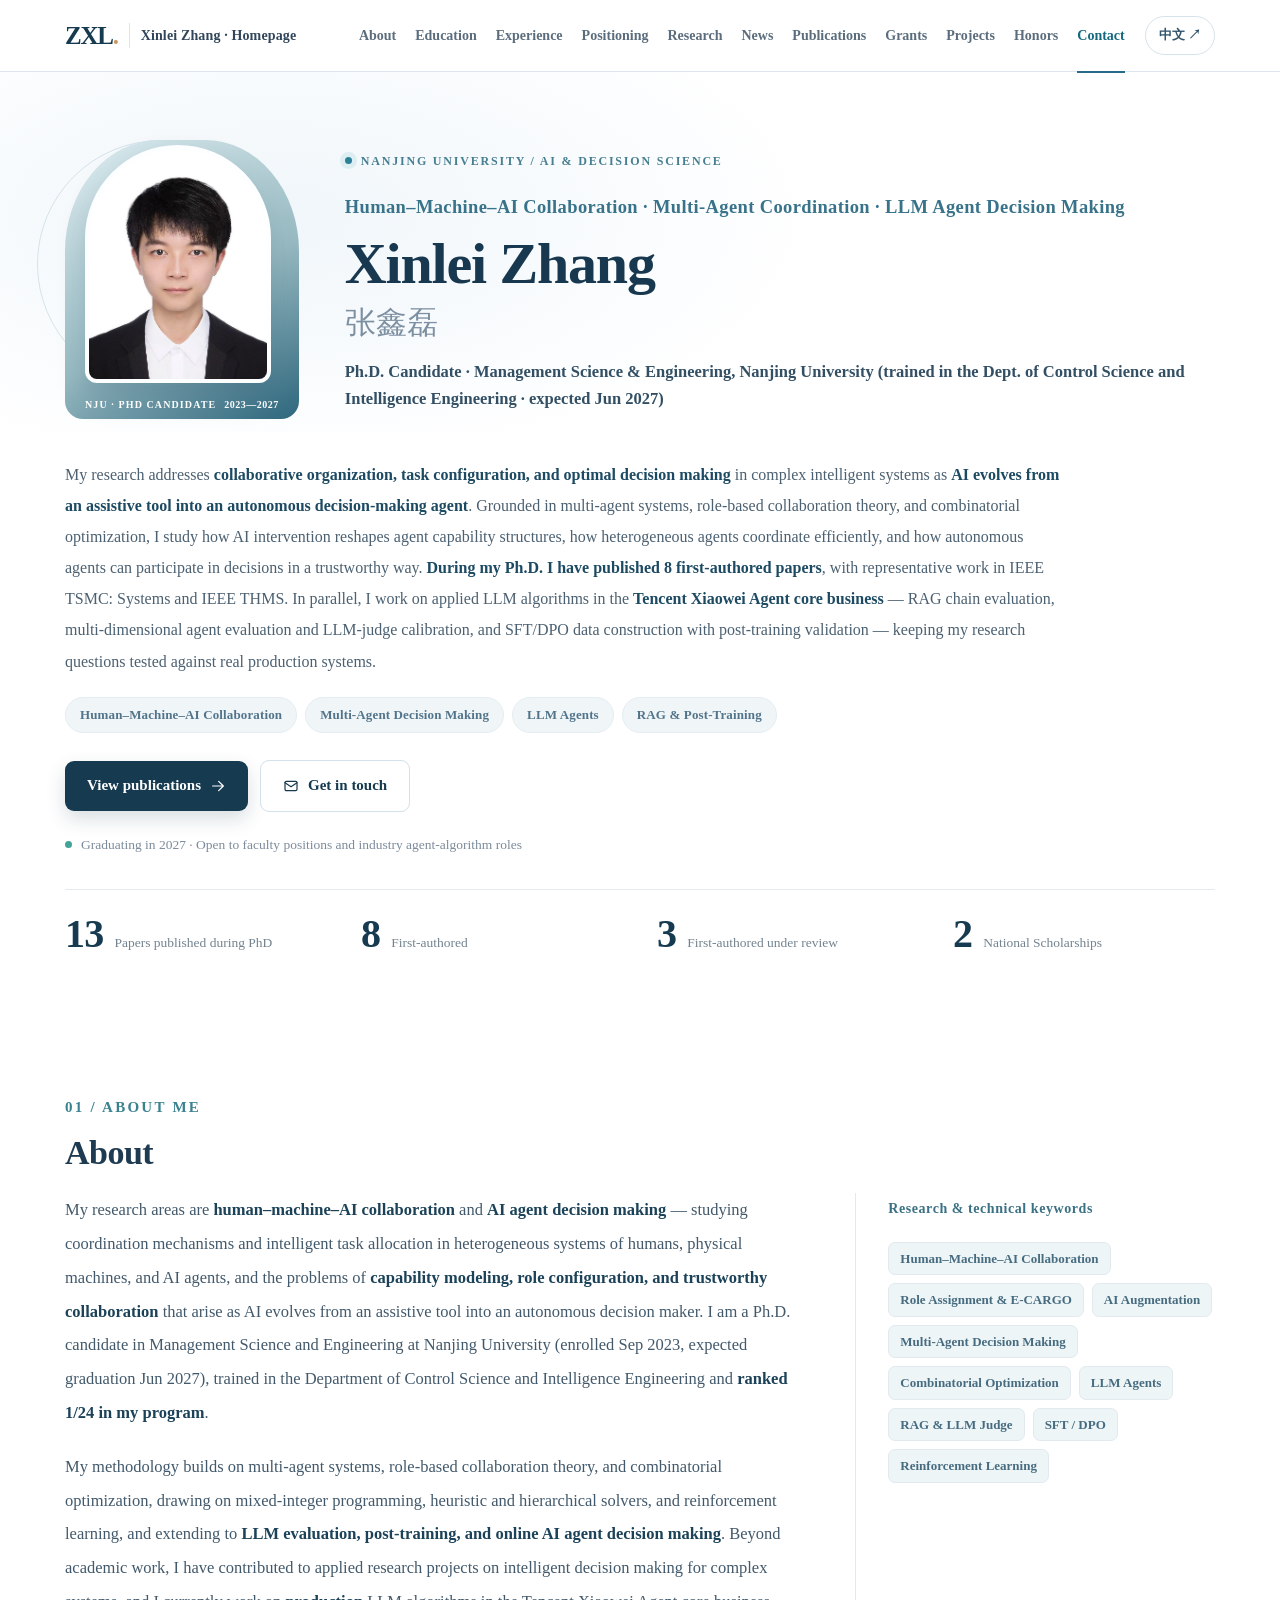
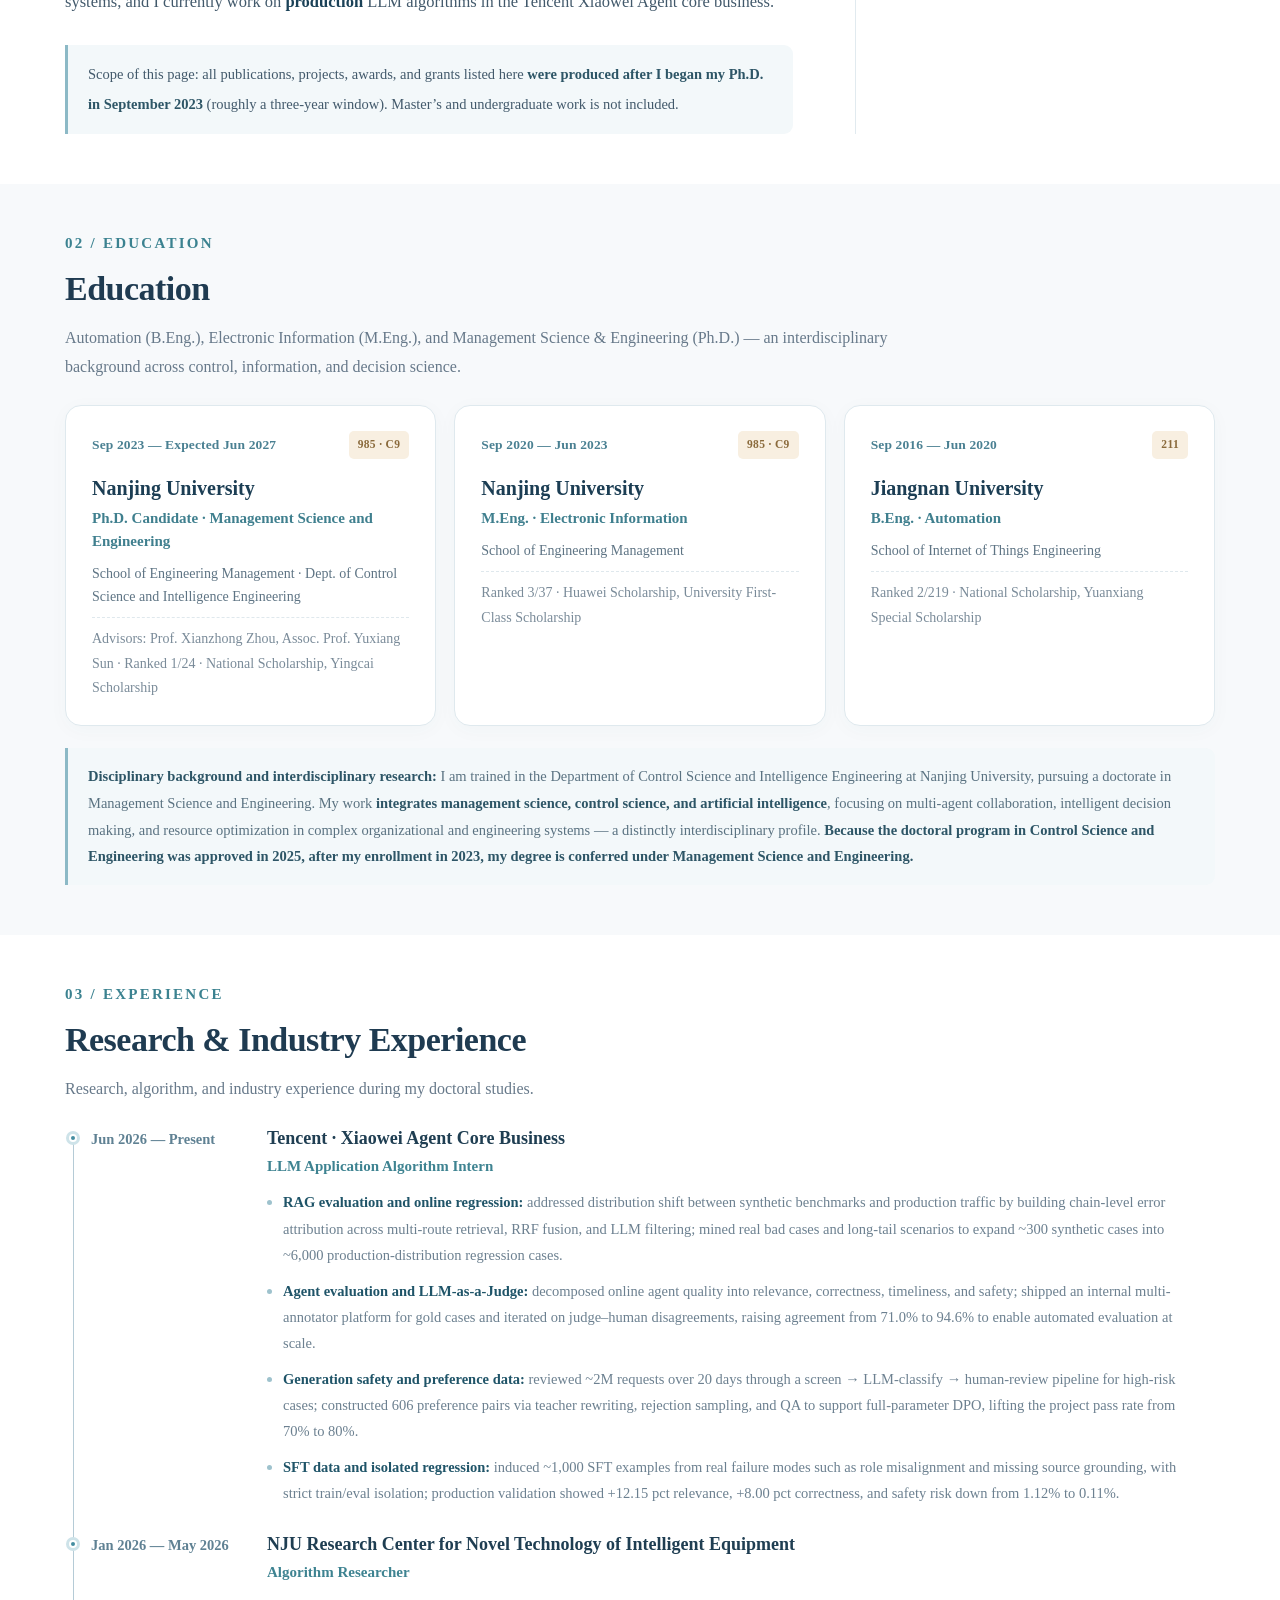
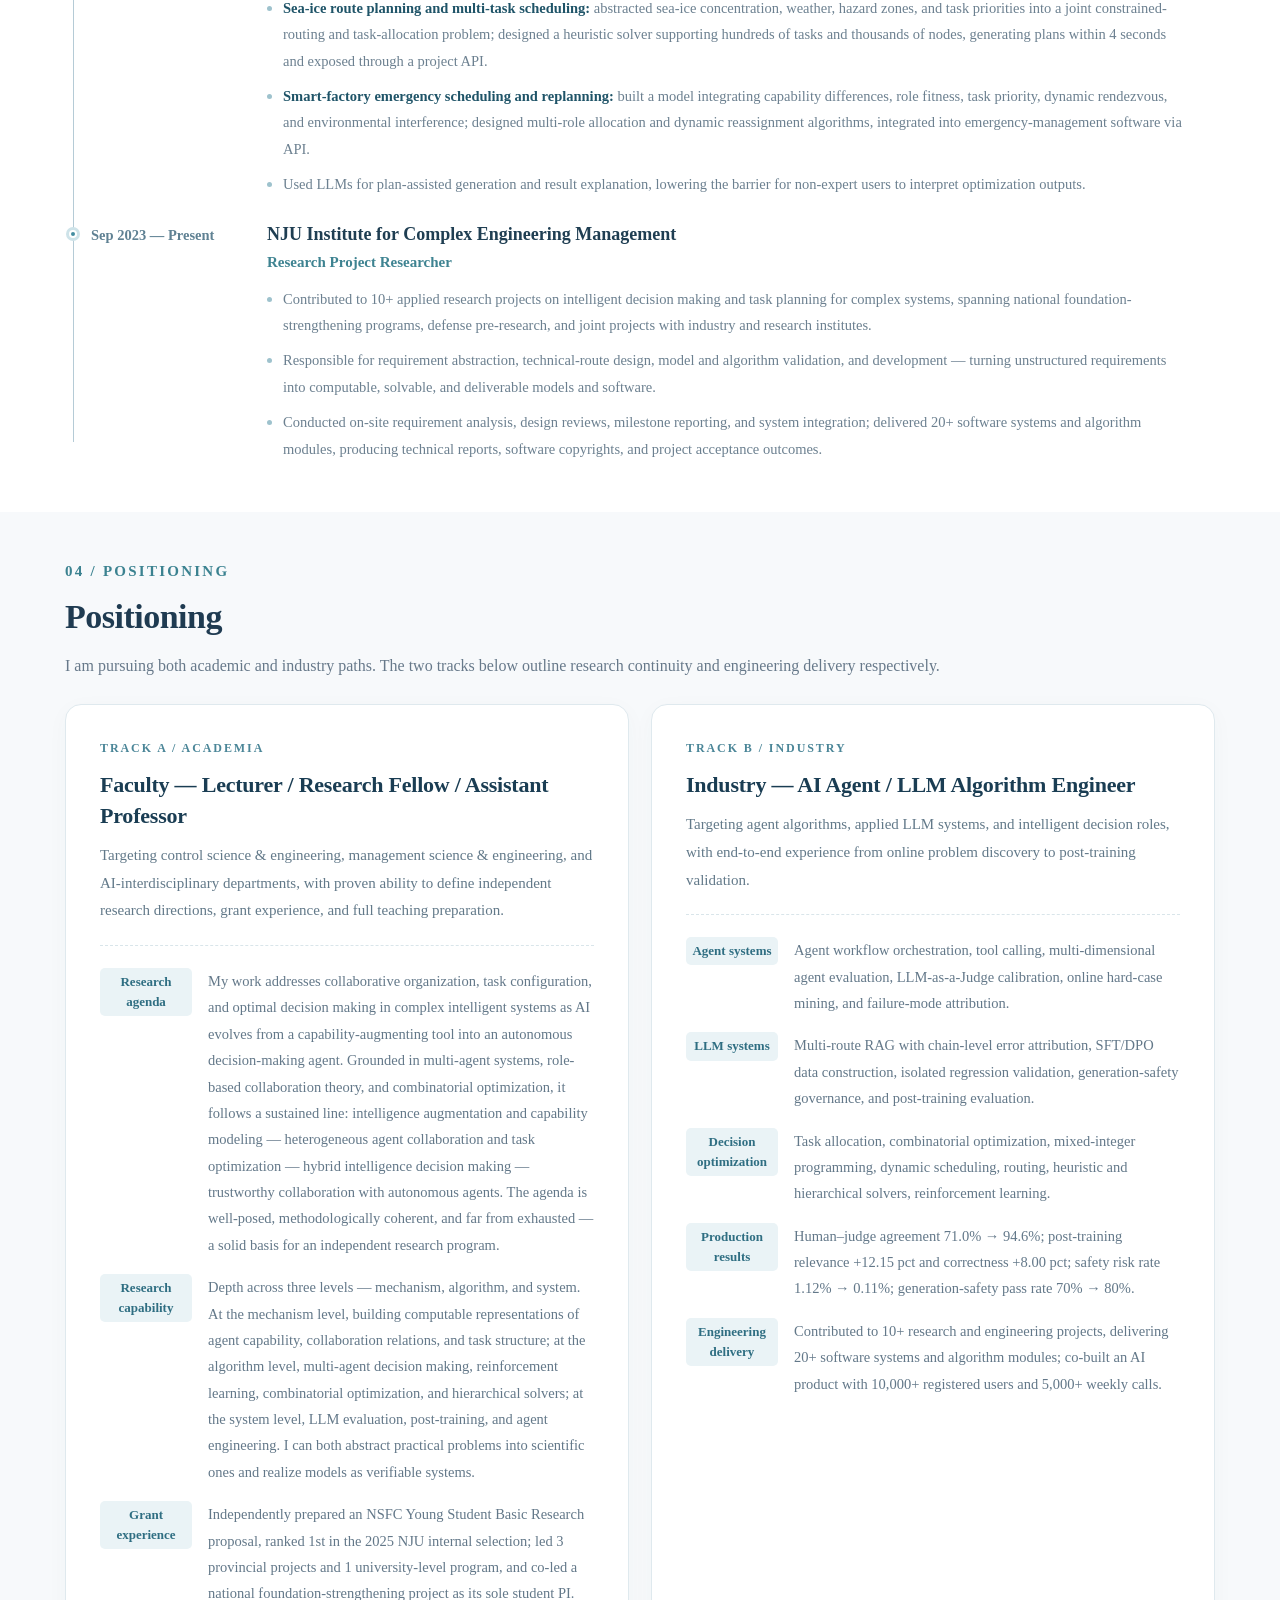
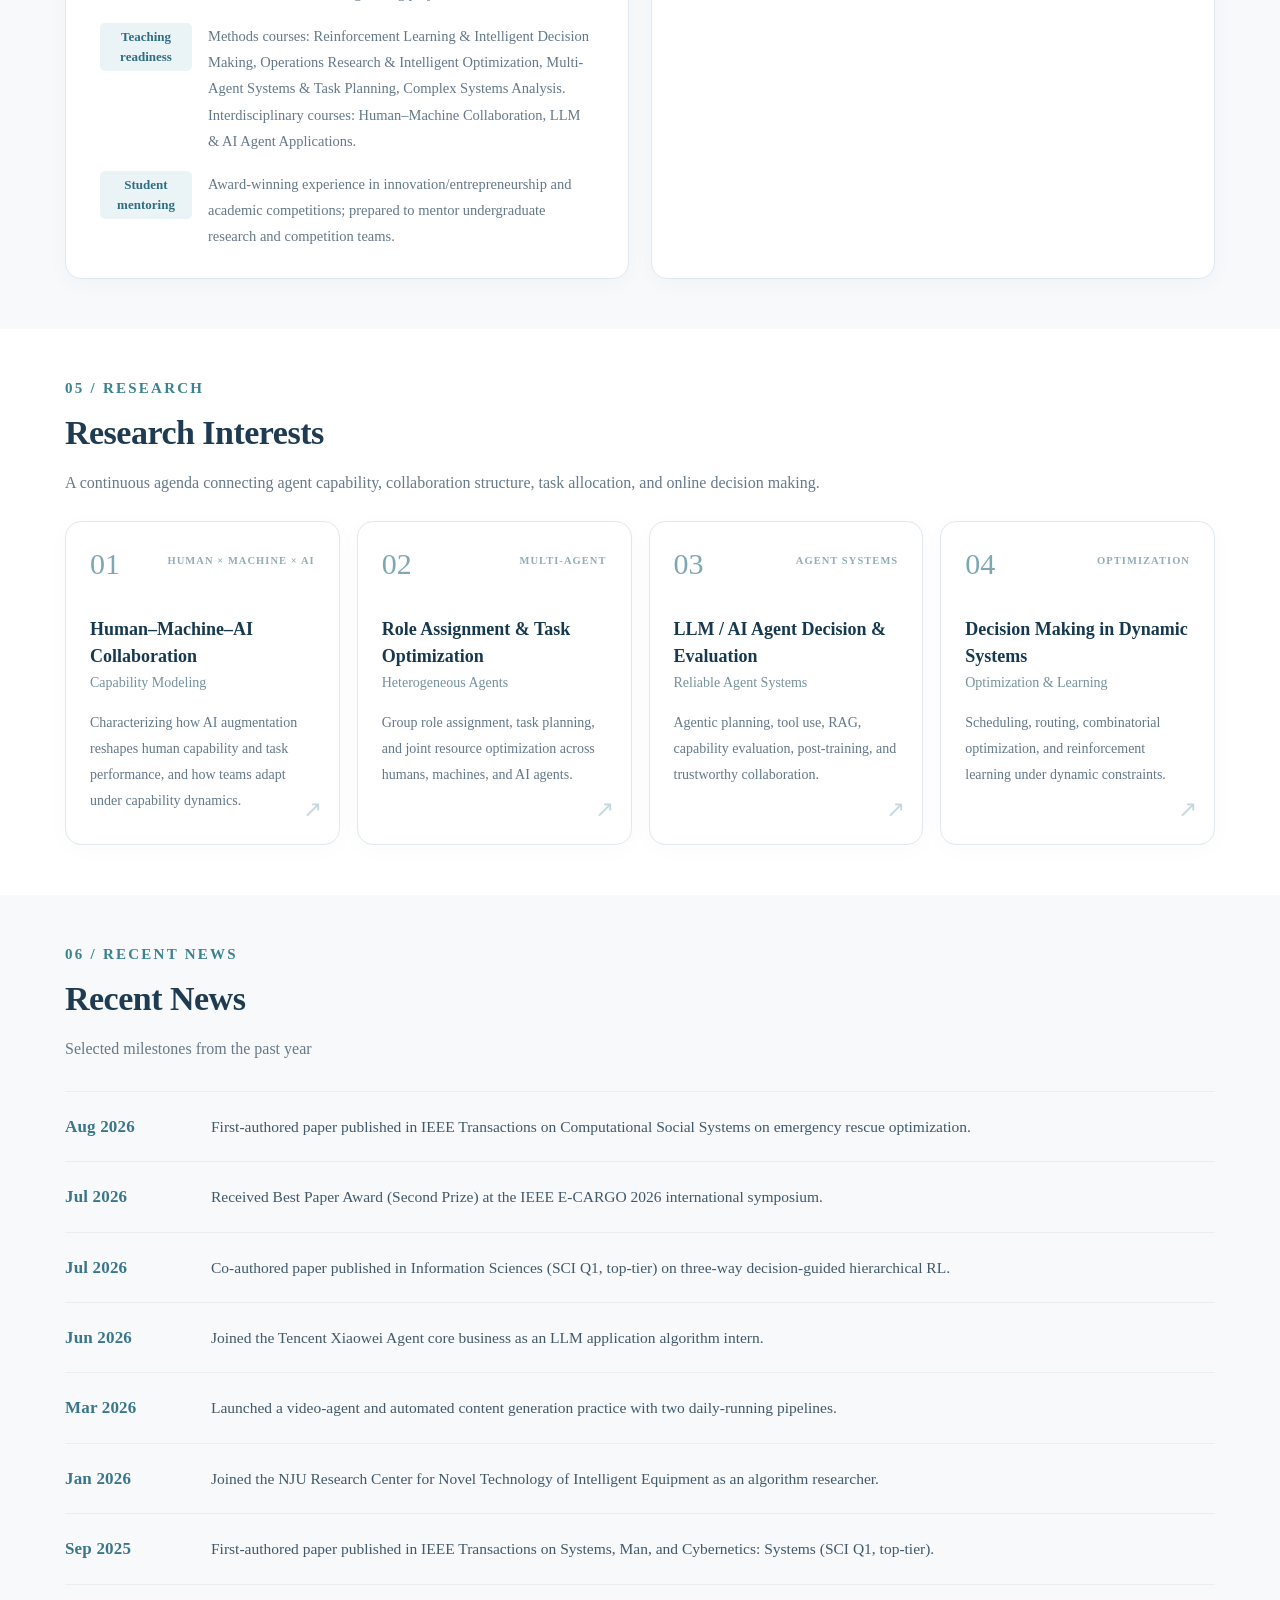
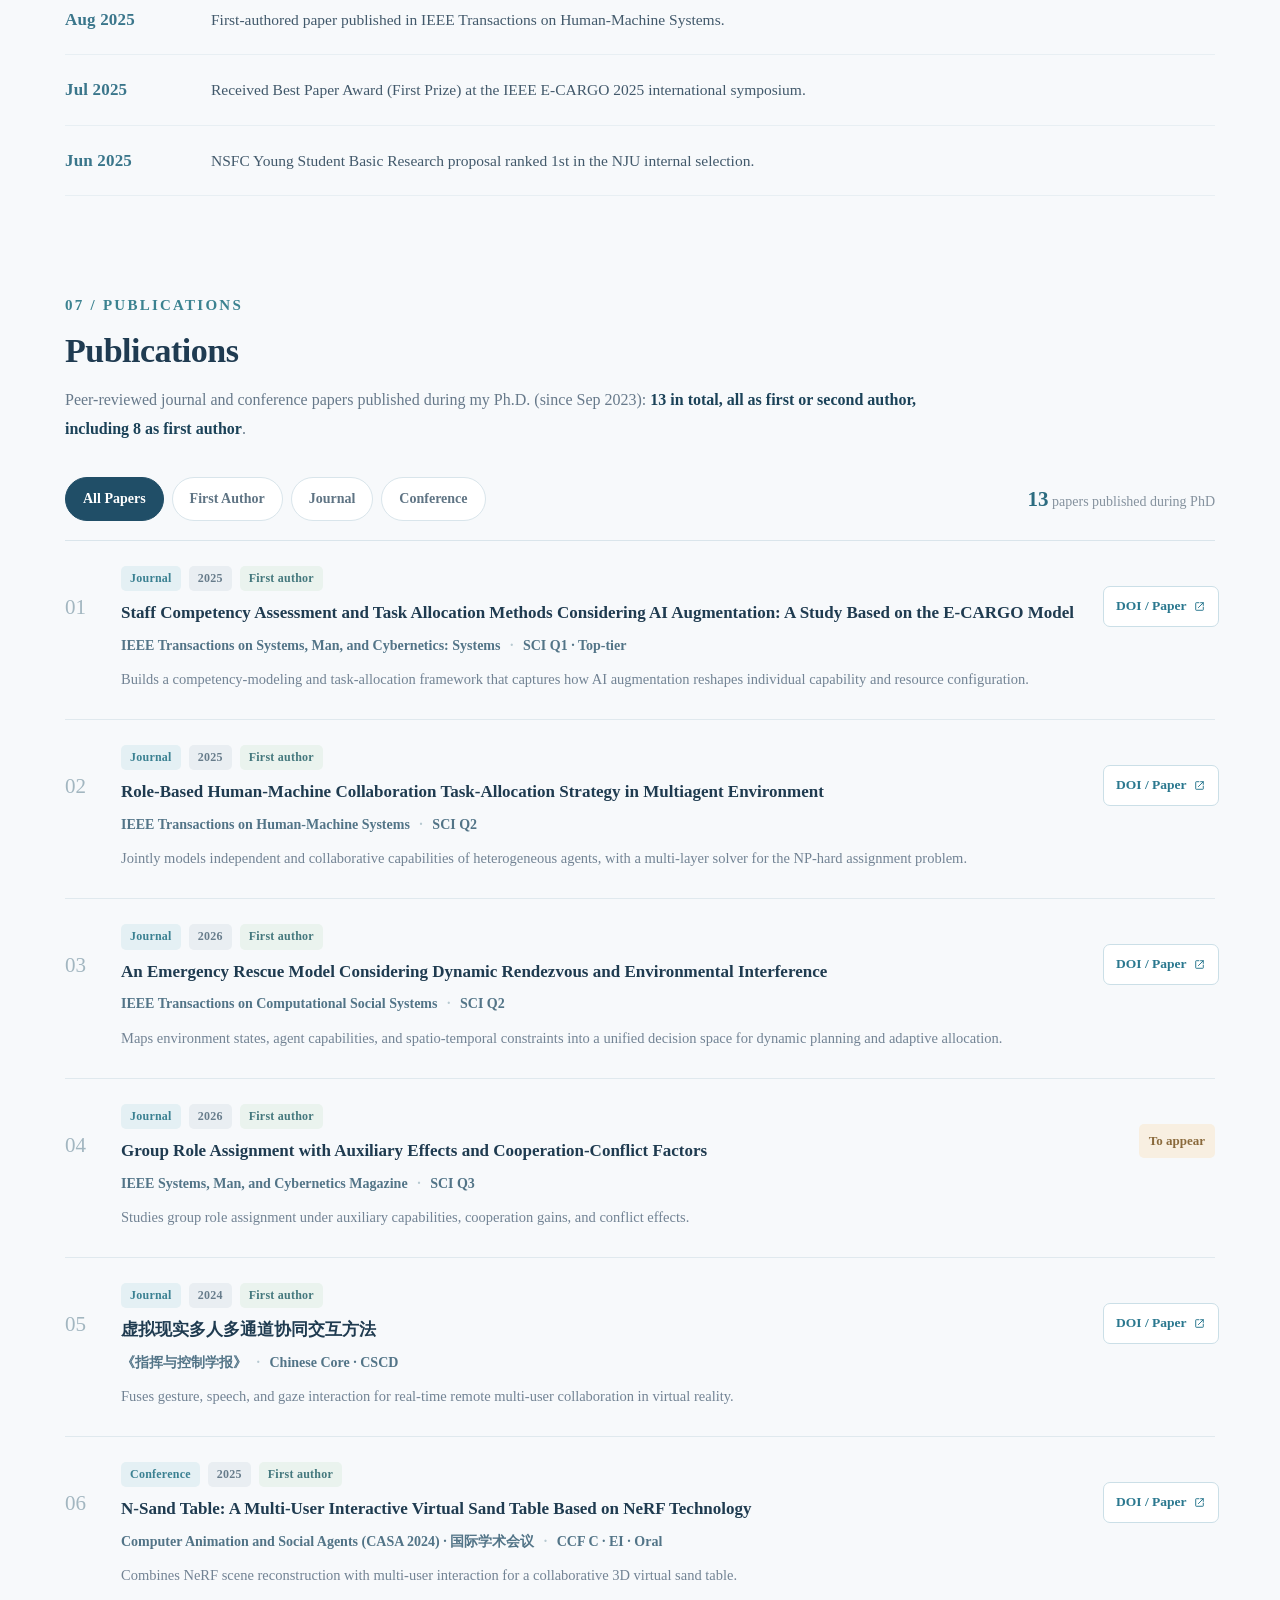
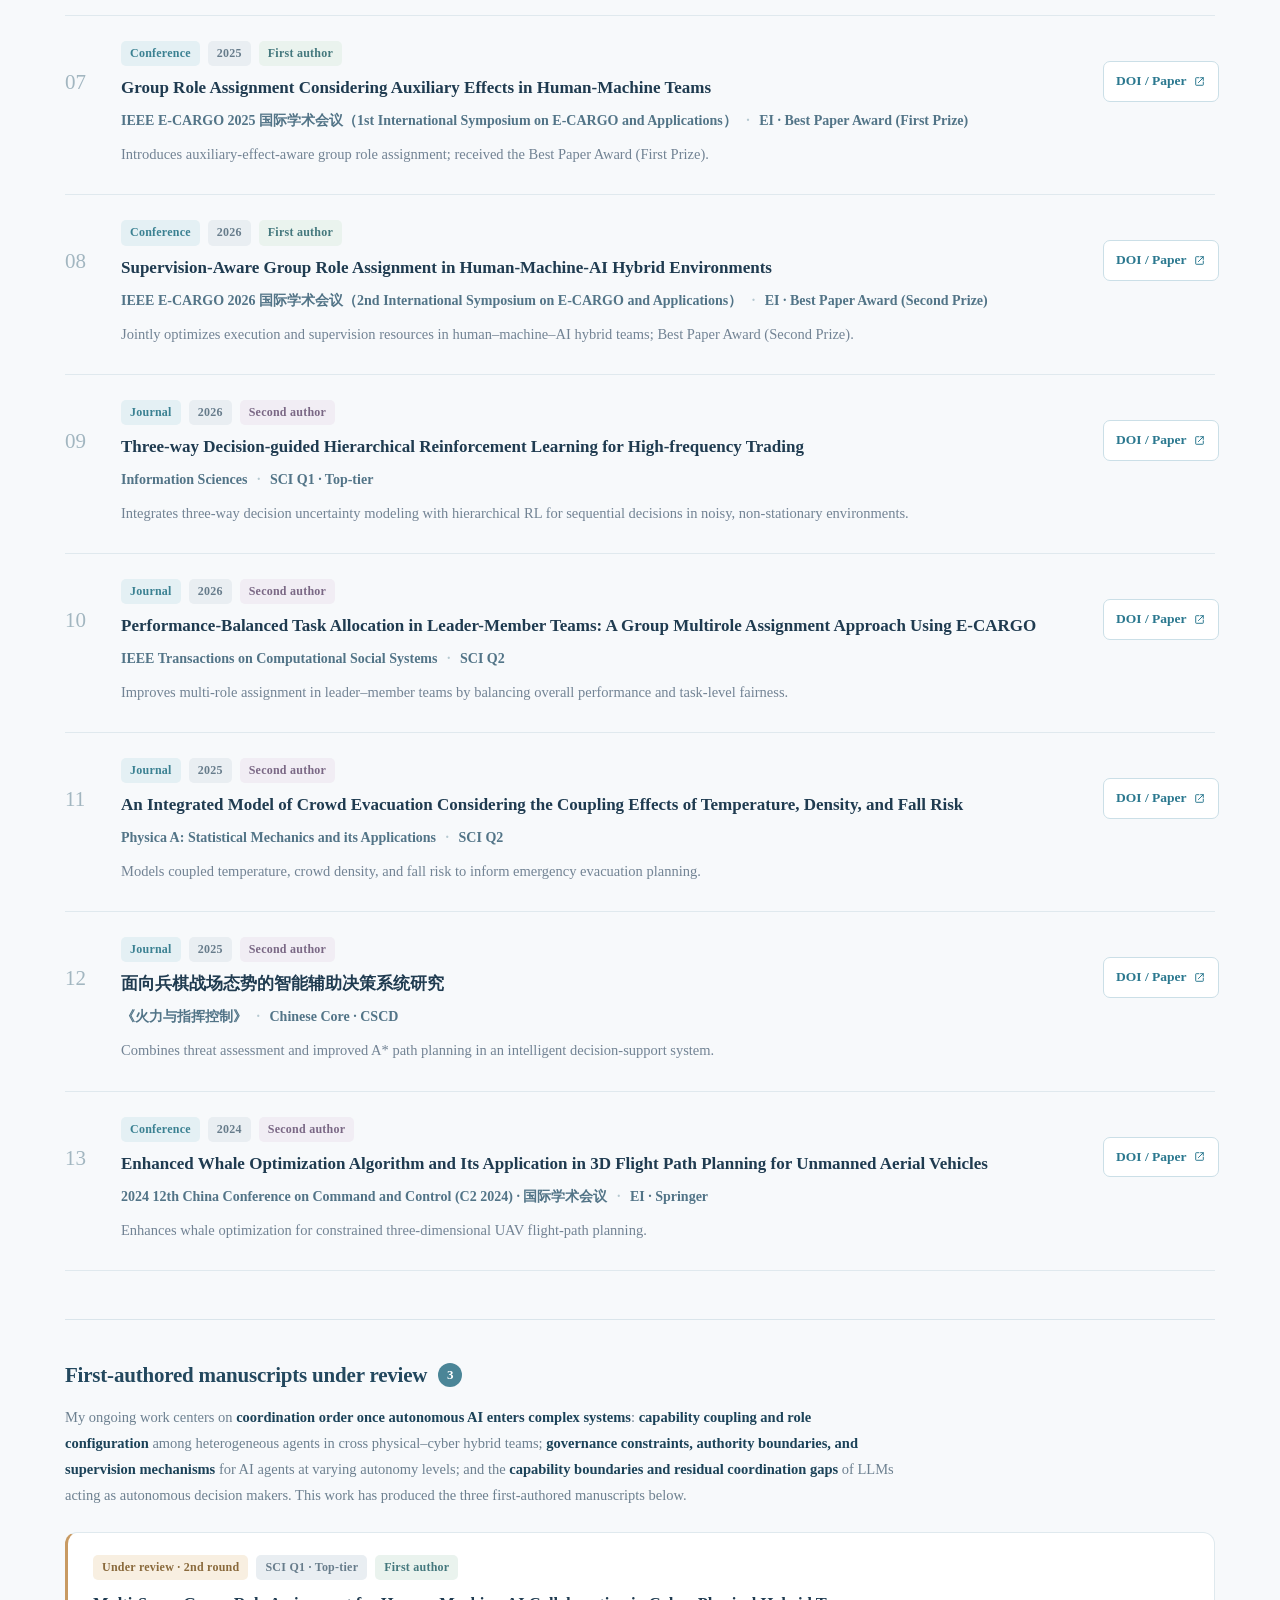
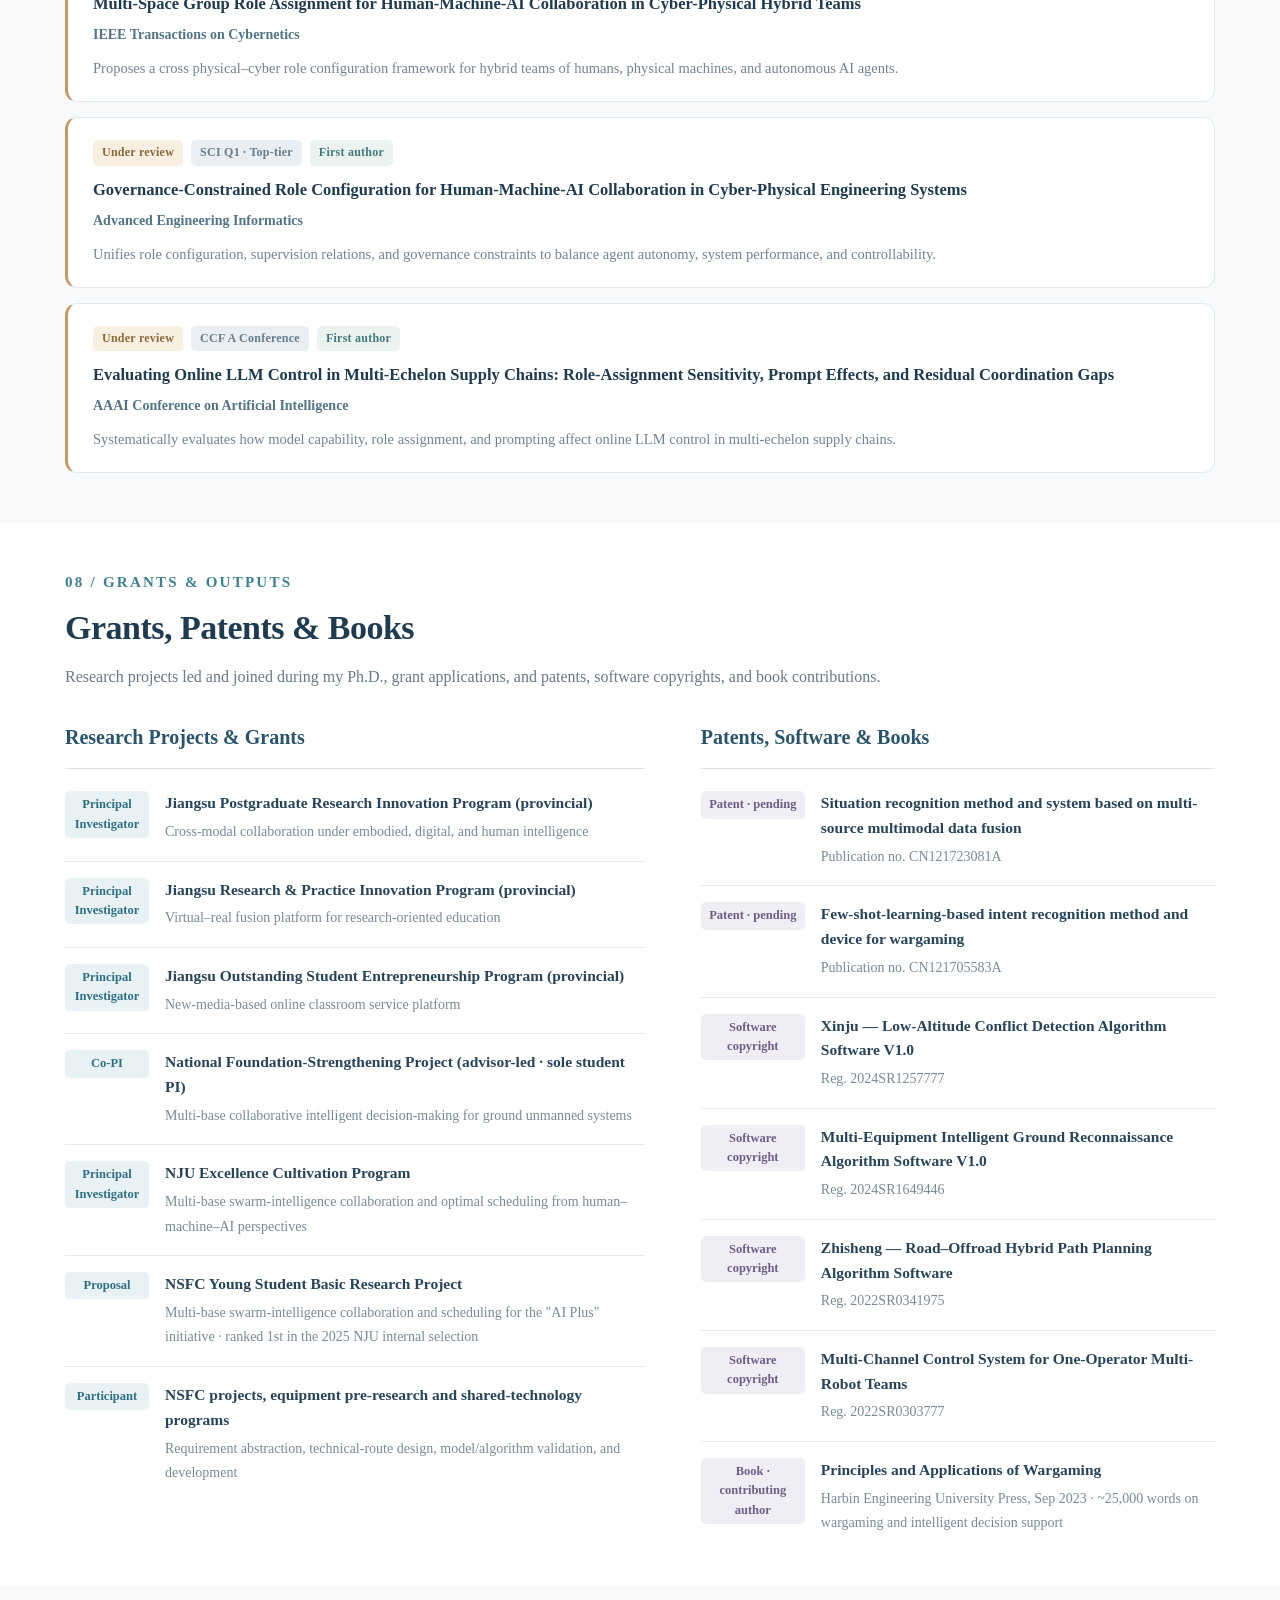
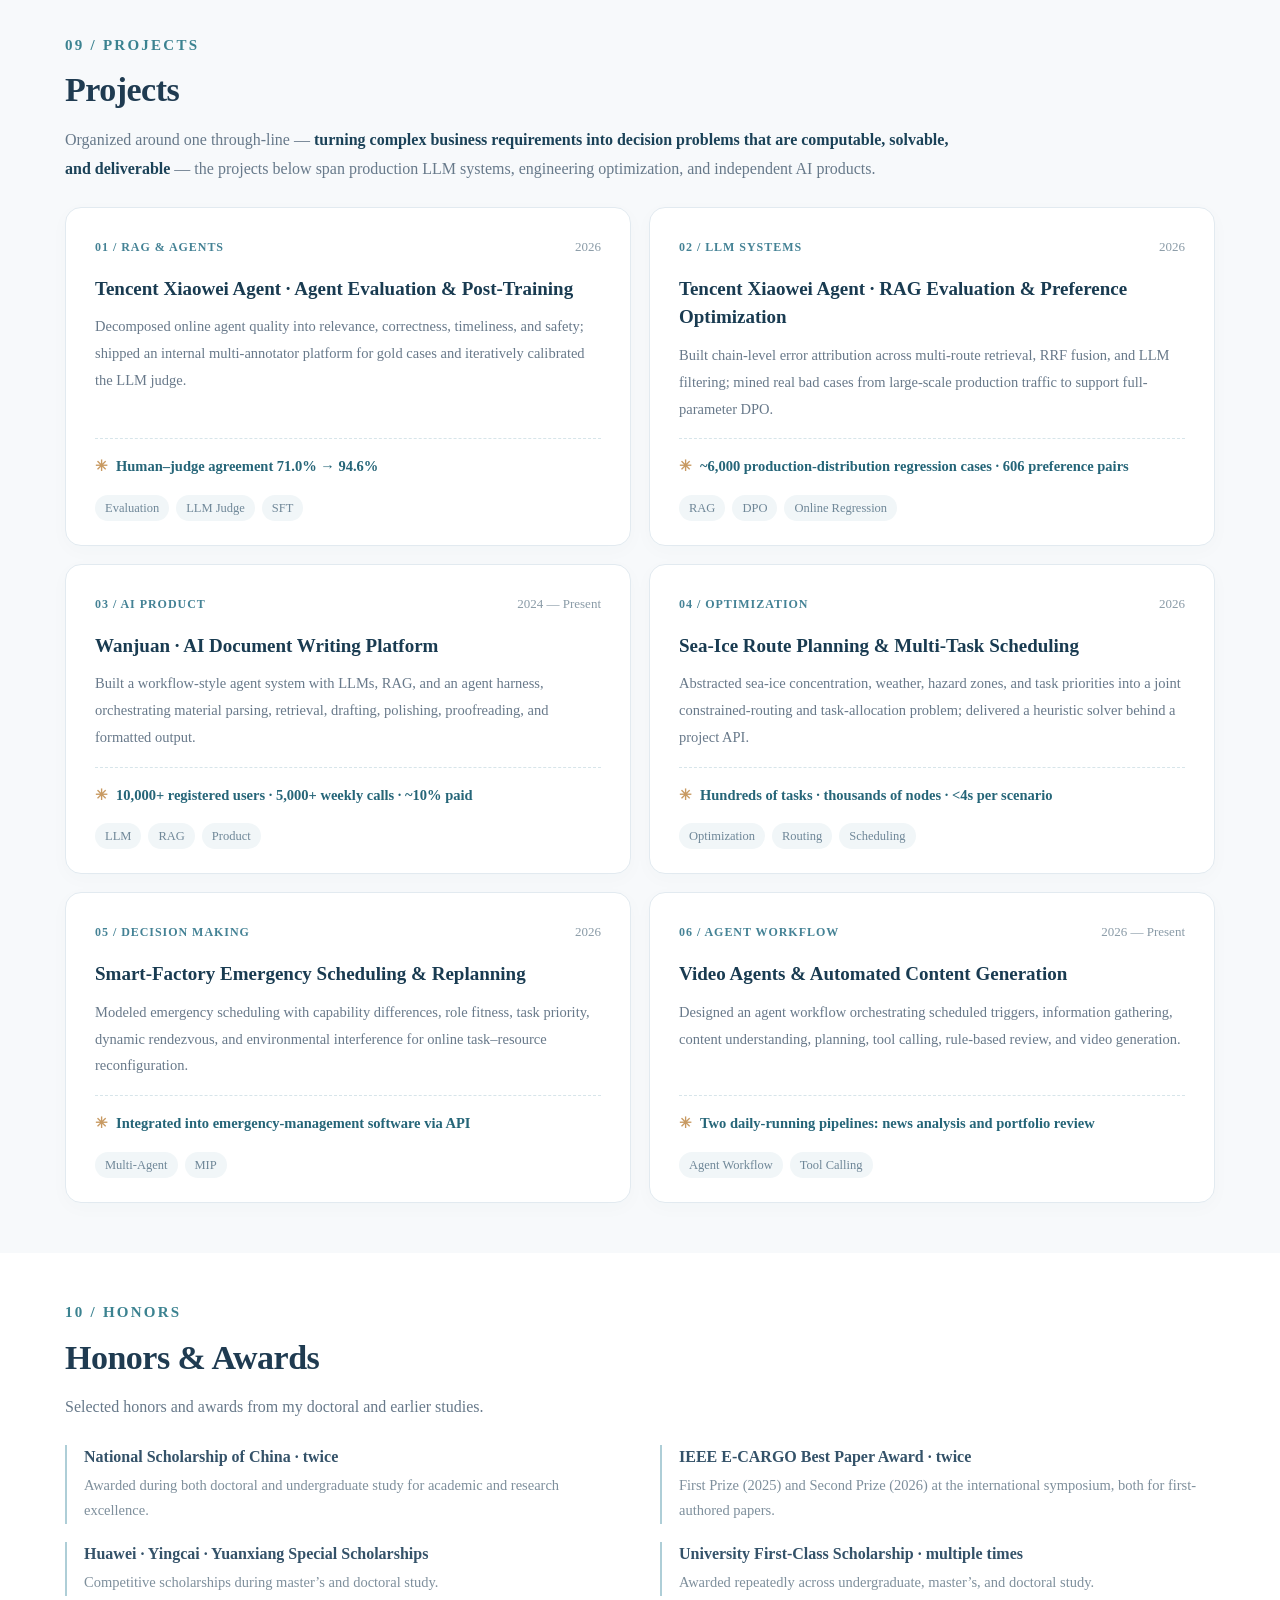
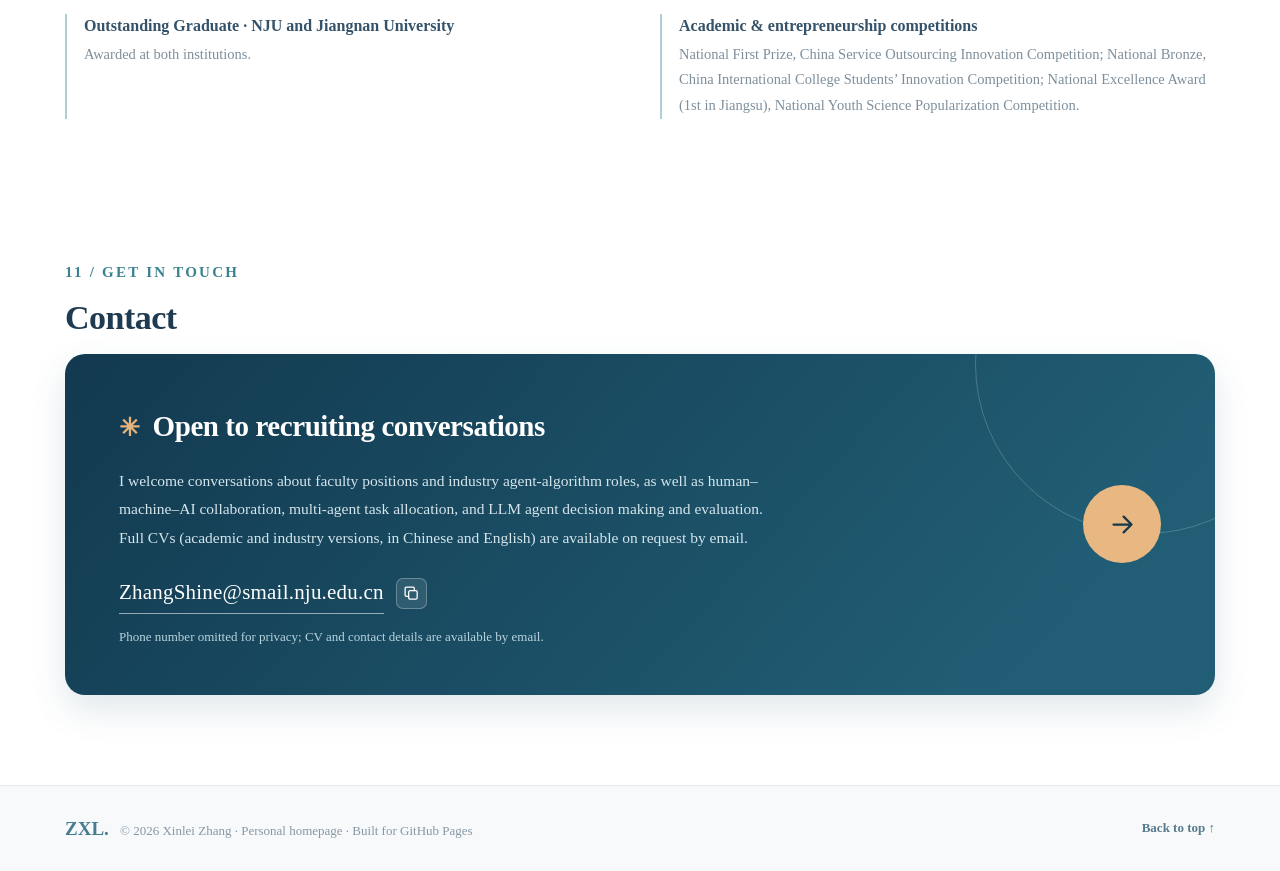
==== commit f4079d9b: "SEO 实体强化：补充导师、学院、研究中心等关联锚点，扩充 JSON-LD affiliation" ====
--- a/en.html
+++ b/en.html
@@ -8,6 +8,7 @@
 <meta name="keywords" content="Xinlei Zhang,Nanjing University,PhD candidate,Human-Machine-AI Collaboration,AI Agent,Multi-Agent Systems,Role Assignment,E-CARGO,Combinatorial Optimization,LLM Evaluation,Management Science and Engineering,academic job market">
 <meta name="author" content="Xinlei Zhang">
 <meta name="robots" content="index,follow,max-image-preview:large,max-snippet:-1">
+<meta name="google-site-verification" content="HGMWTCL0xuLLuoXf51bVLZwl76zY8WahN2dQPouRXxk">
 <meta name="theme-color" content="#f6f8fb">
 <link rel="canonical" href="https://zhangxinleime.github.io/en.html">
 <link rel="alternate" hreflang="zh-CN" href="https://zhangxinleime.github.io/">
@@ -28,7 +29,7 @@
 <meta name="twitter:image" content="https://zhangxinleime.github.io/assets/portrait.jpg">
 <link rel="icon" type="image/svg+xml" href="assets/favicon.svg">
 <link rel="stylesheet" href="style.css">
-<script type="application/ld+json">{"@context":"https://schema.org","@type":"Person","name":"Xinlei Zhang","alternateName":["Xinlei Zhang","张鑫磊","ZXL"],"url":"https://zhangxinleime.github.io/en.html","mainEntityOfPage":{"@type":"WebPage","@id":"https://zhangxinleime.github.io/en.html"},"image":"https://zhangxinleime.github.io/assets/portrait.jpg","email":"mailto:ZhangShine@smail.nju.edu.cn","jobTitle":"Ph.D. Candidate","description":"Ph.D. candidate at Nanjing University. Research on human–machine–AI collaboration, multi-agent task configuration, and LLM agent decision making. 13 papers, 8 first-authored.","affiliation":{"@type":"CollegeOrUniversity","name":"Nanjing University","url":"https://www.nju.edu.cn","sameAs":"https://en.wikipedia.org/wiki/Nanjing_University"},"alumniOf":[{"@type":"CollegeOrUniversity","name":"Nanjing University"},{"@type":"CollegeOrUniversity","name":"Jiangnan University"}],"knowsAbout":["Human–Machine–AI Collaboration","Multi-Agent Systems","Intelligent Task Allocation","Role-Based Collaboration (E-CARGO)","Combinatorial Optimization","Reinforcement Learning","LLM Evaluation","AI Agent Decision Making"],"knowsLanguage":["zh-CN","en"]}</script>
+<script type="application/ld+json">{"@context":"https://schema.org","@type":"Person","name":"Xinlei Zhang","alternateName":["Xinlei Zhang","张鑫磊","ZHANG Xinlei","Zhang Xinlei"],"url":"https://zhangxinleime.github.io/en.html","mainEntityOfPage":{"@type":"WebPage","@id":"https://zhangxinleime.github.io/en.html"},"image":"https://zhangxinleime.github.io/assets/portrait.jpg","email":"mailto:ZhangShine@smail.nju.edu.cn","jobTitle":"Ph.D. Candidate","description":"Ph.D. candidate at Nanjing University. Research on human–machine–AI collaboration, multi-agent task configuration, and LLM agent decision making. 13 papers, 8 first-authored.","affiliation":[{"@type":"CollegeOrUniversity","name":"Nanjing University","url":"https://www.nju.edu.cn","sameAs":"https://en.wikipedia.org/wiki/Nanjing_University"},{"@type":"Organization","name":"School of Engineering Management, Nanjing University","url":"https://sme.nju.edu.cn"},{"@type":"Organization","name":"Research Center for Novel Technology of Intelligent Equipment, Nanjing University"}],"worksFor":{"@type":"Organization","name":"Nanjing University"},"alumniOf":[{"@type":"CollegeOrUniversity","name":"Nanjing University"},{"@type":"CollegeOrUniversity","name":"Jiangnan University"}],"knowsAbout":["Human–Machine–AI Collaboration","Multi-Agent Systems","Intelligent Task Allocation","Role-Based Collaboration (E-CARGO)","Combinatorial Optimization","Reinforcement Learning","LLM Evaluation","AI Agent Decision Making"],"knowsLanguage":["zh-CN","en"]}</script>
 </head>
 <body>
 <a href="#main" class="skip-link">Skip to main content</a>
@@ -59,7 +60,7 @@
 <div class="section-header"><div class="section-number">01 / ABOUT ME</div><h2>About</h2></div><div class="about-layout"><div class="about-text"><p>My research areas are <strong class="hl">human–machine–AI collaboration</strong> and <strong class="hl">AI agent decision making</strong> — studying coordination mechanisms and intelligent task allocation in heterogeneous systems of humans, physical machines, and AI agents, and the problems of <strong class="hl">capability modeling, role configuration, and trustworthy collaboration</strong> that arise as AI evolves from an assistive tool into an autonomous decision maker. I am a Ph.D. candidate in Management Science and Engineering at Nanjing University (enrolled Sep 2023, expected graduation Jun 2027), trained in the Department of Control Science and Intelligence Engineering and <strong class="hl">ranked 1/24 in my program</strong>.</p><p>My methodology builds on multi-agent systems, role-based collaboration theory, and combinatorial optimization, drawing on mixed-integer programming, heuristic and hierarchical solvers, and reinforcement learning, and extending to <strong class="hl">LLM evaluation, post-training, and online AI agent decision making</strong>. Beyond academic work, I have contributed to applied research projects on intelligent decision making for complex systems, and I currently work on <strong class="hl">production</strong> LLM algorithms in the Tencent Xiaowei Agent core business.</p><p class="stage-note">Scope of this page: all publications, projects, awards, and grants listed here <strong class="hl">were produced after I began my Ph.D. in September 2023</strong> (roughly a three-year window). Master’s and undergraduate work is not included.</p></div><div class="about-aside"><span class="aside-heading">Research &amp; technical keywords</span><div class="tag-cloud"><span>Human–Machine–AI Collaboration</span><span>Role Assignment &amp; E-CARGO</span><span>AI Augmentation</span><span>Multi-Agent Decision Making</span><span>Combinatorial Optimization</span><span>LLM Agents</span><span>RAG &amp; LLM Judge</span><span>SFT / DPO</span><span>Reinforcement Learning</span></div></div></div>
 </div></section>
 <section id="education" class="section section-soft"><div class="container">
-<div class="section-header"><div class="section-number">02 / EDUCATION</div><h2>Education</h2></div><p class="section-lead">Automation (B.Eng.), Electronic Information (M.Eng.), and Management Science &amp; Engineering (Ph.D.) — an interdisciplinary background across control, information, and decision science.</p><div class="edu-grid"><article class="edu-card"><div class="edu-top"><span class="edu-years">Sep 2023 — Expected Jun 2027</span><span class="edu-badge">985 · C9</span></div><h3>Nanjing University</h3><div class="edu-degree">Ph.D. Candidate · Management Science and Engineering</div><div class="edu-dept">School of Engineering Management · Dept. of Control Science and Intelligence Engineering</div><p>Ranked 1/24 · National Scholarship, Yingcai Scholarship</p></article><article class="edu-card"><div class="edu-top"><span class="edu-years">Sep 2020 — Jun 2023</span><span class="edu-badge">985 · C9</span></div><h3>Nanjing University</h3><div class="edu-degree">M.Eng. · Electronic Information</div><div class="edu-dept">School of Engineering Management</div><p>Ranked 3/37 · Huawei Scholarship, University First-Class Scholarship</p></article><article class="edu-card"><div class="edu-top"><span class="edu-years">Sep 2016 — Jun 2020</span><span class="edu-badge">211</span></div><h3>Jiangnan University</h3><div class="edu-degree">B.Eng. · Automation</div><div class="edu-dept">School of Internet of Things Engineering</div><p>Ranked 2/219 · National Scholarship, Yuanxiang Special Scholarship</p></article></div><p class="stage-note edu-note"><strong class="hl">Disciplinary background and interdisciplinary research:</strong> I am trained in the Department of Control Science and Intelligence Engineering at Nanjing University, pursuing a doctorate in Management Science and Engineering. My work <strong class="hl">integrates management science, control science, and artificial intelligence</strong>, focusing on multi-agent collaboration, intelligent decision making, and resource optimization in complex organizational and engineering systems — a distinctly interdisciplinary profile. <strong class="hl">Because the doctoral program in Control Science and Engineering was approved in 2025, after my enrollment in 2023, my degree is conferred under Management Science and Engineering.</strong></p></div></section>
+<div class="section-header"><div class="section-number">02 / EDUCATION</div><h2>Education</h2></div><p class="section-lead">Automation (B.Eng.), Electronic Information (M.Eng.), and Management Science &amp; Engineering (Ph.D.) — an interdisciplinary background across control, information, and decision science.</p><div class="edu-grid"><article class="edu-card"><div class="edu-top"><span class="edu-years">Sep 2023 — Expected Jun 2027</span><span class="edu-badge">985 · C9</span></div><h3>Nanjing University</h3><div class="edu-degree">Ph.D. Candidate · Management Science and Engineering</div><div class="edu-dept">School of Engineering Management · Dept. of Control Science and Intelligence Engineering</div><p>Advisors: Prof. Xianzhong Zhou, Assoc. Prof. Yuxiang Sun · Ranked 1/24 · National Scholarship, Yingcai Scholarship</p></article><article class="edu-card"><div class="edu-top"><span class="edu-years">Sep 2020 — Jun 2023</span><span class="edu-badge">985 · C9</span></div><h3>Nanjing University</h3><div class="edu-degree">M.Eng. · Electronic Information</div><div class="edu-dept">School of Engineering Management</div><p>Ranked 3/37 · Huawei Scholarship, University First-Class Scholarship</p></article><article class="edu-card"><div class="edu-top"><span class="edu-years">Sep 2016 — Jun 2020</span><span class="edu-badge">211</span></div><h3>Jiangnan University</h3><div class="edu-degree">B.Eng. · Automation</div><div class="edu-dept">School of Internet of Things Engineering</div><p>Ranked 2/219 · National Scholarship, Yuanxiang Special Scholarship</p></article></div><p class="stage-note edu-note"><strong class="hl">Disciplinary background and interdisciplinary research:</strong> I am trained in the Department of Control Science and Intelligence Engineering at Nanjing University, pursuing a doctorate in Management Science and Engineering. My work <strong class="hl">integrates management science, control science, and artificial intelligence</strong>, focusing on multi-agent collaboration, intelligent decision making, and resource optimization in complex organizational and engineering systems — a distinctly interdisciplinary profile. <strong class="hl">Because the doctoral program in Control Science and Engineering was approved in 2025, after my enrollment in 2023, my degree is conferred under Management Science and Engineering.</strong></p></div></section>
 <section id="experience" class="section"><div class="container">
 <div class="section-header"><div class="section-number">03 / EXPERIENCE</div><h2>Research &amp; Industry Experience</h2></div><p class="section-lead">Research, algorithm, and industry experience during my doctoral studies.</p><div class="timeline timeline-wide"><div class="timeline-item"><div class="timeline-date">Jun 2026 — Present</div><div class="timeline-content"><h4>Tencent · Xiaowei Agent Core Business</h4><div class="timeline-role">LLM Application Algorithm Intern</div><ul class="work-points"><li><strong class="hl">RAG evaluation and online regression:</strong> addressed distribution shift between synthetic benchmarks and production traffic by building chain-level error attribution across multi-route retrieval, RRF fusion, and LLM filtering; mined real bad cases and long-tail scenarios to expand ~300 synthetic cases into ~6,000 production-distribution regression cases.</li><li><strong class="hl">Agent evaluation and LLM-as-a-Judge:</strong> decomposed online agent quality into relevance, correctness, timeliness, and safety; shipped an internal multi-annotator platform for gold cases and iterated on judge–human disagreements, raising agreement from 71.0% to 94.6% to enable automated evaluation at scale.</li><li><strong class="hl">Generation safety and preference data:</strong> reviewed ~2M requests over 20 days through a screen → LLM-classify → human-review pipeline for high-risk cases; constructed 606 preference pairs via teacher rewriting, rejection sampling, and QA to support full-parameter DPO, lifting the project pass rate from 70% to 80%.</li><li><strong class="hl">SFT data and isolated regression:</strong> induced ~1,000 SFT examples from real failure modes such as role misalignment and missing source grounding, with strict train/eval isolation; production validation showed +12.15 pct relevance, +8.00 pct correctness, and safety risk down from 1.12% to 0.11%.</li></ul></div></div><div class="timeline-item"><div class="timeline-date">Jan 2026 — May 2026</div><div class="timeline-content"><h4>NJU Research Center for Novel Technology of Intelligent Equipment</h4><div class="timeline-role">Algorithm Researcher</div><ul class="work-points"><li><strong class="hl">Sea-ice route planning and multi-task scheduling:</strong> abstracted sea-ice concentration, weather, hazard zones, and task priorities into a joint constrained-routing and task-allocation problem; designed a heuristic solver supporting hundreds of tasks and thousands of nodes, generating plans within 4 seconds and exposed through a project API.</li><li><strong class="hl">Smart-factory emergency scheduling and replanning:</strong> built a model integrating capability differences, role fitness, task priority, dynamic rendezvous, and environmental interference; designed multi-role allocation and dynamic reassignment algorithms, integrated into emergency-management software via API.</li><li>Used LLMs for plan-assisted generation and result explanation, lowering the barrier for non-expert users to interpret optimization outputs.</li></ul></div></div><div class="timeline-item"><div class="timeline-date">Sep 2023 — Present</div><div class="timeline-content"><h4>NJU Institute for Complex Engineering Management</h4><div class="timeline-role">Research Project Researcher</div><ul class="work-points"><li>Contributed to 10+ applied research projects on intelligent decision making and task planning for complex systems, spanning national foundation-strengthening programs, defense pre-research, and joint projects with industry and research institutes.</li><li>Responsible for requirement abstraction, technical-route design, model and algorithm validation, and development — turning unstructured requirements into computable, solvable, and deliverable models and software.</li><li>Conducted on-site requirement analysis, design reviews, milestone reporting, and system integration; delivered 20+ software systems and algorithm modules, producing technical reports, software copyrights, and project acceptance outcomes.</li></ul></div></div></div></div></section>
 <section id="positioning" class="section section-soft"><div class="container">
